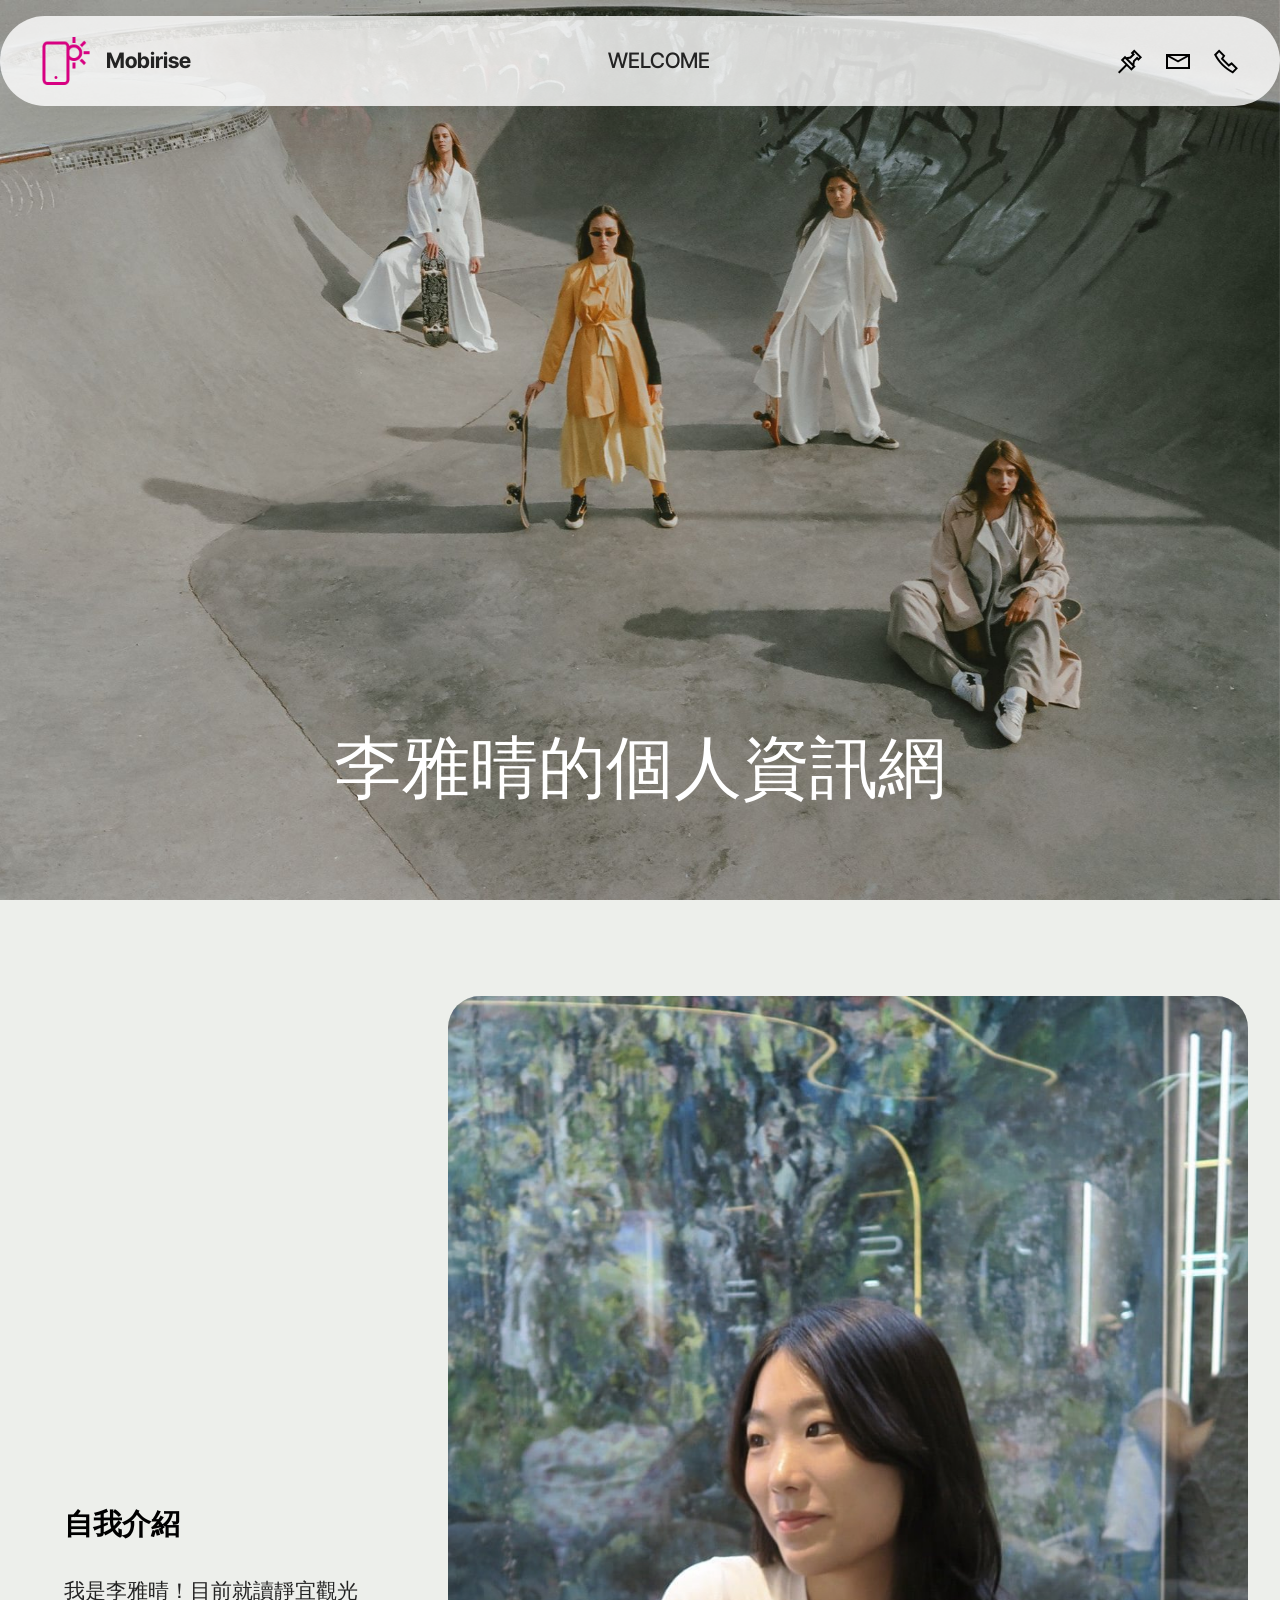
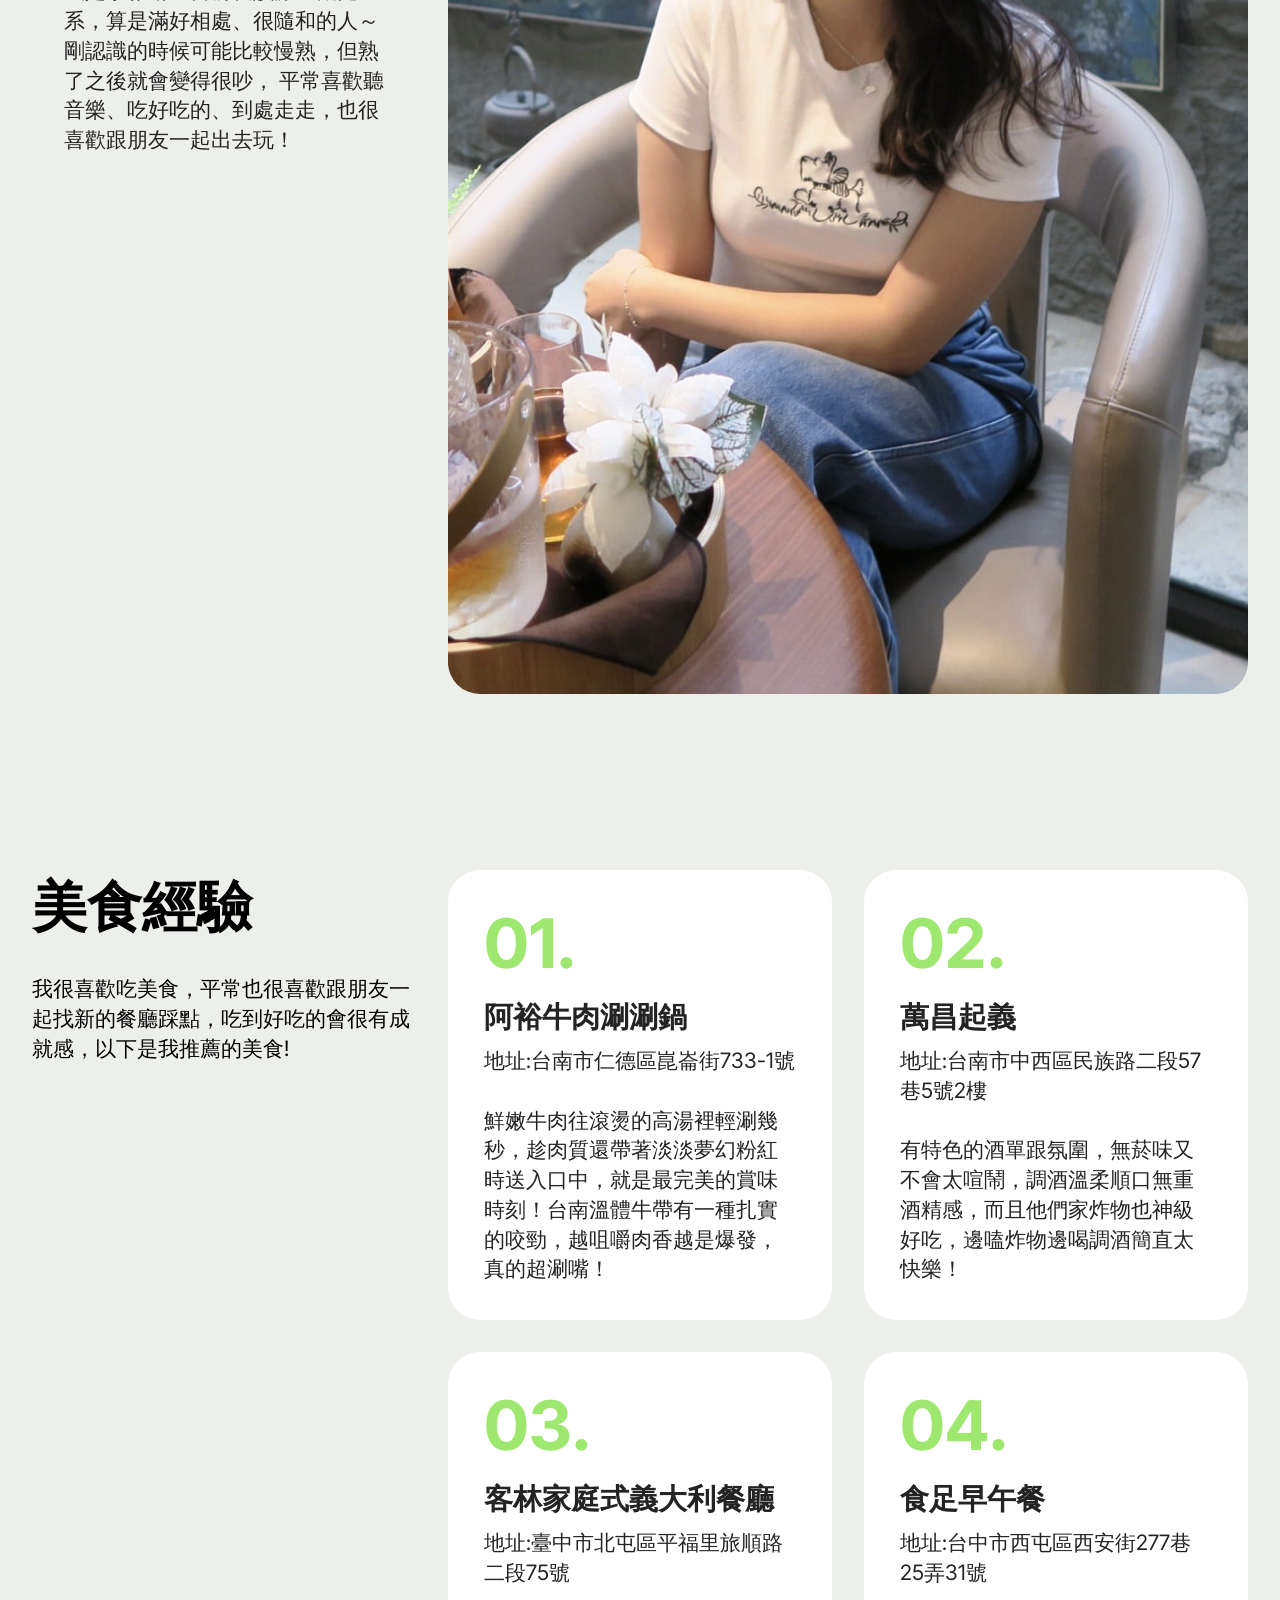
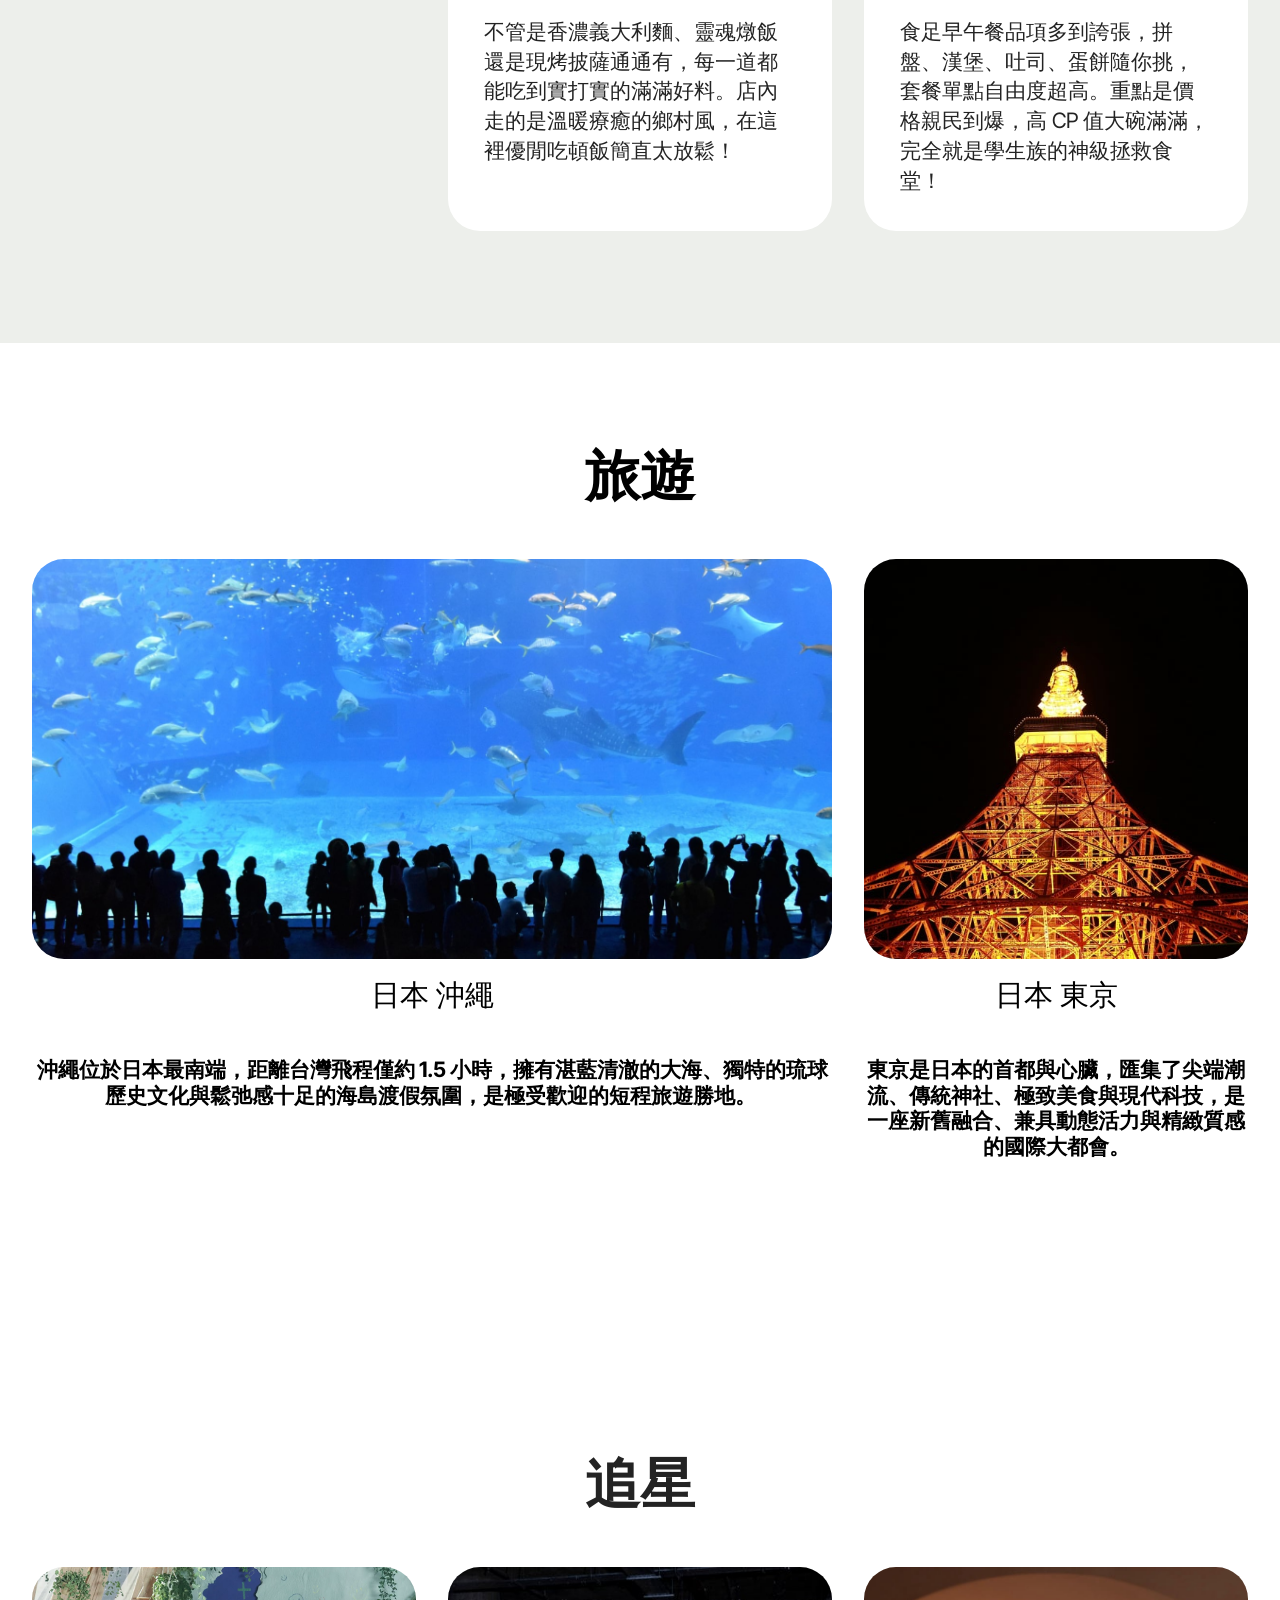
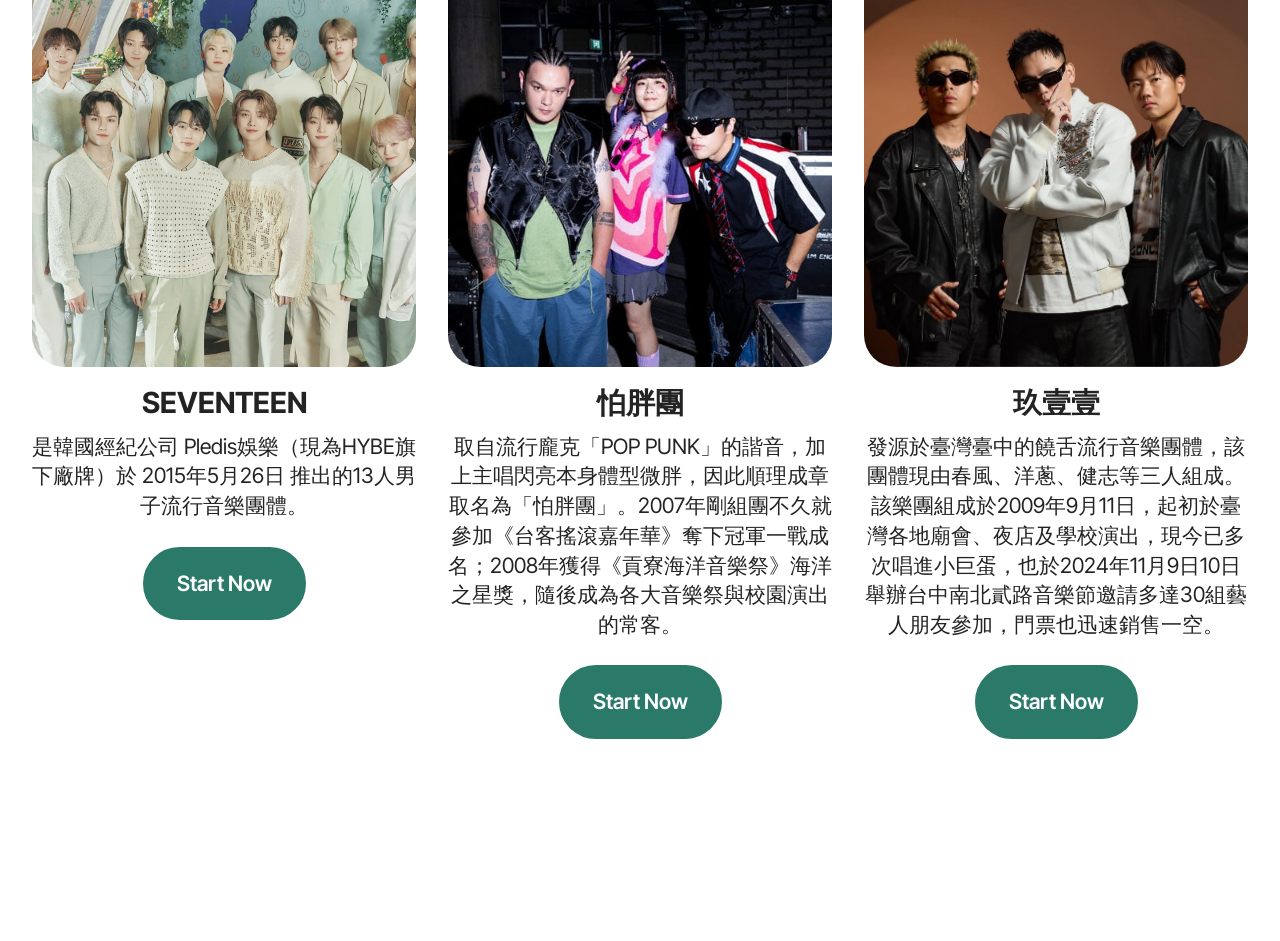
==== page2.html @ 17cf63ef "Add files via upload" ====
<!DOCTYPE html>
<html  >
<head>
  <!-- Site made with Mobirise Website Builder v6.1.12, https://mobirise.com -->
  <meta charset="UTF-8">
  <meta http-equiv="X-UA-Compatible" content="IE=edge">
  <meta name="generator" content="Mobirise v6.1.12, mobirise.com">
  <meta name="viewport" content="width=device-width, initial-scale=1, minimum-scale=1">
  <link rel="shortcut icon" href="assets/images/logo5.png" type="image/x-icon">
  <meta name="description" content="">
  
  
  <title>Page 2</title>
  <link rel="stylesheet" href="assets/web/assets/mobirise-icons2/mobirise2.css">
  <link rel="stylesheet" href="assets/bootstrap/css/bootstrap.min.css">
  <link rel="stylesheet" href="assets/parallax/jarallax.css">
  <link rel="stylesheet" href="assets/animatecss/animate.css">
  <link rel="stylesheet" href="assets/dropdown/css/style.css">
  <link rel="stylesheet" href="assets/theme/css/style.css">
  <link rel="preload" href="https://fonts.googleapis.com/css?family=Inter+Tight:100,200,300,400,500,600,700,800,900,100i,200i,300i,400i,500i,600i,700i,800i,900i&display=swap" as="style" onload="this.onload=null;this.rel='stylesheet'">
  <noscript><link rel="stylesheet" href="https://fonts.googleapis.com/css?family=Inter+Tight:100,200,300,400,500,600,700,800,900,100i,200i,300i,400i,500i,600i,700i,800i,900i&display=swap"></noscript>
  <link rel="preload" as="style" href="assets/mobirise/css/mbr-additional.css?v=PCNeyu"><link rel="stylesheet" href="assets/mobirise/css/mbr-additional.css?v=PCNeyu" type="text/css">

  
  
  
</head>
<body>
  
  <section data-bs-version="5.1" class="menu menu2 cid-vxEEsf06MF" once="menu" id="menu02-1r">
	

	<nav class="navbar navbar-dropdown navbar-fixed-top navbar-expand-lg">
		<div class="container">
			<div class="navbar-brand">
				<span class="navbar-logo">
					<a href="https://mobiri.se">
						<img src="assets/images/logo.png" alt="Mobirise Website Builder" style="height: 3rem;">
					</a>
				</span>
				<span class="navbar-caption-wrap"><a class="navbar-caption text-black display-4" href="https://mobiri.se">Mobirise</a></span>
			</div>
			<button class="navbar-toggler" type="button" data-toggle="collapse" data-bs-toggle="collapse" data-target="#navbarSupportedContent" data-bs-target="#navbarSupportedContent" aria-controls="navbarNavAltMarkup" aria-expanded="false" aria-label="Toggle navigation">
				<div class="hamburger">
					<span></span>
					<span></span>
					<span></span>
					<span></span>
				</div>
			</button>
			<div class="collapse navbar-collapse" id="navbarSupportedContent">
				<ul class="navbar-nav nav-dropdown nav-right" data-app-modern-menu="true"><li class="nav-item">
						<a class="nav-link link text-black display-4" href="https://mobiri.se">WELCOME</a>
					</li></ul>
				<div class="icons-menu">
					<a class="iconfont-wrapper" href="https://www.pu.edu.tw/">
						<span class="p-2 mbr-iconfont mobi-mbri-pin mobi-mbri"></span>
					</a>
					<a class="iconfont-wrapper" href="mailto:tina1000217@gmail.com">
						<span class="p-2 mbr-iconfont mobi-mbri-letter mobi-mbri"></span>
					</a>
					<a class="iconfont-wrapper" href="tel:04-26328001">
						<span class="p-2 mbr-iconfont mobi-mbri-phone mobi-mbri"></span>
					</a>
					
				</div>
				
			</div>
		</div>
	</nav>
</section>

<section data-bs-version="5.1" class="header16 cid-vxEOTzuCHW mbr-fullscreen mbr-parallax-background" id="header17-1w">
  
  
  <div class="container-fluid">
    <div class="row">
      <div class="content-wrap col-12 col-md-12">
        <h1 class="mbr-section-title mbr-fonts-style mbr-white mb-4 display-1">李雅晴的個人資訊網</h1>
        
        <p class="mbr-fonts-style mbr-text mbr-white mb-4 display-7"></p>
        
      </div>
    </div>
  </div>
</section>

<section data-bs-version="5.1" class="header1 cid-vxEErw41oR" id="header01-1q">
	

	
	

	<div class="container-fluid">
		<div class="row justify-content-center">
			<div class="col-12 col-md-12 col-lg-8 image-wrapper">
				<img class="w-100" src="assets/images/089c5edd-559b-4d8e-b505-e5037f0b0779-891x1446.jpg" alt="Mobirise Website Builder">
			</div>
			<div class="col-12 col-lg col-md-12">
				<div class="text-wrapper align-left">
					<h1 class="mbr-section-title mbr-fonts-style mb-4 display-5"><strong>自我介紹</strong></h1>
					<p class="mbr-text mbr-fonts-style mb-4 display-7">
						我是李雅晴！目前就讀靜宜觀光系，算是滿好相處、很隨和的人～剛認識的時候可能比較慢熟，但熟了之後就會變得很吵， 平常喜歡聽音樂、吃好吃的、到處走走，也很喜歡跟朋友一起出去玩！
					</p>
					
				</div>
			</div>
		</div>
	</div>
</section>

<section data-bs-version="5.1" class="features037 cid-vxEGb1urdp" id="features037-1s">
	
	
	
	<div class="container">
		<div class="row justify-content-center">
			<div class="col-lg-4">
				<div class="col-12 col-md-12">
					<h5 class="mbr-section-title mbr-fonts-style mt-0 mb-4 display-2">
						<strong>美食經驗</strong>
					</h5>
					<h6 class="mbr-section-subtitle mbr-fonts-style mt-0 mb-4 display-7">
						我很喜歡吃美食，平常也很喜歡跟朋友一起找新的餐廳踩點，吃到好吃的會很有成就感，以下是我推薦的美食!
<div><br></div></h6>
					
				</div>
			</div>

			<div class="col-lg-8 side-features">
				<div class="item features-without-image col-12 col-md-12 col-lg-6 item-mb active">
					<div class="item-wrapper">
						<div class="item-content align-left">
							<h5 class="mbr-card-title mbr-fonts-style mt-0 mb-3 mbr-number display-1">
								<strong>01.</strong>
							</h5>
							<h5 class="card-title mbr-fonts-style display-5">
								<strong>阿裕牛肉涮涮鍋</strong>
							</h5>
							<p class="card-text mbr-fonts-style display-7">地址:台南市仁德區崑崙街733-1號
<br>
<br>鮮嫩牛肉往滾燙的高湯裡輕涮幾秒，趁肉質還帶著淡淡夢幻粉紅時送入口中，就是最完美的賞味時刻！台南溫體牛帶有一種扎實的咬勁，越咀嚼肉香越是爆發，真的超涮嘴！&nbsp;</p>
							
						</div>

					</div>
				</div>
				<div class="item features-without-image col-12 col-md-12 col-lg-6 item-mb">
					<div class="item-wrapper">
						<div class="item-content align-left">
							<h5 class="mbr-card-title mbr-fonts-style mt-0 mb-3 mbr-number display-1">
								<strong>02.</strong>
							</h5>
							<h5 class="card-title mbr-fonts-style display-5">
								<strong>萬昌起義</strong>
							</h5>
							<p class="card-text mbr-fonts-style display-7">地址:台南市中西區民族路二段57巷5號2樓
<br>
<br>有特色的酒單跟氛圍，無菸味又不會太喧鬧，調酒溫柔順口無重酒精感，而且他們家炸物也神級好吃，邊嗑炸物邊喝調酒簡直太快樂！</p>
							
						</div>

					</div>
				</div>
				<div class="item features-without-image col-12 col-md-12 col-lg-6 item-mb">
					<div class="item-wrapper">
						<div class="item-content align-left">
							<h5 class="mbr-card-title mbr-fonts-style mt-0 mb-3 mbr-number display-1">
								<strong>03.</strong>
							</h5>
							<h5 class="card-title mbr-fonts-style display-5">
								<strong>客林家庭式義大利餐廳</strong>
							</h5>
							<p class="card-text mbr-fonts-style display-7">地址:臺中市北屯區平福里旅順路二段75號<br><br>不管是香濃義大利麵、靈魂燉飯還是現烤披薩通通有，每一道都能吃到實打實的滿滿好料。店內走的是溫暖療癒的鄉村風，在這裡優閒吃頓飯簡直太放鬆！&nbsp;</p>

							
						</div>

					</div>
				</div>
				<div class="item features-without-image col-12 col-md-12 col-lg-6 item-mb">
					<div class="item-wrapper">
						<div class="item-content align-left">
							<h5 class="mbr-card-title mbr-fonts-style mt-0 mb-3 mbr-number display-1">
								<strong>04.</strong>
							</h5>
							<h5 class="card-title mbr-fonts-style display-5">
								<strong>食足早午餐</strong>
							</h5>
							<p class="card-text mbr-fonts-style display-7">地址:台中市西屯區西安街277巷25弄31號
<br>
<br>食足早午餐品項多到誇張，拼盤、漢堡、吐司、蛋餅隨你挑，套餐單點自由度超高。重點是價格親民到爆，高 CP 值大碗滿滿，完全就是學生族的神級拯救食堂！</p>

							
						</div>

					</div>
				</div>

			</div>
		</div>
	</div>
</section>

<section data-bs-version="5.1" class="features12 cid-vxEHI63giW" id="features012-1t">
	
	
	<div class="container">
		<div class="row justify-content-center">
			<div class="col-12 content-head">
				<div class="mbr-section-head mb-5">
					<h4 class="mbr-section-title mbr-fonts-style align-center mb-0 display-2"><strong>旅遊</strong></h4>
					
				</div>
			</div>
		</div>
		<div class="row mb-4">
			<div class="item features-image col-12 col-md-6 col-lg-8">
				<div class="item-wrapper">
					<div class="item-img mb-3 img-big">
						<img src="assets/images/mbr-1695x1130.jpg" alt="Mobirise Website Builder" title="">
					</div>
					<div class="item-content align-center">
						<h5 class="item-title mbr-fonts-style mb-3 display-5">日本 沖繩</h5>
						<h6 class="item-subtitle mbr-fonts-style mb-0 display-7"><br><div><strong>沖繩位於日本最南端，距離台灣飛程僅約 1.5 小時，擁有湛藍清澈的大海、獨特的琉球歷史文化與鬆弛感十足的海島渡假氛圍，是極受歡迎的短程旅遊勝地。&nbsp;</strong></div></h6>
						<p class="mbr-text mbr-fonts-style mb-3 mt-3 display-7"></p>
						
					</div>
				</div>
			</div>
			<div class="item features-image col-12 col-md-6 col-lg-4">
				<div class="item-wrapper">
					<div class="item-img mb-3">
						<img src="assets/images/mbr-815x543.jpg" alt="Mobirise Website Builder" title="">
					</div>
					<div class="item-content align-center">
						<h5 class="item-title mbr-fonts-style mb-3 display-5">日本 東京</h5>
						<h6 class="item-subtitle mbr-fonts-style mb-0 display-7"><br><div><strong>東京是日本的首都與心臟，匯集了尖端潮流、傳統神社、極致美食與現代科技，是一座新舊融合、兼具動態活力與精緻質感的國際大都會。</strong></div></h6>
						<p class="mbr-text mbr-fonts-style mb-3 mt-3 display-7"></p>
						
					</div>
				</div>
			</div>
		</div>
	</div>
</section>

<section data-bs-version="5.1" class="features03 cid-vxEEkHHiLw" id="features03-1o">
	
	
	<div class="container">
		<div class="row justify-content-center mb-5">
			<div class="col-12 content-head">
				<div class="mbr-section-head">
					<h4 class="mbr-section-title mbr-fonts-style align-center mb-0 display-2">
						<strong>追星</strong></h4>
					
				</div>
			</div>
		</div>
		<div class="row">
			<div class="item features-image col-12 col-md-6 col-lg-4 active">
				<div class="item-wrapper">
					<div class="item-img mb-3">
						<a href="https://www.rollingstone.com/wp-content/uploads/2022/04/seventeen-SVT_Darl-ing_Exclusive_ALL.jpg" target="_blank"><img src="assets/images/seventeen-svt-darl-ing-exclusive-all.webp" alt="Mobirise Website Builder" title=""></a>
					</div>
					<div class="item-content align-left">
						<h5 class="item-title mbr-fonts-style mt-0 mb-2 display-5">
							<strong>SEVENTEEN</strong></h5>
						<p class="mbr-text mbr-fonts-style mb-3 display-7">
						    是韓國經紀公司 Pledis娛樂（現為HYBE旗下廠牌）於 2015年5月26日 推出的13人男子流行音樂團體。
						</p>
						<div class="mbr-section-btn item-footer"><a href="https://www.facebook.com/seventeennews/?locale=zh_TW" class="btn item-btn btn-primary display-7" target="_blank">Start Now</a></div>
					</div>
				</div>
			</div>
			<div class="item features-image col-12 col-md-6 col-lg-4">
				<div class="item-wrapper">
					<div class="item-img mb-3">
						<a href="https://encrypted-tbn0.gstatic.com/images?q=tbn:ANd9GcSnoh3FXsGB89FPnSaun-mkD3mi2rr9eaKsvNqU-j8AahgURdaLdEdEQ7hDAfiELaTjVPggO-olnxmc9OhII7vRPR4sZgMfx8_vU5vlFhr3Gw&s=10"><img src="assets/images/500x500-500x500.jpg" alt="Mobirise Website Builder" title="" data-slide-to="1" data-bs-slide-to="1"></a>
					</div>
					<div class="item-content align-left">
						<h5 class="item-title mbr-fonts-style mb-2 mt-0 display-5">
							<strong>怕胖團</strong></h5>
						<p class="mbr-text mbr-fonts-style mb-3 display-7">
						取自流行龐克「POP PUNK」的諧音，加上主唱閃亮本身體型微胖，因此順理成章取名為「怕胖團」。2007年剛組團不久就參加《台客搖滾嘉年華》奪下冠軍一戰成名；2008年獲得《貢寮海洋音樂祭》海洋之星獎，隨後成為各大音樂祭與校園演出的常客。<br>
						</p>
						<div class="mbr-section-btn item-footer"><a href="https://www.facebook.com/papunband/?locale=zh_TW" class="btn item-btn btn-primary display-7" target="_blank">Start Now</a></div>
					</div>
				</div>
			</div>
			<div class="item features-image col-12 col-md-6 col-lg-4">
				<div class="item-wrapper">
					<div class="item-img mb-3">
						<img src="assets/images/543572131-1344360060381810-5848186374207109338-n-815x815.jpg" alt="Mobirise Website Builder" title="" data-slide-to="2" data-bs-slide-to="2">
					</div>
					<div class="item-content align-left">
						<h5 class="item-title mbr-fonts-style mb-2 mt-0 display-5">
						    <strong>玖壹壹</strong>
						</h5>
						<p class="mbr-text mbr-fonts-style mb-3 display-7">發源於臺灣臺中的饒舌流行音樂團體，該團體現由春風、洋蔥、健志等三人組成。 該樂團組成於2009年9月11日，起初於臺灣各地廟會、夜店及學校演出，現今已多次唱進小巨蛋，也於2024年11月9日10日舉辦台中南北貳路音樂節邀請多達30組藝人朋友參加，門票也迅速銷售一空。<br>
						</p>
						<div class="mbr-section-btn item-footer"><a href="https://www.facebook.com/JiuYiYi/" class="btn item-btn btn-primary display-7" target="_blank">Start Now</a></div>
					</div>
				</div>
			</div>
		</div>
	</div>
</section><section class="display-7" style="padding: 0;align-items: center;justify-content: center;flex-wrap: wrap;    align-content: center;display: flex;position: relative;height: 4rem;"><a href="https://mobiri.se/" style="flex: 1 1;height: 4rem;position: absolute;width: 100%;z-index: 1;"><img alt="" style="height: 4rem;" src="[data-uri]"></a><p style="margin: 0;text-align: center;" class="display-7">&#8204;</p><a style="z-index:1" href="https://mobirise.com/builder/ai-website-builder.html">AI Website Builder</a></section><script src="assets/bootstrap/js/bootstrap.bundle.min.js"></script>  <script src="assets/parallax/jarallax.js"></script>  <script src="assets/smoothscroll/smooth-scroll.js"></script>  <script src="assets/ytplayer/index.js"></script>  <script src="assets/dropdown/js/navbar-dropdown.js"></script>  <script src="assets/theme/js/script.js"></script>  
  
  
  <input name="animation" type="hidden">
  </body>
</html>
---- assets/web/assets/mobirise-icons2/mobirise2.css ----
@font-face {
  font-family: 'Moririse2';
  font-display: swap;
  src:  url('mobirise2.eot?f2bix4');
  src:  url('mobirise2.eot?f2bix4#iefix') format('embedded-opentype'),
    url('mobirise2.woff2?f2bix4') format('woff2'),
    url('mobirise2.woff?f2bix4') format('woff'),
    url('mobirise2.ttf?f2bix4') format('truetype'),
    url('mobirise2.svg?f2bix4#mobirise2') format('svg');
  font-weight: normal;
  font-style: normal;
}

[class^="mobi-"], [class*=" mobi-"] {
  /* use !important to prevent issues with browser extensions that change fonts */
  font-family: 'Moririse2' !important;
  speak: none;
  font-style: normal;
  font-weight: normal;
  font-variant: normal;
  text-transform: none;
  line-height: 1;

  /* Better Font Rendering =========== */
  -webkit-font-smoothing: antialiased;
  -moz-osx-font-smoothing: grayscale;
}

.mobi-mbri-add-submenu:before {
  content: "\e900";
}
.mobi-mbri-alert:before {
  content: "\e901";
}
.mobi-mbri-align-center:before {
  content: "\e902";
}
.mobi-mbri-align-justify:before {
  content: "\e903";
}
.mobi-mbri-align-left:before {
  content: "\e904";
}
.mobi-mbri-align-right:before {
  content: "\e905";
}
.mobi-mbri-android:before {
  content: "\e906";
}
.mobi-mbri-apple:before {
  content: "\e907";
}
.mobi-mbri-arrow-down:before {
  content: "\e908";
}
.mobi-mbri-arrow-next:before {
  content: "\e909";
}
.mobi-mbri-arrow-prev:before {
  content: "\e90a";
}
.mobi-mbri-arrow-up:before {
  content: "\e90b";
}
.mobi-mbri-bold:before {
  content: "\e90c";
}
.mobi-mbri-bookmark:before {
  content: "\e90d";
}
.mobi-mbri-bootstrap:before {
  content: "\e90e";
}
.mobi-mbri-briefcase:before {
  content: "\e90f";
}
.mobi-mbri-browse:before {
  content: "\e910";
}
.mobi-mbri-bulleted-list:before {
  content: "\e911";
}
.mobi-mbri-calendar:before {
  content: "\e912";
}
.mobi-mbri-camera:before {
  content: "\e913";
}
.mobi-mbri-cart-add:before {
  content: "\e914";
}
.mobi-mbri-cart-full:before {
  content: "\e915";
}
.mobi-mbri-cash:before {
  content: "\e916";
}
.mobi-mbri-change-style:before {
  content: "\e917";
}
.mobi-mbri-chat:before {
  content: "\e918";
}
.mobi-mbri-clock:before {
  content: "\e919";
}
.mobi-mbri-close:before {
  content: "\e91a";
}
.mobi-mbri-cloud:before {
  content: "\e91b";
}
.mobi-mbri-code:before {
  content: "\e91c";
}
.mobi-mbri-contact-form:before {
  content: "\e91d";
}
.mobi-mbri-credit-card:before {
  content: "\e91e";
}
.mobi-mbri-cursor-click:before {
  content: "\e91f";
}
.mobi-mbri-cust-feedback:before {
  content: "\e920";
}
.mobi-mbri-database:before {
  content: "\e921";
}
.mobi-mbri-delivery:before {
  content: "\e922";
}
.mobi-mbri-desktop:before {
  content: "\e923";
}
.mobi-mbri-devices:before {
  content: "\e924";
}
.mobi-mbri-down:before {
  content: "\e925";
}
.mobi-mbri-download-2:before {
  content: "\e926";
}
.mobi-mbri-download:before {
  content: "\e927";
}
.mobi-mbri-drag-n-drop-2:before {
  content: "\e928";
}
.mobi-mbri-drag-n-drop:before {
  content: "\e929";
}
.mobi-mbri-edit-2:before {
  content: "\e92a";
}
.mobi-mbri-edit:before {
  content: "\e92b";
}
.mobi-mbri-error:before {
  content: "\e92c";
}
.mobi-mbri-extension:before {
  content: "\e92d";
}
.mobi-mbri-features:before {
  content: "\e92e";
}
.mobi-mbri-file:before {
  content: "\e92f";
}
.mobi-mbri-flag:before {
  content: "\e930";
}
.mobi-mbri-folder:before {
  content: "\e931";
}
.mobi-mbri-gift:before {
  content: "\e932";
}
.mobi-mbri-github:before {
  content: "\e933";
}
.mobi-mbri-globe-2:before {
  content: "\e934";
}
.mobi-mbri-globe:before {
  content: "\e935";
}
.mobi-mbri-growing-chart:before {
  content: "\e936";
}
.mobi-mbri-hearth:before {
  content: "\e937";
}
.mobi-mbri-help:before {
  content: "\e938";
}
.mobi-mbri-home:before {
  content: "\e939";
}
.mobi-mbri-hot-cup:before {
  content: "\e93a";
}
.mobi-mbri-idea:before {
  content: "\e93b";
}
.mobi-mbri-image-gallery:before {
  content: "\e93c";
}
.mobi-mbri-image-slider:before {
  content: "\e93d";
}
.mobi-mbri-info:before {
  content: "\e93e";
}
.mobi-mbri-italic:before {
  content: "\e93f";
}
.mobi-mbri-key:before {
  content: "\e940";
}
.mobi-mbri-laptop:before {
  content: "\e941";
}
.mobi-mbri-layers:before {
  content: "\e942";
}
.mobi-mbri-left-right:before {
  content: "\e943";
}
.mobi-mbri-left:before {
  content: "\e944";
}
.mobi-mbri-letter:before {
  content: "\e945";
}
.mobi-mbri-like:before {
  content: "\e946";
}
.mobi-mbri-link:before {
  content: "\e947";
}
.mobi-mbri-lock:before {
  content: "\e948";
}
.mobi-mbri-login:before {
  content: "\e949";
}
.mobi-mbri-logout:before {
  content: "\e94a";
}
.mobi-mbri-magic-stick:before {
  content: "\e94b";
}
.mobi-mbri-map-pin:before {
  content: "\e94c";
}
.mobi-mbri-menu:before {
  content: "\e94d";
}
.mobi-mbri-mobile-2:before {
  content: "\e94e";
}
.mobi-mbri-mobile-horizontal:before {
  content: "\e94f";
}
.mobi-mbri-mobile:before {
  content: "\e950";
}
.mobi-mbri-mobirise:before {
  content: "\e951";
}
.mobi-mbri-more-horizontal:before {
  content: "\e952";
}
.mobi-mbri-more-vertical:before {
  content: "\e953";
}
.mobi-mbri-music:before {
  content: "\e954";
}
.mobi-mbri-new-file:before {
  content: "\e955";
}
.mobi-mbri-numbered-list:before {
  content: "\e956";
}
.mobi-mbri-opened-folder:before {
  content: "\e957";
}
.mobi-mbri-pages:before {
  content: "\e958";
}
.mobi-mbri-paper-plane:before {
  content: "\e959";
}
.mobi-mbri-paperclip:before {
  content: "\e95a";
}
.mobi-mbri-phone:before {
  content: "\e95b";
}
.mobi-mbri-photo:before {
  content: "\e95c";
}
.mobi-mbri-photos:before {
  content: "\e95d";
}
.mobi-mbri-pin:before {
  content: "\e95e";
}
.mobi-mbri-play:before {
  content: "\e95f";
}
.mobi-mbri-plus:before {
  content: "\e960";
}
.mobi-mbri-preview:before {
  content: "\e961";
}
.mobi-mbri-print:before {
  content: "\e962";
}
.mobi-mbri-protect:before {
  content: "\e963";
}
.mobi-mbri-question:before {
  content: "\e964";
}
.mobi-mbri-quote-left:before {
  content: "\e965";
}
.mobi-mbri-quote-right:before {
  content: "\e966";
}
.mobi-mbri-redo:before {
  content: "\e967";
}
.mobi-mbri-refresh:before {
  content: "\e968";
}
.mobi-mbri-responsive-2:before {
  content: "\e969";
}
.mobi-mbri-responsive:before {
  content: "\e96a";
}
.mobi-mbri-right:before {
  content: "\e96b";
}
.mobi-mbri-rocket:before {
  content: "\e96c";
}
.mobi-mbri-sad-face:before {
  content: "\e96d";
}
.mobi-mbri-sale:before {
  content: "\e96e";
}
.mobi-mbri-save:before {
  content: "\e96f";
}
.mobi-mbri-search:before {
  content: "\e970";
}
.mobi-mbri-setting-2:before {
  content: "\e971";
}
.mobi-mbri-setting-3:before {
  content: "\e972";
}
.mobi-mbri-setting:before {
  content: "\e973";
}
.mobi-mbri-share:before {
  content: "\e974";
}
.mobi-mbri-shopping-bag:before {
  content: "\e975";
}
.mobi-mbri-shopping-basket:before {
  content: "\e976";
}
.mobi-mbri-shopping-cart:before {
  content: "\e977";
}
.mobi-mbri-sites:before {
  content: "\e978";
}
.mobi-mbri-smile-face:before {
  content: "\e979";
}
.mobi-mbri-speed:before {
  content: "\e97a";
}
.mobi-mbri-star:before {
  content: "\e97b";
}
.mobi-mbri-success:before {
  content: "\e97c";
}
.mobi-mbri-sun:before {
  content: "\e97d";
}
.mobi-mbri-sun2:before {
  content: "\e97e";
}
.mobi-mbri-tablet-vertical:before {
  content: "\e97f";
}
.mobi-mbri-tablet:before {
  content: "\e980";
}
.mobi-mbri-target:before {
  content: "\e981";
}
.mobi-mbri-timer:before {
  content: "\e982";
}
.mobi-mbri-to-ftp:before {
  content: "\e983";
}
.mobi-mbri-to-local-drive:before {
  content: "\e984";
}
.mobi-mbri-touch-swipe:before {
  content: "\e985";
}
.mobi-mbri-touch:before {
  content: "\e986";
}
.mobi-mbri-trash:before {
  content: "\e987";
}
.mobi-mbri-underline:before {
  content: "\e988";
}
.mobi-mbri-undo:before {
  content: "\e989";
}
.mobi-mbri-unlink:before {
  content: "\e98a";
}
.mobi-mbri-unlock:before {
  content: "\e98b";
}
.mobi-mbri-up-down:before {
  content: "\e98c";
}
.mobi-mbri-up:before {
  content: "\e98d";
}
.mobi-mbri-update:before {
  content: "\e98e";
}
.mobi-mbri-upload-2:before {
  content: "\e98f";
}
.mobi-mbri-upload:before {
  content: "\e990";
}
.mobi-mbri-user-2:before {
  content: "\e991";
}
.mobi-mbri-user:before {
  content: "\e992";
}
.mobi-mbri-users:before {
  content: "\e993";
}
.mobi-mbri-video-play:before {
  content: "\e994";
}
.mobi-mbri-video:before {
  content: "\e995";
}
.mobi-mbri-watch:before {
  content: "\e996";
}
.mobi-mbri-website-theme-2:before {
  content: "\e997";
}
.mobi-mbri-website-theme:before {
  content: "\e998";
}
.mobi-mbri-wifi:before {
  content: "\e999";
}
.mobi-mbri-windows:before {
  content: "\e99a";
}
.mobi-mbri-zoom-in:before {
  content: "\e99b";
}
.mobi-mbri-zoom-out:before {
  content: "\e99c";
}
---- assets/parallax/jarallax.css ----
.jarallax {
    position: relative;
    z-index: 0;
}
.jarallax > .jarallax-img {
    position: absolute;
    object-fit: cover;
    /* support for plugin https://github.com/bfred-it/object-fit-images */
    font-family: 'object-fit: cover;';
    top: 0;
    left: 0;
    width: 100%;
    height: 100%;
    z-index: -1;
}
---- assets/dropdown/css/style.css ----
.navbar-dropdown {
  left: 0;
  padding: 0;
  position: absolute;
  right: 0;
  top: 0;
  transition: all 0.45s ease;
  z-index: 1030;
  background: #282828; }
  .navbar-dropdown .navbar-logo {
    margin-right: 0.8rem;
    transition: margin 0.3s ease-in-out;
    vertical-align: middle; }
    .navbar-dropdown .navbar-logo img {
      height: 3.125rem;
      transition: all 0.3s ease-in-out; }
    .navbar-dropdown .navbar-logo.mbr-iconfont {
      font-size: 3.125rem;
      line-height: 3.125rem; }
  .navbar-dropdown .navbar-caption {
    font-weight: 700;
    white-space: normal;
    vertical-align: -4px;
    line-height: 3.125rem !important; }
    .navbar-dropdown .navbar-caption, .navbar-dropdown .navbar-caption:hover {
      color: inherit;
      text-decoration: none; }
  .navbar-dropdown .mbr-iconfont + .navbar-caption {
    vertical-align: -1px; }
  .navbar-dropdown.navbar-fixed-top {
    position: fixed; }
  .navbar-dropdown .navbar-brand span {
    vertical-align: -4px; }
  .navbar-dropdown.bg-color.transparent {
    background: none; }
  .navbar-dropdown.navbar-short .navbar-brand {
    padding: 0.625rem 0; }
    .navbar-dropdown.navbar-short .navbar-brand span {
      vertical-align: -1px; }
  .navbar-dropdown.navbar-short .navbar-caption {
    line-height: 2.375rem !important;
    vertical-align: -2px; }
  .navbar-dropdown.navbar-short .navbar-logo {
    margin-right: 0.5rem; }
    .navbar-dropdown.navbar-short .navbar-logo img {
      height: 2.375rem; }
    .navbar-dropdown.navbar-short .navbar-logo.mbr-iconfont {
      font-size: 2.375rem;
      line-height: 2.375rem; }
  .navbar-dropdown.navbar-short .mbr-table-cell {
    height: 3.625rem; }
  .navbar-dropdown .navbar-close {
    left: 0.6875rem;
    position: fixed;
    top: 0.75rem;
    z-index: 1000; }
  .navbar-dropdown .hamburger-icon {
    content: "";
    display: inline-block;
    vertical-align: middle;
    width: 16px;
    -webkit-box-shadow: 0 -6px 0 1px #282828,0 0 0 1px #282828,0 6px 0 1px #282828;
    -moz-box-shadow: 0 -6px 0 1px #282828,0 0 0 1px #282828,0 6px 0 1px #282828;
    box-shadow: 0 -6px 0 1px #282828,0 0 0 1px #282828,0 6px 0 1px #282828; }

.dropdown-menu .dropdown-toggle[data-toggle="dropdown-submenu"]::after {
  border-bottom: 0.35em solid transparent;
  border-left: 0.35em solid;
  border-right: 0;
  border-top: 0.35em solid transparent;
  margin-left: 0.3rem; }

.dropdown-menu .dropdown-item:focus {
  outline: 0; }

.nav-dropdown {
  font-size: 0.75rem;
  font-weight: 500;
  height: auto !important; }
  .nav-dropdown .nav-btn {
    padding-left: 1rem; }
  .nav-dropdown .link {
    margin: .667em 1.667em;
    font-weight: 500;
    padding: 0;
    transition: color .2s ease-in-out; }
    .nav-dropdown .link.dropdown-toggle {
      margin-right: 2.583em; }
      .nav-dropdown .link.dropdown-toggle::after {
        margin-left: .25rem;
        border-top: 0.35em solid;
        border-right: 0.35em solid transparent;
        border-left: 0.35em solid transparent;
        border-bottom: 0; }
      .nav-dropdown .link.dropdown-toggle[aria-expanded="true"] {
        margin: 0;
        padding: 0.667em 3.263em  0.667em 1.667em; }
  .nav-dropdown .link::after,
  .nav-dropdown .dropdown-item::after {
    color: inherit; }
  .nav-dropdown .btn {
    font-size: 0.75rem;
    font-weight: 700;
    letter-spacing: 0;
    margin-bottom: 0;
    padding-left: 1.25rem;
    padding-right: 1.25rem; }
  .nav-dropdown .dropdown-menu {
    border-radius: 0;
    border: 0;
    left: 0;
    margin: 0;
    padding-bottom: 1.25rem;
    padding-top: 1.25rem;
    position: relative; }
  .nav-dropdown .dropdown-submenu {
    margin-left: 0.125rem;
    top: 0; }
  .nav-dropdown .dropdown-item {
    font-weight: 500;
    line-height: 2;
    padding: 0.3846em 4.615em 0.3846em 1.5385em;
    position: relative;
    transition: color .2s ease-in-out, background-color .2s ease-in-out; }
    .nav-dropdown .dropdown-item::after {
      margin-top: -0.3077em;
      position: absolute;
      right: 1.1538em;
      top: 50%; }
    .nav-dropdown .dropdown-item:focus, .nav-dropdown .dropdown-item:hover {
      background: none; }

@media (max-width: 767px) {
  .nav-dropdown.navbar-toggleable-sm {
    bottom: 0;
    display: none;
    left: 0;
    overflow-x: hidden;
    position: fixed;
    top: 0;
    transform: translateX(-100%);
    -ms-transform: translateX(-100%);
    -webkit-transform: translateX(-100%);
    width: 18.75rem;
    z-index: 999; } }
.nav-dropdown.navbar-toggleable-xl {
  bottom: 0;
  display: none;
  left: 0;
  overflow-x: hidden;
  position: fixed;
  top: 0;
  transform: translateX(-100%);
  -ms-transform: translateX(-100%);
  -webkit-transform: translateX(-100%);
  width: 18.75rem;
  z-index: 999; }

.nav-dropdown-sm {
  display: block !important;
  overflow-x: hidden;
  overflow: auto;
  padding-top: 3.875rem; }
  .nav-dropdown-sm::after {
    content: "";
    display: block;
    height: 3rem;
    width: 100%; }
  .nav-dropdown-sm.collapse.in ~ .navbar-close {
    display: block !important; }
  .nav-dropdown-sm.collapsing, .nav-dropdown-sm.collapse.in {
    transform: translateX(0);
    -ms-transform: translateX(0);
    -webkit-transform: translateX(0);
    transition: all 0.25s ease-out;
    -webkit-transition: all 0.25s ease-out;
    background: #282828; }
  .nav-dropdown-sm.collapsing[aria-expanded="false"] {
    transform: translateX(-100%);
    -ms-transform: translateX(-100%);
    -webkit-transform: translateX(-100%); }
  .nav-dropdown-sm .nav-item {
    display: block;
    margin-left: 0 !important;
    padding-left: 0; }
  .nav-dropdown-sm .link,
  .nav-dropdown-sm .dropdown-item {
    border-top: 1px dotted rgba(255, 255, 255, 0.1);
    font-size: 0.8125rem;
    line-height: 1.6;
    margin: 0 !important;
    padding: 0.875rem 2.4rem 0.875rem 1.5625rem !important;
    position: relative;
    white-space: normal; }
    .nav-dropdown-sm .link:focus, .nav-dropdown-sm .link:hover,
    .nav-dropdown-sm .dropdown-item:focus,
    .nav-dropdown-sm .dropdown-item:hover {
      background: rgba(0, 0, 0, 0.2) !important;
      color: #c0a375; }
  .nav-dropdown-sm .nav-btn {
    position: relative;
    padding: 1.5625rem 1.5625rem 0 1.5625rem; }
    .nav-dropdown-sm .nav-btn::before {
      border-top: 1px dotted rgba(255, 255, 255, 0.1);
      content: "";
      left: 0;
      position: absolute;
      top: 0;
      width: 100%; }
    .nav-dropdown-sm .nav-btn + .nav-btn {
      padding-top: 0.625rem; }
      .nav-dropdown-sm .nav-btn + .nav-btn::before {
        display: none; }
  .nav-dropdown-sm .btn {
    padding: 0.625rem 0; }
  .nav-dropdown-sm .dropdown-toggle[data-toggle="dropdown-submenu"]::after {
    margin-left: .25rem;
    border-top: 0.35em solid;
    border-right: 0.35em solid transparent;
    border-left: 0.35em solid transparent;
    border-bottom: 0; }
  .nav-dropdown-sm .dropdown-toggle[data-toggle="dropdown-submenu"][aria-expanded="true"]::after {
    border-top: 0;
    border-right: 0.35em solid transparent;
    border-left: 0.35em solid transparent;
    border-bottom: 0.35em solid; }
  .nav-dropdown-sm .dropdown-menu {
    margin: 0;
    padding: 0;
    position: relative;
    top: 0;
    left: 0;
    width: 100%;
    border: 0;
    float: none;
    border-radius: 0;
    background: none; }
  .nav-dropdown-sm .dropdown-submenu {
    left: 100%;
    margin-left: 0.125rem;
    margin-top: -1.25rem;
    top: 0; }

.navbar-toggleable-sm .nav-dropdown .dropdown-menu {
  position: absolute; }

.navbar-toggleable-sm .nav-dropdown .dropdown-submenu {
  left: 100%;
  margin-left: 0.125rem;
  margin-top: -1.25rem;
  top: 0; }

.navbar-toggleable-sm.opened .nav-dropdown .dropdown-menu {
  position: relative; }

.navbar-toggleable-sm.opened .nav-dropdown .dropdown-submenu {
  left: 0;
  margin-left: 00rem;
  margin-top: 0rem;
  top: 0; }

.is-builder .nav-dropdown.collapsing {
  transition: none !important; }
---- assets/theme/css/style.css ----
@charset "UTF-8";
section {
  background-color: #ffffff;
}

body {
  font-style: normal;
  line-height: 1.5;
  font-weight: 400;
  color: #232323;
  position: relative;
}

button {
  background-color: transparent;
  border-color: transparent;
}

.embla__button,
.carousel-control {
  background-color: #edefea !important;
  opacity: 0.8 !important;
  color: #464845 !important;
  border-color: #edefea !important;
}

.carousel .close,
.modalWindow .close {
  background-color: #edefea !important;
  color: #464845 !important;
  border-color: #edefea !important;
  opacity: 0.8 !important;
}

.carousel .close:hover,
.modalWindow .close:hover {
  opacity: 1 !important;
}

.carousel-indicators li {
  background-color: #edefea !important;
  border: 2px solid #464845 !important;
}

.carousel-indicators li:hover,
.carousel-indicators li:active {
  opacity: 0.8 !important;
}

.embla__button:hover,
.carousel-control:hover {
  background-color: #edefea !important;
  opacity: 1 !important;
}

.modalWindow-video-container {
  height: 80%;
}

section,
.container,
.container-fluid {
  position: relative;
  word-wrap: break-word;
}

a.mbr-iconfont:hover {
  text-decoration: none;
}

.article .lead p,
.article .lead ul,
.article .lead ol,
.article .lead pre,
.article .lead blockquote {
  margin-bottom: 0;
}

a {
  font-style: normal;
  font-weight: 400;
  cursor: pointer;
}
a, a:hover {
  text-decoration: none;
}

.mbr-section-title {
  font-style: normal;
  line-height: 1.3;
}

.mbr-section-subtitle {
  line-height: 1.3;
}

.mbr-text {
  font-style: normal;
  line-height: 1.7;
}

h1,
h2,
h3,
h4,
h5,
h6,
.display-1,
.display-2,
.display-4,
.display-5,
.display-7,
span,
p,
a {
  line-height: 1;
  word-break: break-word;
  word-wrap: break-word;
  font-weight: 400;
}

b,
strong {
  font-weight: bold;
}

input:-webkit-autofill, input:-webkit-autofill:hover, input:-webkit-autofill:focus, input:-webkit-autofill:active {
  transition-delay: 9999s;
  -webkit-transition-property: background-color, color;
  transition-property: background-color, color;
}

textarea[type=hidden] {
  display: none;
}

section {
  background-position: 50% 50%;
  background-repeat: no-repeat;
  background-size: cover;
}
section .mbr-background-video,
section .mbr-background-video-preview {
  position: absolute;
  bottom: 0;
  left: 0;
  right: 0;
  top: 0;
}

.hidden {
  visibility: hidden;
}

.mbr-z-index20 {
  z-index: 20;
}

/*! Base colors */
.mbr-white {
  color: #ffffff;
}

.mbr-black {
  color: #111111;
}

.mbr-bg-white {
  background-color: #ffffff;
}

.mbr-bg-black {
  background-color: #000000;
}

/*! Text-aligns */
.align-left {
  text-align: left;
}

.align-center {
  text-align: center;
}

.align-right {
  text-align: right;
}

/*! Font-weight  */
.mbr-light {
  font-weight: 300;
}

.mbr-regular {
  font-weight: 400;
}

.mbr-semibold {
  font-weight: 500;
}

.mbr-bold {
  font-weight: 700;
}

/*! Media  */
.media-content {
  flex-basis: 100%;
}

.media-container-row {
  display: flex;
  flex-direction: row;
  flex-wrap: wrap;
  justify-content: center;
  align-content: center;
  align-items: start;
}
.media-container-row .media-size-item {
  width: 400px;
}

.media-container-column {
  display: flex;
  flex-direction: column;
  flex-wrap: wrap;
  justify-content: center;
  align-content: center;
  align-items: stretch;
}
.media-container-column > * {
  width: 100%;
}

@media (min-width: 992px) {
  .media-container-row {
    flex-wrap: nowrap;
  }
}
figure {
  margin-bottom: 0;
  overflow: hidden;
}

figure[mbr-media-size] {
  transition: width 0.1s;
}

img,
iframe {
  display: block;
  width: 100%;
}

.card {
  background-color: transparent;
  border: none;
}

.card-box {
  width: 100%;
}

.card-img {
  text-align: center;
  flex-shrink: 0;
  -webkit-flex-shrink: 0;
}

.media {
  max-width: 100%;
  margin: 0 auto;
}

.mbr-figure {
  align-self: center;
}

.media-container > div {
  max-width: 100%;
}

.mbr-figure img,
.card-img img {
  width: 100%;
}

@media (max-width: 991px) {
  .media-size-item {
    width: auto !important;
  }
  .media {
    width: auto;
  }
  .mbr-figure {
    width: 100% !important;
  }
}
/*! Buttons */
.mbr-section-btn {
  margin-left: -0.6rem;
  margin-right: -0.6rem;
  font-size: 0;
}

.btn {
  font-weight: 600;
  border-width: 1px;
  font-style: normal;
  margin: 0.6rem 0.6rem;
  white-space: normal;
  transition: all 0.2s ease-in-out;
  display: inline-flex;
  align-items: center;
  justify-content: center;
  word-break: break-word;
}

.btn-sm {
  font-weight: 600;
  letter-spacing: 0px;
  transition: all 0.3s ease-in-out;
}

.btn-md {
  font-weight: 600;
  letter-spacing: 0px;
  transition: all 0.3s ease-in-out;
}

.btn-lg {
  font-weight: 600;
  letter-spacing: 0px;
  transition: all 0.3s ease-in-out;
}

.btn-form {
  margin: 0;
}
.btn-form:hover {
  cursor: pointer;
}

nav .mbr-section-btn {
  margin-left: 0rem;
  margin-right: 0rem;
}

/*! Btn icon margin */
.btn .mbr-iconfont,
.btn.btn-sm .mbr-iconfont {
  order: 1;
  cursor: pointer;
  margin-left: 0.5rem;
  vertical-align: sub;
}

.btn.btn-md .mbr-iconfont,
.btn.btn-md .mbr-iconfont {
  margin-left: 0.8rem;
}

.mbr-regular {
  font-weight: 400;
}

.mbr-semibold {
  font-weight: 500;
}

.mbr-bold {
  font-weight: 700;
}

[type=submit] {
  -webkit-appearance: none;
}

/*! Full-screen */
.mbr-fullscreen .mbr-overlay {
  min-height: 100vh;
}

.mbr-fullscreen {
  display: flex;
  display: -moz-flex;
  display: -ms-flex;
  display: -o-flex;
  align-items: center;
  min-height: 100vh;
  padding-top: 3rem;
  padding-bottom: 3rem;
}

/*! Map */
.map {
  height: 25rem;
  position: relative;
}
.map iframe {
  width: 100%;
  height: 100%;
}

/*! Scroll to top arrow */
.mbr-arrow-up {
  bottom: 25px;
  right: 90px;
  position: fixed;
  text-align: right;
  z-index: 5000;
  color: #ffffff;
  font-size: 22px;
}

.mbr-arrow-up a {
  background: rgba(0, 0, 0, 0.2);
  border-radius: 50%;
  color: #fff;
  display: inline-block;
  height: 60px;
  width: 60px;
  border: 2px solid #fff;
  outline-style: none !important;
  position: relative;
  text-decoration: none;
  transition: all 0.3s ease-in-out;
  cursor: pointer;
  text-align: center;
}
.mbr-arrow-up a:hover {
  background-color: rgba(0, 0, 0, 0.4);
}
.mbr-arrow-up a i {
  line-height: 60px;
}

.mbr-arrow-up-icon {
  display: block;
  color: #fff;
}

.mbr-arrow-up-icon::before {
  content: "›";
  display: inline-block;
  font-family: serif;
  font-size: 22px;
  line-height: 1;
  font-style: normal;
  position: relative;
  top: 6px;
  left: -4px;
  transform: rotate(-90deg);
}

/*! Arrow Down */
.mbr-arrow {
  position: absolute;
  bottom: 45px;
  left: 50%;
  width: 60px;
  height: 60px;
  cursor: pointer;
  background-color: rgba(80, 80, 80, 0.5);
  border-radius: 50%;
  transform: translateX(-50%);
}
@media (max-width: 767px) {
  .mbr-arrow {
    display: none;
  }
}
.mbr-arrow > a {
  display: inline-block;
  text-decoration: none;
  outline-style: none;
  animation: arrowdown 1.7s ease-in-out infinite;
  color: #ffffff;
}
.mbr-arrow > a > i {
  position: absolute;
  top: -2px;
  left: 15px;
  font-size: 2rem;
}

#scrollToTop a i::before {
  content: "";
  position: absolute;
  display: block;
  border-bottom: 2.5px solid #fff;
  border-left: 2.5px solid #fff;
  width: 27.8%;
  height: 27.8%;
  left: 50%;
  top: 51%;
  transform: translateY(-30%) translateX(-50%) rotate(135deg);
}

@keyframes arrowdown {
  0% {
    transform: translateY(0px);
  }
  50% {
    transform: translateY(-5px);
  }
  100% {
    transform: translateY(0px);
  }
}
@media (max-width: 500px) {
  .mbr-arrow-up {
    left: 0;
    right: 0;
    text-align: center;
  }
}
/*Gradients animation*/
@keyframes gradient-animation {
  from {
    background-position: 0% 100%;
    animation-timing-function: ease-in-out;
  }
  to {
    background-position: 100% 0%;
    animation-timing-function: ease-in-out;
  }
}
.bg-gradient {
  background-size: 200% 200%;
  animation: gradient-animation 5s infinite alternate;
  -webkit-animation: gradient-animation 5s infinite alternate;
}

.menu .navbar-brand {
  display: -webkit-flex;
}
.menu .navbar-brand span {
  display: flex;
  display: -webkit-flex;
}
.menu .navbar-brand .navbar-caption-wrap {
  display: -webkit-flex;
}
.menu .navbar-brand .navbar-logo img {
  display: -webkit-flex;
  width: auto;
}
@media (min-width: 768px) and (max-width: 991px) {
  .menu .navbar-toggleable-sm .navbar-nav {
    display: -ms-flexbox;
  }
}
@media (max-width: 991px) {
  .menu .navbar-collapse {
    max-height: 93.5vh;
  }
  .menu .navbar-collapse.show {
    overflow: auto;
  }
}
@media (min-width: 992px) {
  .menu .navbar-nav.nav-dropdown {
    display: -webkit-flex;
  }
  .menu .navbar-toggleable-sm .navbar-collapse {
    display: -webkit-flex !important;
  }
  .menu .collapsed .navbar-collapse {
    max-height: 93.5vh;
  }
  .menu .collapsed .navbar-collapse.show {
    overflow: auto;
  }
}
@media (max-width: 767px) {
  .menu .navbar-collapse {
    max-height: 80vh;
  }
}

.nav-link .mbr-iconfont {
  margin-right: 0.5rem;
}

.navbar {
  display: -webkit-flex;
  -webkit-flex-wrap: wrap;
  -webkit-align-items: center;
  -webkit-justify-content: space-between;
}

.navbar-collapse {
  -webkit-flex-basis: 100%;
  -webkit-flex-grow: 1;
  -webkit-align-items: center;
}

.nav-dropdown .link {
  padding: 0.667em 1.667em !important;
  margin: 0 !important;
}

.nav {
  display: -webkit-flex;
  -webkit-flex-wrap: wrap;
}

.row {
  display: -webkit-flex;
  -webkit-flex-wrap: wrap;
}

.justify-content-center {
  -webkit-justify-content: center;
}

.form-inline {
  display: -webkit-flex;
}

.card-wrapper {
  -webkit-flex: 1;
}

.carousel-control {
  z-index: 10;
  display: -webkit-flex;
}

.carousel-controls {
  display: -webkit-flex;
}

.media {
  display: -webkit-flex;
}

.form-group:focus {
  outline: none;
}

.jq-selectbox__select {
  padding: 7px 0;
  position: relative;
}

.jq-selectbox__dropdown {
  overflow: hidden;
  border-radius: 10px;
  position: absolute;
  top: 100%;
  left: 0 !important;
  width: 100% !important;
}

.jq-selectbox__trigger-arrow {
  right: 0;
  transform: translateY(-50%);
}

.jq-selectbox li {
  padding: 1.07em 0.5em;
}

input[type=range] {
  padding-left: 0 !important;
  padding-right: 0 !important;
}

.modal-dialog,
.modal-content {
  height: 100%;
}

.modal-dialog .carousel-inner {
  height: calc(100vh - 1.75rem);
}
@media (max-width: 575px) {
  .modal-dialog .carousel-inner {
    height: calc(100vh - 1rem);
  }
}

.carousel-item {
  text-align: center;
}

.carousel-item img {
  margin: auto;
}

.navbar-toggler {
  align-self: flex-start;
  padding: 0.25rem 0.75rem;
  font-size: 1.25rem;
  line-height: 1;
  background: transparent;
  border: 1px solid transparent;
  border-radius: 0.25rem;
}

.navbar-toggler:focus,
.navbar-toggler:hover {
  text-decoration: none;
  box-shadow: none;
}

.navbar-toggler-icon {
  display: inline-block;
  width: 1.5em;
  height: 1.5em;
  vertical-align: middle;
  content: "";
  background: no-repeat center center;
  background-size: 100% 100%;
}

.navbar-toggler-left {
  position: absolute;
  left: 1rem;
}

.navbar-toggler-right {
  position: absolute;
  right: 1rem;
}

.card-img {
  width: auto;
}

.menu .navbar.collapsed:not(.beta-menu) {
  flex-direction: column;
}

.carousel-item.active,
.carousel-item-next,
.carousel-item-prev {
  display: flex;
}

.note-air-layout .dropup .dropdown-menu,
.note-air-layout .navbar-fixed-bottom .dropdown .dropdown-menu {
  bottom: initial !important;
}

html,
body {
  height: auto;
  min-height: 100vh;
}

.dropup .dropdown-toggle::after {
  display: none;
}

.form-asterisk {
  font-family: initial;
  position: absolute;
  top: -2px;
  font-weight: normal;
}

.form-control-label {
  position: relative;
  cursor: pointer;
  margin-bottom: 0.357em;
  padding: 0;
}

.alert {
  color: #ffffff;
  border-radius: 0;
  border: 0;
  font-size: 1.1rem;
  line-height: 1.5;
  margin-bottom: 1.875rem;
  padding: 1.25rem;
  position: relative;
  text-align: center;
}
.alert.alert-form::after {
  background-color: inherit;
  bottom: -7px;
  content: "";
  display: block;
  height: 14px;
  left: 50%;
  margin-left: -7px;
  position: absolute;
  transform: rotate(45deg);
  width: 14px;
}

.form-control {
  background-color: #ffffff;
  background-clip: border-box;
  color: #232323;
  line-height: 1rem !important;
  height: auto;
  padding: 1.2rem 2rem;
  transition: border-color 0.25s ease 0s;
  border: 1px solid transparent !important;
  border-radius: 4px;
  box-shadow: rgba(0, 0, 0, 0.07) 0px 1px 1px 0px, rgba(0, 0, 0, 0.07) 0px 1px 3px 0px, rgba(0, 0, 0, 0.03) 0px 0px 0px 1px;
}
.form-active .form-control:invalid {
  border-color: red;
}

.row > * {
  padding-right: 1rem;
  padding-left: 1rem;
}

form .row {
  margin-left: -0.6rem;
  margin-right: -0.6rem;
}
form .row [class*=col] {
  padding-left: 0.6rem;
  padding-right: 0.6rem;
}

form .mbr-section-btn {
  padding-left: 0.6rem;
  padding-right: 0.6rem;
}

form .form-check-input {
  margin-top: 0.5;
}

textarea.form-control {
  line-height: 1.5rem !important;
}

.form-group {
  margin-bottom: 1.2rem;
}

.form-control,
form .btn {
  min-height: 48px;
}

.gdpr-block label span.textGDPR input[name=gdpr] {
  top: 7px;
}

.form-control:focus {
  box-shadow: none;
}

:focus {
  outline: none;
}

.mbr-overlay {
  background-color: #000;
  bottom: 0;
  left: 0;
  opacity: 0.5;
  position: absolute;
  right: 0;
  top: 0;
  z-index: 0;
  pointer-events: none;
}

blockquote {
  font-style: italic;
  padding: 3rem;
  font-size: 1.09rem;
  position: relative;
  border-left: 3px solid;
}

ul,
ol,
pre,
blockquote {
  margin-bottom: 2.3125rem;
}

.mt-4 {
  margin-top: 2rem !important;
}

.mb-4 {
  margin-bottom: 2rem !important;
}

.container,
.container-fluid {
  padding-left: 16px;
  padding-right: 16px;
}

.row {
  margin-left: -16px;
  margin-right: -16px;
}
.row > [class*=col] {
  padding-left: 16px;
  padding-right: 16px;
}

@media (min-width: 992px) {
  .container-fluid {
    padding-left: 32px;
    padding-right: 32px;
  }
}
@media (max-width: 991px) {
  .mbr-container {
    padding-left: 16px;
    padding-right: 16px;
  }
}
.app-video-wrapper > img {
  opacity: 1;
}

.app-video-wrapper {
  background: transparent;
}

.item {
  position: relative;
}

.dropdown-menu .dropdown-menu {
  left: 100%;
}

.dropdown-item + .dropdown-menu {
  display: none;
}

.dropdown-item:hover + .dropdown-menu,
.dropdown-menu:hover {
  display: block;
}

@media (min-aspect-ratio: 16/9) {
  .mbr-video-foreground {
    height: 300% !important;
    top: -100% !important;
  }
}
@media (max-aspect-ratio: 16/9) {
  .mbr-video-foreground {
    width: 300% !important;
    left: -100% !important;
  }
}.engine {
	position: absolute;
	text-indent: -2400px;
	text-align: center;
	padding: 0;
	top: 0;
	left: -2400px;
}
---- assets/mobirise/css/mbr-additional.css ----
.btn {
  border-width: 2px;
}
img,
.card-wrap,
.card-wrapper,
.video-wrapper,
.mbr-figure iframe,
.google-map iframe,
.slide-content,
.plan,
.card,
.item-wrapper,
.item-wrapper .mbr-overlay {
  border-radius: 2rem !important;
}
.video-wrapper {
  overflow: hidden;
}
body {
  font-family: Inter Tight;
}
.display-1 {
  font-family: 'Inter Tight', sans-serif;
  font-size: 5rem;
  line-height: 1;
}
.display-1 > .mbr-iconfont {
  font-size: 6.25rem;
}
.display-2 {
  font-family: 'Inter Tight', sans-serif;
  font-size: 4rem;
  line-height: 1;
}
.display-2 > .mbr-iconfont {
  font-size: 5rem;
}
.display-4 {
  font-family: 'Inter Tight', sans-serif;
  font-size: 1.4rem;
  line-height: 1.5;
}
.display-4 > .mbr-iconfont {
  font-size: 1.75rem;
}
.display-5 {
  font-family: 'Inter Tight', sans-serif;
  font-size: 2rem;
  line-height: 1.5;
}
.display-5 > .mbr-iconfont {
  font-size: 2.5rem;
}
.display-7 {
  font-family: 'Inter Tight', sans-serif;
  font-size: 1.4rem;
  line-height: 1.3;
}
.display-7 > .mbr-iconfont {
  font-size: 1.75rem;
}
/* ---- Fluid typography for mobile devices ---- */
/* 1.4 - font scale ratio ( bootstrap == 1.42857 ) */
/* 100vw - current viewport width */
/* (48 - 20)  48 == 48rem == 768px, 20 == 20rem == 320px(minimal supported viewport) */
/* 0.65 - min scale variable, may vary */
@media (max-width: 992px) {
  .display-1 {
    font-size: 4rem;
  }
}
@media (max-width: 768px) {
  .display-1 {
    font-size: 3.5rem;
    font-size: calc( 2.4rem + (5 - 2.4) * ((100vw - 20rem) / (48 - 20)));
    line-height: calc( 1.1 * (2.4rem + (5 - 2.4) * ((100vw - 20rem) / (48 - 20))));
  }
  .display-2 {
    font-size: 3.2rem;
    font-size: calc( 2.05rem + (4 - 2.05) * ((100vw - 20rem) / (48 - 20)));
    line-height: calc( 1.3 * (2.05rem + (4 - 2.05) * ((100vw - 20rem) / (48 - 20))));
  }
  .display-4 {
    font-size: 1.12rem;
    font-size: calc( 1.14rem + (1.4 - 1.14) * ((100vw - 20rem) / (48 - 20)));
    line-height: calc( 1.4 * (1.14rem + (1.4 - 1.14) * ((100vw - 20rem) / (48 - 20))));
  }
  .display-5 {
    font-size: 1.6rem;
    font-size: calc( 1.35rem + (2 - 1.35) * ((100vw - 20rem) / (48 - 20)));
    line-height: calc( 1.4 * (1.35rem + (2 - 1.35) * ((100vw - 20rem) / (48 - 20))));
  }
  .display-7 {
    font-size: 1.12rem;
    font-size: calc( 1.14rem + (1.4 - 1.14) * ((100vw - 20rem) / (48 - 20)));
    line-height: calc( 1.4 * (1.14rem + (1.4 - 1.14) * ((100vw - 20rem) / (48 - 20))));
  }
}
@media (min-width: 992px) and (max-width: 1400px) {
  .display-1 {
    font-size: 3.5rem;
    font-size: calc( 2.4rem + (5 - 2.4) * ((100vw - 62rem) / (87 - 62)));
    line-height: calc( 1.1 * (2.4rem + (5 - 2.4) * ((100vw - 62rem) / (87 - 62))));
  }
  .display-2 {
    font-size: 3.2rem;
    font-size: calc( 2.05rem + (4 - 2.05) * ((100vw - 62rem) / (87 - 62)));
    line-height: calc( 1.3 * (2.05rem + (4 - 2.05) * ((100vw - 62rem) / (87 - 62))));
  }
  .display-4 {
    font-size: 1.12rem;
    font-size: calc( 1.14rem + (1.4 - 1.14) * ((100vw - 62rem) / (87 - 62)));
    line-height: calc( 1.4 * (1.14rem + (1.4 - 1.14) * ((100vw - 62rem) / (87 - 62))));
  }
  .display-5 {
    font-size: 1.6rem;
    font-size: calc( 1.35rem + (2 - 1.35) * ((100vw - 62rem) / (87 - 62)));
    line-height: calc( 1.4 * (1.35rem + (2 - 1.35) * ((100vw - 62rem) / (87 - 62))));
  }
  .display-7 {
    font-size: 1.12rem;
    font-size: calc( 1.14rem + (1.4 - 1.14) * ((100vw - 62rem) / (87 - 62)));
    line-height: calc( 1.4 * (1.14rem + (1.4 - 1.14) * ((100vw - 62rem) / (87 - 62))));
  }
}
/* Buttons */
.btn {
  padding: 1.25rem 2rem;
  border-radius: 4px;
}
@media (max-width: 767px) {
  .btn {
    padding: 0.75rem 1.5rem;
  }
}
.btn-sm {
  padding: 0.6rem 1.2rem;
  border-radius: 4px;
}
.btn-md {
  padding: 0.6rem 1.2rem;
  border-radius: 4px;
}
.btn-lg {
  padding: 1.25rem 2rem;
  border-radius: 4px;
}
.bg-primary {
  background-color: #2b7a69 !important;
}
.bg-success {
  background-color: #3a341c !important;
}
.bg-info {
  background-color: #320707 !important;
}
.bg-warning {
  background-color: #a0e2e1 !important;
}
.bg-danger {
  background-color: #ffffff !important;
}
.btn-primary,
.btn-primary:active {
  background-color: #2b7a69 !important;
  border-color: #2b7a69 !important;
  color: #ffffff !important;
  box-shadow: none;
}
.btn-primary:hover,
.btn-primary:focus,
.btn-primary.focus,
.btn-primary.active {
  color: inherit;
  background-color: #38a089 !important;
  border-color: #38a089 !important;
  box-shadow: none;
}
.btn-primary.disabled,
.btn-primary:disabled {
  color: #ffffff !important;
  background-color: #38a089 !important;
  border-color: #38a089 !important;
}
.btn-secondary,
.btn-secondary:active {
  background-color: #ffd7ef !important;
  border-color: #ffd7ef !important;
  color: #d70081 !important;
  box-shadow: none;
}
.btn-secondary:hover,
.btn-secondary:focus,
.btn-secondary.focus,
.btn-secondary.active {
  color: inherit;
  background-color: #ffffff !important;
  border-color: #ffffff !important;
  box-shadow: none;
}
.btn-secondary.disabled,
.btn-secondary:disabled {
  color: #d70081 !important;
  background-color: #ffffff !important;
  border-color: #ffffff !important;
}
.btn-info,
.btn-info:active {
  background-color: #320707 !important;
  border-color: #320707 !important;
  color: #ffffff !important;
  box-shadow: none;
}
.btn-info:hover,
.btn-info:focus,
.btn-info.focus,
.btn-info.active {
  color: inherit;
  background-color: #5f0d0d !important;
  border-color: #5f0d0d !important;
  box-shadow: none;
}
.btn-info.disabled,
.btn-info:disabled {
  color: #ffffff !important;
  background-color: #5f0d0d !important;
  border-color: #5f0d0d !important;
}
.btn-success,
.btn-success:active {
  background-color: #3a341c !important;
  border-color: #3a341c !important;
  color: #ffffff !important;
  box-shadow: none;
}
.btn-success:hover,
.btn-success:focus,
.btn-success.focus,
.btn-success.active {
  color: inherit;
  background-color: #5c532d !important;
  border-color: #5c532d !important;
  box-shadow: none;
}
.btn-success.disabled,
.btn-success:disabled {
  color: #ffffff !important;
  background-color: #5c532d !important;
  border-color: #5c532d !important;
}
.btn-warning,
.btn-warning:active {
  background-color: #a0e2e1 !important;
  border-color: #a0e2e1 !important;
  color: #1f6463 !important;
  box-shadow: none;
}
.btn-warning:hover,
.btn-warning:focus,
.btn-warning.focus,
.btn-warning.active {
  color: inherit;
  background-color: #c7eeed !important;
  border-color: #c7eeed !important;
  box-shadow: none;
}
.btn-warning.disabled,
.btn-warning:disabled {
  color: #1f6463 !important;
  background-color: #c7eeed !important;
  border-color: #c7eeed !important;
}
.btn-danger,
.btn-danger:active {
  background-color: #ffffff !important;
  border-color: #ffffff !important;
  color: #808080 !important;
  box-shadow: none;
}
.btn-danger:hover,
.btn-danger:focus,
.btn-danger.focus,
.btn-danger.active {
  color: inherit;
  background-color: #ffffff !important;
  border-color: #ffffff !important;
  box-shadow: none;
}
.btn-danger.disabled,
.btn-danger:disabled {
  color: #808080 !important;
  background-color: #ffffff !important;
  border-color: #ffffff !important;
}
.btn-white,
.btn-white:active {
  background-color: #eff0ec !important;
  border-color: #eff0ec !important;
  color: #757b62 !important;
  box-shadow: none;
}
.btn-white:hover,
.btn-white:focus,
.btn-white.focus,
.btn-white.active {
  color: inherit;
  background-color: #ffffff !important;
  border-color: #ffffff !important;
  box-shadow: none;
}
.btn-white.disabled,
.btn-white:disabled {
  color: #757b62 !important;
  background-color: #ffffff !important;
  border-color: #ffffff !important;
}
.btn-black,
.btn-black:active {
  background-color: #232323 !important;
  border-color: #232323 !important;
  color: #ffffff !important;
  box-shadow: none;
}
.btn-black:hover,
.btn-black:focus,
.btn-black.focus,
.btn-black.active {
  color: inherit;
  background-color: #3d3d3d !important;
  border-color: #3d3d3d !important;
  box-shadow: none;
}
.btn-black.disabled,
.btn-black:disabled {
  color: #ffffff !important;
  background-color: #3d3d3d !important;
  border-color: #3d3d3d !important;
}
.btn-primary-outline,
.btn-primary-outline:active {
  background-color: transparent !important;
  border-color: #2b7a69;
  color: #2b7a69;
}
.btn-primary-outline:hover,
.btn-primary-outline:focus,
.btn-primary-outline.focus,
.btn-primary-outline.active {
  color: #143a32 !important;
  background-color: transparent !important;
  border-color: #143a32 !important;
  box-shadow: none !important;
}
.btn-primary-outline.disabled,
.btn-primary-outline:disabled {
  color: #ffffff !important;
  background-color: #2b7a69 !important;
  border-color: #2b7a69 !important;
}
.btn-secondary-outline,
.btn-secondary-outline:active {
  background-color: transparent !important;
  border-color: #ffd7ef;
  color: #ffd7ef;
}
.btn-secondary-outline:hover,
.btn-secondary-outline:focus,
.btn-secondary-outline.focus,
.btn-secondary-outline.active {
  color: #ff80cc !important;
  background-color: transparent !important;
  border-color: #ff80cc !important;
  box-shadow: none !important;
}
.btn-secondary-outline.disabled,
.btn-secondary-outline:disabled {
  color: #d70081 !important;
  background-color: #ffd7ef !important;
  border-color: #ffd7ef !important;
}
.btn-info-outline,
.btn-info-outline:active {
  background-color: transparent !important;
  border-color: #320707;
  color: #320707;
}
.btn-info-outline:hover,
.btn-info-outline:focus,
.btn-info-outline.focus,
.btn-info-outline.active {
  color: #000000 !important;
  background-color: transparent !important;
  border-color: #000000 !important;
  box-shadow: none !important;
}
.btn-info-outline.disabled,
.btn-info-outline:disabled {
  color: #ffffff !important;
  background-color: #320707 !important;
  border-color: #320707 !important;
}
.btn-success-outline,
.btn-success-outline:active {
  background-color: transparent !important;
  border-color: #3a341c;
  color: #3a341c;
}
.btn-success-outline:hover,
.btn-success-outline:focus,
.btn-success-outline.focus,
.btn-success-outline.active {
  color: #000000 !important;
  background-color: transparent !important;
  border-color: #000000 !important;
  box-shadow: none !important;
}
.btn-success-outline.disabled,
.btn-success-outline:disabled {
  color: #ffffff !important;
  background-color: #3a341c !important;
  border-color: #3a341c !important;
}
.btn-warning-outline,
.btn-warning-outline:active {
  background-color: transparent !important;
  border-color: #a0e2e1;
  color: #a0e2e1;
}
.btn-warning-outline:hover,
.btn-warning-outline:focus,
.btn-warning-outline.focus,
.btn-warning-outline.active {
  color: #5ececc !important;
  background-color: transparent !important;
  border-color: #5ececc !important;
  box-shadow: none !important;
}
.btn-warning-outline.disabled,
.btn-warning-outline:disabled {
  color: #1f6463 !important;
  background-color: #a0e2e1 !important;
  border-color: #a0e2e1 !important;
}
.btn-danger-outline,
.btn-danger-outline:active {
  background-color: transparent !important;
  border-color: #ffffff;
  color: #ffffff;
}
.btn-danger-outline:hover,
.btn-danger-outline:focus,
.btn-danger-outline.focus,
.btn-danger-outline.active {
  color: #d4d4d4 !important;
  background-color: transparent !important;
  border-color: #d4d4d4 !important;
  box-shadow: none !important;
}
.btn-danger-outline.disabled,
.btn-danger-outline:disabled {
  color: #808080 !important;
  background-color: #ffffff !important;
  border-color: #ffffff !important;
}
.btn-black-outline,
.btn-black-outline:active {
  background-color: transparent !important;
  border-color: #232323;
  color: #232323;
}
.btn-black-outline:hover,
.btn-black-outline:focus,
.btn-black-outline.focus,
.btn-black-outline.active {
  color: #000000 !important;
  background-color: transparent !important;
  border-color: #000000 !important;
  box-shadow: none !important;
}
.btn-black-outline.disabled,
.btn-black-outline:disabled {
  color: #ffffff !important;
  background-color: #232323 !important;
  border-color: #232323 !important;
}
.btn-white-outline,
.btn-white-outline:active {
  background-color: transparent !important;
  border-color: #fafafa;
  color: #fafafa;
}
.btn-white-outline:hover,
.btn-white-outline:focus,
.btn-white-outline.focus,
.btn-white-outline.active {
  color: #cfcfcf !important;
  background-color: transparent !important;
  border-color: #cfcfcf !important;
  box-shadow: none !important;
}
.btn-white-outline.disabled,
.btn-white-outline:disabled {
  color: #7a7a7a !important;
  background-color: #fafafa !important;
  border-color: #fafafa !important;
}
.text-primary {
  color: #2b7a69 !important;
}
.text-secondary {
  color: #ffd7ef !important;
}
.text-success {
  color: #3a341c !important;
}
.text-info {
  color: #320707 !important;
}
.text-warning {
  color: #a0e2e1 !important;
}
.text-danger {
  color: #ffffff !important;
}
.text-white {
  color: #fafafa !important;
}
.text-black {
  color: #232323 !important;
}
a.text-primary:hover,
a.text-primary:focus,
a.text-primary.active {
  color: #102f28 !important;
}
a.text-secondary:hover,
a.text-secondary:focus,
a.text-secondary.active {
  color: #ff71c6 !important;
}
a.text-success:hover,
a.text-success:focus,
a.text-success.active {
  color: #000000 !important;
}
a.text-info:hover,
a.text-info:focus,
a.text-info.active {
  color: #000000 !important;
}
a.text-warning:hover,
a.text-warning:focus,
a.text-warning.active {
  color: #52cac8 !important;
}
a.text-danger:hover,
a.text-danger:focus,
a.text-danger.active {
  color: #cccccc !important;
}
a.text-white:hover,
a.text-white:focus,
a.text-white.active {
  color: #c7c7c7 !important;
}
a.text-black:hover,
a.text-black:focus,
a.text-black.active {
  color: #000000 !important;
}
a[class*="text-"]:not(.nav-link):not(.dropdown-item):not([role]):not(.navbar-caption) {
  transition: 0.2s;
  position: relative;
  background-image: linear-gradient(currentColor 50%, currentColor 50%);
  background-size: 10000px 2px;
  background-repeat: no-repeat;
  background-position: 0 1.2em;
}
.nav-tabs .nav-link.active {
  color: #2b7a69;
}
.nav-tabs .nav-link:not(.active) {
  color: #232323;
}
.alert-success {
  background-color: #70c770;
}
.alert-info {
  background-color: #320707;
}
.alert-warning {
  background-color: #a0e2e1;
}
.alert-danger {
  background-color: #ffffff;
}
.mbr-section-btn .btn:not(.btn-form) {
  border-radius: 100px;
}
.mbr-gallery-filter li a {
  border-radius: 100px !important;
}
.mbr-gallery-filter li.active .btn {
  background-color: #2b7a69;
  border-color: #2b7a69;
  color: #ffffff;
}
.mbr-gallery-filter li.active .btn:focus {
  box-shadow: none;
}
.nav-tabs .nav-link {
  border-radius: 100px !important;
}
a,
a:hover {
  color: #2b7a69;
}
.mbr-plan-header.bg-primary .mbr-plan-subtitle,
.mbr-plan-header.bg-primary .mbr-plan-price-desc {
  color: #5ec6b0;
}
.mbr-plan-header.bg-success .mbr-plan-subtitle,
.mbr-plan-header.bg-success .mbr-plan-price-desc {
  color: #c0b27c;
}
.mbr-plan-header.bg-info .mbr-plan-subtitle,
.mbr-plan-header.bg-info .mbr-plan-price-desc {
  color: #f3abab;
}
.mbr-plan-header.bg-warning .mbr-plan-subtitle,
.mbr-plan-header.bg-warning .mbr-plan-price-desc {
  color: #ffffff;
}
.mbr-plan-header.bg-danger .mbr-plan-subtitle,
.mbr-plan-header.bg-danger .mbr-plan-price-desc {
  color: #ffffff;
}
/* Scroll to top button*/
.scrollToTop_wraper {
  display: none;
}
.form-control {
  font-family: 'Inter Tight', sans-serif;
  font-size: 1.4rem;
  line-height: 1.3;
  font-weight: 400;
  border-radius: 40px !important;
}
.form-control > .mbr-iconfont {
  font-size: 1.75rem;
}
.form-control:hover,
.form-control:focus {
  box-shadow: rgba(0, 0, 0, 0.07) 0px 1px 1px 0px, rgba(0, 0, 0, 0.07) 0px 1px 3px 0px, rgba(0, 0, 0, 0.03) 0px 0px 0px 1px;
  border-color: #2b7a69 !important;
}
.form-control:-webkit-input-placeholder {
  font-family: 'Inter Tight', sans-serif;
  font-size: 1.4rem;
  line-height: 1.3;
  font-weight: 400;
}
.form-control:-webkit-input-placeholder > .mbr-iconfont {
  font-size: 1.75rem;
}
blockquote {
  border-color: #2b7a69;
}
/* Forms */
.mbr-form .input-group-btn .btn {
  border-radius: 100px !important;
}
.mbr-form .input-group-btn .btn:hover {
  box-shadow: 0 10px 40px 0 rgba(0, 0, 0, 0.2);
}
.mbr-form .input-group-btn button[type="submit"] {
  border-radius: 100px !important;
  padding: 1rem 3rem;
}
.mbr-form .input-group-btn button[type="submit"]:hover {
  box-shadow: 0 10px 40px 0 rgba(0, 0, 0, 0.2);
}
.jq-selectbox li:hover,
.jq-selectbox li.selected {
  background-color: #2b7a69;
  color: #ffffff;
}
.jq-number__spin {
  transition: 0.25s ease;
}
.jq-number__spin:hover {
  border-color: #2b7a69;
}
.jq-selectbox .jq-selectbox__trigger-arrow,
.jq-number__spin.minus:after,
.jq-number__spin.plus:after {
  transition: 0.4s;
  border-top-color: #232323;
  border-bottom-color: #232323;
}
.jq-selectbox:hover .jq-selectbox__trigger-arrow,
.jq-number__spin.minus:hover:after,
.jq-number__spin.plus:hover:after {
  border-top-color: #2b7a69;
  border-bottom-color: #2b7a69;
}
.xdsoft_datetimepicker .xdsoft_calendar td.xdsoft_default,
.xdsoft_datetimepicker .xdsoft_calendar td.xdsoft_current,
.xdsoft_datetimepicker .xdsoft_timepicker .xdsoft_time_box > div > div.xdsoft_current {
  color: #ffffff !important;
  background-color: #2b7a69 !important;
  box-shadow: none !important;
}
.xdsoft_datetimepicker .xdsoft_calendar td:hover,
.xdsoft_datetimepicker .xdsoft_timepicker .xdsoft_time_box > div > div:hover {
  color: #000000 !important;
  background: #ffd7ef !important;
  box-shadow: none !important;
}
.lazy-bg {
  background-image: none !important;
}
.lazy-placeholder:not(section),
.lazy-none {
  display: block;
  position: relative;
  padding-bottom: 56.25%;
  width: 100%;
  height: auto;
}
iframe.lazy-placeholder,
.lazy-placeholder:after {
  content: '';
  position: absolute;
  width: 200px;
  height: 200px;
  background: transparent no-repeat center;
  background-size: contain;
  top: 50%;
  left: 50%;
  transform: translateX(-50%) translateY(-50%);
  background-image: url("data:image/svg+xml;charset=UTF-8,%3csvg width='32' height='32' viewBox='0 0 64 64' xmlns='http://www.w3.org/2000/svg' stroke='%232b7a69' %3e%3cg fill='none' fill-rule='evenodd'%3e%3cg transform='translate(16 16)' stroke-width='2'%3e%3ccircle stroke-opacity='.5' cx='16' cy='16' r='16'/%3e%3cpath d='M32 16c0-9.94-8.06-16-16-16'%3e%3canimateTransform attributeName='transform' type='rotate' from='0 16 16' to='360 16 16' dur='1s' repeatCount='indefinite'/%3e%3c/path%3e%3c/g%3e%3c/g%3e%3c/svg%3e");
}
section.lazy-placeholder:after {
  opacity: 0.5;
}
body {
  overflow-x: hidden;
}
a {
  transition: color 0.6s;
}
@media (max-width: 1400px) {
  .container {
    max-width: 100%;
  }
}
@media (max-width: 1400px) and (min-width: 768px) {
  .container {
    padding-left: 32px;
    padding-right: 32px;
  }
}
@media (max-width: 1400px) and (min-width: 768px) {
  .container-fluid {
    padding-left: 32px;
    padding-right: 32px;
  }
}
@media (max-width: 767px) {
  .container-fluid {
    padding-left: 16px;
    padding-right: 16px;
  }
}
*:focus-visible {
  outline: red solid 2px !important;
  outline-offset: 2px !important;
  transition: outline 0.2s ease-in-out;
}
.cid-tJS6uM4N87 {
  padding-top: 12rem;
  padding-bottom: 2rem;
  background-color: #edefeb;
}
.cid-tJS6uM4N87 .mbr-fallback-image.disabled {
  display: none;
}
.cid-tJS6uM4N87 .mbr-fallback-image {
  display: block;
  background-size: cover;
  background-position: center center;
  width: 100%;
  height: 100%;
  position: absolute;
  bottom: 0;
}
.cid-tJS6uM4N87 .topbg {
  position: absolute;
  bottom: 0;
  left: 0;
  width: 100%;
  height: 30%;
  background: #2b7a69;
}
.cid-tJS6uM4N87 .mbr-section-title {
  color: #000000;
}
.cid-tJS6uM4N87 .mbr-text,
.cid-tJS6uM4N87 .mbr-section-btn {
  color: #000000;
}
.cid-tMlEXTHLbS {
  padding-top: 4rem;
  padding-bottom: 6rem;
  background-color: #2b7a69;
}
.cid-tMlEXTHLbS img,
.cid-tMlEXTHLbS .item-img {
  width: 100%;
  height: 100%;
  height: 300px;
  object-fit: cover;
}
.cid-tMlEXTHLbS .item:focus,
.cid-tMlEXTHLbS span:focus {
  outline: none;
}
.cid-tMlEXTHLbS .item {
  margin-bottom: 2rem;
}
@media (max-width: 767px) {
  .cid-tMlEXTHLbS .item {
    margin-bottom: 1rem;
  }
}
.cid-tMlEXTHLbS .item-content {
  margin-top: 2rem;
  padding: 0 2.25rem 2.25rem;
  display: flex;
  flex-direction: column;
  height: 100%;
}
@media (max-width: 767px) {
  .cid-tMlEXTHLbS .item-content {
    padding: 0 2rem 1.5rem;
    margin-top: 1rem;
  }
}
.cid-tMlEXTHLbS .item-wrapper {
  position: relative;
  background: #ffffff;
  height: 100%;
  display: flex;
  flex-flow: column nowrap;
}
.cid-tMlEXTHLbS .item-wrapper .item-footer {
  margin-top: auto;
}
.cid-tMlEXTHLbS .mbr-section-title {
  color: #ffffff;
  text-align: center;
}
.cid-tMlEXTHLbS .item-title {
  text-align: left;
}
.cid-tMlEXTHLbS .item-subtitle {
  text-align: left;
}
.cid-tMlEXTHLbS .mbr-text,
.cid-tMlEXTHLbS .item .mbr-section-btn {
  text-align: left;
}
.cid-tMlEXTHLbS .content-head {
  max-width: 800px;
}
.cid-tMlEXTHLbS .mbr-section-subtitle,
.cid-tMlEXTHLbS .mbr-section-head .mbr-section-btn {
  color: #ffffff;
  text-align: center;
}
.cid-tMlDYtQ5fF {
  padding-top: 6rem;
  padding-bottom: 6rem;
  background-color: #edefeb;
}
.cid-tMlDYtQ5fF .mbr-fallback-image.disabled {
  display: none;
}
.cid-tMlDYtQ5fF .mbr-fallback-image {
  display: block;
  background-size: cover;
  background-position: center center;
  width: 100%;
  height: 100%;
  position: absolute;
  top: 0;
}
.cid-tMlDYtQ5fF .item {
  margin-bottom: 2rem;
}
@media (max-width: 767px) {
  .cid-tMlDYtQ5fF .item {
    margin-bottom: 1rem;
  }
}
.cid-tMlDYtQ5fF .item-wrapper {
  position: relative;
}
.cid-tMlDYtQ5fF .item-wrapper .icon-wrapper {
  pointer-events: none;
  position: absolute;
  width: 60px;
  height: 60px;
  font-size: 22px;
  left: 50%;
  top: 50%;
  display: flex;
  align-items: center;
  justify-content: center;
  border: 2px solid transparent;
  border-radius: 50%;
  opacity: 0;
  color: #464845 !important;
  transform: translateX(-50%) translateY(-50%);
  background-color: #edefea !important;
  transition: 0.2s;
}
.cid-tMlDYtQ5fF .item-wrapper:hover .icon-wrapper {
  opacity: 1;
}
.cid-tMlDYtQ5fF .carousel-control,
.cid-tMlDYtQ5fF .close {
  background: #1b1b1b;
}
.cid-tMlDYtQ5fF .carousel-control-prev {
  margin-left: 2.5rem;
}
.cid-tMlDYtQ5fF .carousel-control-prev span {
  margin-right: 5px;
}
.cid-tMlDYtQ5fF .carousel-control-next {
  margin-right: 2.5rem;
}
.cid-tMlDYtQ5fF .carousel-control-next span {
  margin-left: 5px;
}
.cid-tMlDYtQ5fF .close {
  position: fixed;
  opacity: 0.5;
  font-size: 22px;
  font-weight: 300;
  width: 60px;
  height: 60px;
  border-radius: 50%;
  color: #fff;
  top: 2.5rem;
  right: 2.5rem;
  border: 2px solid #fff;
  text-shadow: none;
  z-index: 5;
  transition: opacity 0.3s ease;
  font-family: 'Moririse2';
  align-items: center;
  justify-content: center;
  display: flex;
}
.cid-tMlDYtQ5fF .close::before {
  content: '\e91a';
}
.cid-tMlDYtQ5fF .close:hover {
  opacity: 1;
  background: #000;
  color: #fff;
}
.cid-tMlDYtQ5fF .carousel-control {
  display: flex;
  top: 50%;
  width: 60px;
  height: 60px;
  margin-top: -1.5rem;
  font-size: 22px;
  background-color: rgba(0, 0, 0, 0.5);
  border: 2px solid #fff;
  border-radius: 50%;
  transition: all 0.3s;
}
.cid-tMlDYtQ5fF .carousel-control.carousel-control-prev {
  left: 0;
  margin-left: 2.5rem;
}
.cid-tMlDYtQ5fF .carousel-control.carousel-control-next {
  right: 0;
  margin-right: 2.5rem;
}
@media (max-width: 767px) {
  .cid-tMlDYtQ5fF .carousel-control {
    top: auto;
    bottom: 1rem;
  }
}
.cid-tMlDYtQ5fF .carousel-indicators {
  position: absolute;
  bottom: 0;
  margin-bottom: 3px;
}
.cid-tMlDYtQ5fF .carousel-indicators li {
  max-width: 15px;
  height: 15px;
  width: 15px;
  max-height: 15px;
  margin: 3px;
  background-color: rgba(0, 0, 0, 0.5);
  border: 2px solid #fff;
  border-radius: 50%;
  opacity: 0.5;
  transition: all 0.3s;
}
.cid-tMlDYtQ5fF .carousel-indicators li.active,
.cid-tMlDYtQ5fF .carousel-indicators li:hover {
  opacity: 0.9;
}
.cid-tMlDYtQ5fF .carousel-indicators li::after,
.cid-tMlDYtQ5fF .carousel-indicators li::before {
  content: none;
}
.cid-tMlDYtQ5fF .carousel-indicators.ie-fix {
  left: 50%;
  display: block;
  width: 60%;
  margin-left: -30%;
  text-align: center;
}
@media (max-width: 768px) {
  .cid-tMlDYtQ5fF .carousel-indicators {
    display: none !important;
  }
}
@media (max-width: 991px) {
  .cid-tMlDYtQ5fF .carousel-indicators {
    margin-bottom: 3.625rem !important;
    padding-left: 2.5rem;
    padding-right: 2.5rem;
  }
}
@media (max-width: 767px) {
  .cid-tMlDYtQ5fF .carousel-indicators {
    display: none;
  }
}
.cid-tMlDYtQ5fF .carousel-inner {
  display: flex;
  align-items: center;
}
.cid-tMlDYtQ5fF .carousel-inner > .active {
  display: block;
}
.cid-tMlDYtQ5fF .carousel-control.left {
  left: 0;
  margin-left: 2.5rem;
}
.cid-tMlDYtQ5fF .carousel-control.right {
  right: 0;
  margin-right: 2.5rem;
}
.cid-tMlDYtQ5fF .carousel-control:hover {
  background: #1b1b1b;
  color: #fff;
  opacity: 1;
}
@media (max-width: 768px) {
  .cid-tMlDYtQ5fF .carousel-control,
  .cid-tMlDYtQ5fF .carousel-indicators,
  .cid-tMlDYtQ5fF .modal .close {
    position: fixed;
  }
}
@media (max-width: 767px) {
  .cid-tMlDYtQ5fF .mbr-slider .carousel-control {
    top: auto;
    bottom: 20px;
  }
  .cid-tMlDYtQ5fF .mbr-slider > .container .carousel-control {
    margin-bottom: 0;
  }
}
.cid-tMlDYtQ5fF .carousel-indicators .active,
.cid-tMlDYtQ5fF .carousel-indicators li {
  width: 7px;
  height: 7px;
  margin: 3px;
  background: #000000;
  opacity: 0.5;
  border: 4px solid #000000;
}
.cid-tMlDYtQ5fF .carousel-indicators .active {
  background: #fff;
}
.cid-tMlDYtQ5fF .carousel-indicators li {
  max-width: 15px;
  max-height: 15px;
  border-radius: 50%;
}
.cid-tMlDYtQ5fF .modal {
  padding-left: 0 !important;
  position: fixed;
  overflow: hidden;
  padding-right: 0 !important;
}
.cid-tMlDYtQ5fF .modal-dialog {
  margin: 0 auto;
  max-width: 100%;
  padding-left: 1rem;
  padding-right: 1rem;
}
.cid-tMlDYtQ5fF .modal-content {
  border-radius: 0;
  border: none;
  background: transparent;
}
.cid-tMlDYtQ5fF .modal-body {
  padding: 0;
  display: flex;
  align-items: center;
}
.cid-tMlDYtQ5fF .modal-body img {
  width: 100%;
  object-fit: contain;
  max-height: calc(100vh - 1.75rem);
}
.cid-tMlDYtQ5fF .carousel {
  width: 100%;
}
.cid-tMlDYtQ5fF .modal-backdrop.in {
  opacity: 0.8;
}
.cid-tMlDYtQ5fF .modal.fade .modal-dialog {
  transition: margin-top 0.3s ease-out;
}
.cid-tMlDYtQ5fF .modal.fade .modal-dialog,
.cid-tMlDYtQ5fF .modal.in .modal-dialog {
  transform: none;
}
.cid-tMlDYtQ5fF .mbr-gallery .item-wrapper {
  cursor: pointer;
}
.cid-tMlDYtQ5fF .content-head {
  max-width: 800px;
}
.cid-tMlDYtQ5fF H3 {
  text-align: center;
}
.cid-tMlDYtQ5fF H4 {
  text-align: center;
}
.cid-tLAX5BnXkJ {
  display: flex;
  padding-top: 90px;
  padding-bottom: 90px;
  background-color: #086784;
}
@media (min-width: 768px) {
  .cid-tLAX5BnXkJ {
    align-items: center;
  }
  .cid-tLAX5BnXkJ .row {
    justify-content: center;
  }
}
@media (max-width: 991px) and (min-width: 768px) {
  .cid-tLAX5BnXkJ .content-wrap {
    min-width: 50%;
  }
}
@media (max-width: 767px) {
  .cid-tLAX5BnXkJ {
    -webkit-align-items: center;
    align-items: center;
  }
  .cid-tLAX5BnXkJ .mbr-row {
    -webkit-justify-content: center;
    justify-content: center;
  }
  .cid-tLAX5BnXkJ .content-wrap {
    width: 100%;
  }
}
.cid-tLAX5BnXkJ .mbr-section-title {
  text-align: center;
}
.cid-tLAX5BnXkJ .mbr-text,
.cid-tLAX5BnXkJ .mbr-section-btn {
  text-align: center;
}
.cid-tLeaLmEeFr {
  padding-top: 6rem;
  padding-bottom: 6rem;
  background-color: #edefeb;
}
.cid-tLeaLmEeFr .mbr-fallback-image.disabled {
  display: none;
}
.cid-tLeaLmEeFr .mbr-fallback-image {
  display: block;
  background-size: cover;
  background-position: center center;
  width: 100%;
  height: 100%;
  position: absolute;
  bottom: 0;
}
.cid-tLeaLmEeFr .topbg {
  position: absolute;
  bottom: 0;
  left: 0;
  width: 100%;
  height: 30%;
  background: #edefeb;
}
.cid-tLeaLmEeFr .mbr-section-title {
  color: #000000;
  text-align: center;
}
.cid-tLeaLmEeFr .mbr-text,
.cid-tLeaLmEeFr .mbr-section-btn {
  color: #000000;
}
.cid-tLeaLmEeFr .media-content,
.cid-tLeaLmEeFr .mbr-figure {
  align-self: center;
}
.cid-tLeaLmEeFr .mbr-figure iframe {
  width: 100%;
  overflow: hidden;
}
.cid-tLeaLmEeFr .app-video-wrapper {
  background: transparent;
}
.cid-tJS9vXDdRK {
  padding-top: 6rem;
  padding-bottom: 6rem;
  background-color: #ffffff;
}
.cid-tJS9vXDdRK .mbr-fallback-image.disabled {
  display: none;
}
.cid-tJS9vXDdRK .mbr-fallback-image {
  display: block;
  background-size: cover;
  background-position: center center;
  width: 100%;
  height: 100%;
  position: absolute;
  top: 0;
}
@media (max-width: 991px) {
  .cid-tJS9vXDdRK .image-wrapper {
    margin-bottom: 1rem;
  }
}
.cid-tJS9vXDdRK .row {
  flex-direction: row-reverse;
}
.cid-tJS9vXDdRK .row {
  align-items: center;
}
@media (max-width: 991px) {
  .cid-tJS9vXDdRK .image-wrapper {
    padding: 1rem;
  }
}
@media (min-width: 992px) {
  .cid-tJS9vXDdRK .text-wrapper {
    padding: 0 2rem;
  }
}
.cid-tJS9vXDdRK .mbr-section-title {
  color: #000000;
}
.cid-tJS9vXDdRK .mbr-text,
.cid-tJS9vXDdRK .mbr-section-btn {
  color: #232323;
}
.cid-tLek7gQhG7 {
  padding-top: 6rem;
  padding-bottom: 6rem;
  background-color: #f7f7f7;
}
.cid-tLek7gQhG7 .mbr-fallback-image.disabled {
  display: none;
}
.cid-tLek7gQhG7 .mbr-fallback-image {
  display: block;
  background-size: cover;
  background-position: center center;
  width: 100%;
  height: 100%;
  position: absolute;
  top: 0;
}
.cid-tLek7gQhG7 .item-wrapper {
  display: flex;
  margin-bottom: 2rem;
}
@media (max-width: 767px) {
  .cid-tLek7gQhG7 .item-wrapper {
    margin-bottom: 1rem;
  }
}
.cid-tLek7gQhG7 .img-wrapper {
  width: 10rem;
  padding-right: 2rem;
}
.cid-tLek7gQhG7 .card-text {
  color: #232323;
}
.cid-tJS9pBcTSa {
  padding-top: 6rem;
  padding-bottom: 6rem;
  background-color: #ffffff;
}
.cid-tJS9pBcTSa .mbr-overlay {
  background-color: #ffffff;
  opacity: 0.4;
}
.cid-tJS9pBcTSa form .mbr-section-btn {
  text-align: center;
  width: 100%;
}
.cid-tJS9pBcTSa form .mbr-section-btn .btn {
  display: inline-flex;
}
@media (max-width: 991px) {
  .cid-tJS9pBcTSa form .mbr-section-btn .btn {
    width: 100%;
  }
}
.cid-tLdYHD757A {
  padding-top: 6rem;
  padding-bottom: 6rem;
  background: #f7f7f7;
}
.cid-tLdYHD757A .mbr-fallback-image.disabled {
  display: none;
}
.cid-tLdYHD757A .mbr-fallback-image {
  display: block;
  background-size: cover;
  background-position: center center;
  width: 100%;
  height: 100%;
  position: absolute;
  top: 0;
}
@media (max-width: 767px) {
  .cid-tLdYHD757A .row {
    text-align: center;
  }
  .cid-tLdYHD757A .row .map-wrapper {
    margin-top: 1rem;
  }
}
.cid-tLdYHD757A .google-map {
  height: 100%;
  position: relative;
}
.cid-tLdYHD757A .google-map iframe {
  height: 100%;
  width: 100%;
}
@media (max-width: 767px) {
  .cid-tLdYHD757A .google-map iframe {
    min-height: 350px;
  }
}
.cid-tLdYHD757A .google-map [data-state-details] {
  color: #6b6763;
  height: 1.5em;
  margin-top: -0.75em;
  padding-left: 1.25rem;
  padding-right: 1.25rem;
  position: absolute;
  text-align: center;
  top: 50%;
  width: 100%;
}
.cid-tLdYHD757A .google-map[data-state] {
  background: #e9e5dc;
}
.cid-tLdYHD757A .google-map[data-state="loading"] [data-state-details] {
  display: none;
}
.cid-tLdYHD757A .card-wrapper {
  background: #ffffff;
}
@media (max-width: 767px) {
  .cid-tLdYHD757A .card-wrapper {
    padding: 2rem 1.5rem;
  }
}
@media (min-width: 768px) {
  .cid-tLdYHD757A .card-wrapper {
    padding: 2.25rem;
  }
}
.cid-tLdYHD757A .text-wrapper {
  padding: 0 1rem;
}
@media (max-width: 767px) {
  .cid-tLdYHD757A .cardTitle,
  .cid-tLdYHD757A .item-wrap {
    text-align: center;
  }
}
.cid-tLdYHD757A ul {
  list-style-type: none;
  padding: 0;
  margin: 0;
}
.cid-vxEDvVW7jb {
  padding-top: 6rem;
  padding-bottom: 6rem;
  background-color: #edefeb;
}
.cid-vxEDvVW7jb .mbr-fallback-image.disabled {
  display: none;
}
.cid-vxEDvVW7jb .mbr-fallback-image {
  display: block;
  background-size: cover;
  background-position: center center;
  width: 100%;
  height: 100%;
  position: absolute;
  top: 0;
}
@media (max-width: 991px) {
  .cid-vxEDvVW7jb .image-wrapper {
    margin-bottom: 1rem;
  }
}
.cid-vxEDvVW7jb .row {
  flex-direction: row-reverse;
}
.cid-vxEDvVW7jb .row {
  align-items: center;
}
@media (max-width: 991px) {
  .cid-vxEDvVW7jb .image-wrapper {
    padding: 1rem;
  }
}
@media (min-width: 992px) {
  .cid-vxEDvVW7jb .text-wrapper {
    padding: 0 2rem;
  }
}
.cid-vxEDvVW7jb .mbr-section-title {
  color: #000000;
}
.cid-vxEDvVW7jb .mbr-text,
.cid-vxEDvVW7jb .mbr-section-btn {
  color: #232323;
}
.cid-vxEDC0QKB7 {
  padding-top: 6rem;
  padding-bottom: 6rem;
  background-color: #edefeb;
}
.cid-vxEDC0QKB7 .mbr-fallback-image.disabled {
  display: none;
}
.cid-vxEDC0QKB7 .mbr-fallback-image {
  display: block;
  background-size: cover;
  background-position: center center;
  width: 100%;
  height: 100%;
  position: absolute;
  top: 0;
}
@media (max-width: 991px) {
  .cid-vxEDC0QKB7 .image-wrapper {
    margin-bottom: 1rem;
  }
}
.cid-vxEDC0QKB7 .row {
  flex-direction: row-reverse;
}
.cid-vxEDC0QKB7 .row {
  align-items: center;
}
@media (max-width: 991px) {
  .cid-vxEDC0QKB7 .image-wrapper {
    padding: 1rem;
  }
}
@media (min-width: 992px) {
  .cid-vxEDC0QKB7 .text-wrapper {
    padding: 0 2rem;
  }
}
.cid-vxEDC0QKB7 .mbr-section-title {
  color: #000000;
}
.cid-vxEDC0QKB7 .mbr-text,
.cid-vxEDC0QKB7 .mbr-section-btn {
  color: #232323;
}
.cid-vxEEsf06MF {
  z-index: 1000;
  width: 100%;
  position: relative;
}
.cid-vxEEsf06MF .dropdown-item:before {
  font-family: Moririse2 !important;
  content: "\e966";
  display: inline-block;
  width: 0;
  position: absolute;
  left: 1rem;
  top: 0.5rem;
  margin-right: 0.5rem;
  line-height: 1;
  font-size: inherit;
  vertical-align: middle;
  text-align: center;
  overflow: hidden;
  transform: scale(0, 1);
  transition: all 0.25s ease-in-out;
}
@media (max-width: 767px) {
  .cid-vxEEsf06MF .navbar-toggler {
    transform: scale(0.8);
  }
}
.cid-vxEEsf06MF .navbar-brand {
  flex-shrink: 0;
  align-items: center;
  margin-right: 0;
  padding: 10px 0;
  transition: all 0.3s;
  word-break: break-word;
  z-index: 1;
}
.cid-vxEEsf06MF .navbar-brand img {
  max-width: 100%;
  max-height: 100%;
  border-radius: 0px !important;
}
.cid-vxEEsf06MF .navbar-brand .navbar-caption {
  line-height: inherit !important;
}
.cid-vxEEsf06MF .navbar-brand .navbar-logo a {
  outline: none;
}
.cid-vxEEsf06MF .navbar-nav {
  margin: auto;
  margin-left: 0;
  margin-left: auto;
}
.cid-vxEEsf06MF .navbar-nav .nav-item {
  padding: 0 !important;
  transition: .3s all !important;
}
.cid-vxEEsf06MF .navbar-nav .nav-item .nav-link {
  padding: 16px !important;
  margin: 0 !important;
  border-radius: 1rem !important;
  transition: .3s all !important;
}
.cid-vxEEsf06MF .navbar-nav .nav-item .nav-link:hover {
  background-color: rgba(27, 31, 10, 0.06);
}
.cid-vxEEsf06MF .navbar-nav .open .nav-link::after {
  transform: rotate(180deg);
}
@media (min-width: 992px) {
  .cid-vxEEsf06MF .navbar-nav .open .nav-link::before {
    content: "";
    width: 100%;
    height: 20px;
    top: 100%;
    background: transparent;
    position: absolute;
  }
}
.cid-vxEEsf06MF .navbar-nav .dropdown-item {
  padding: 12px !important;
  border-radius: 0.5rem !important;
  margin: 0 8px !important;
  transition: .3s all !important;
}
.cid-vxEEsf06MF .navbar-nav .dropdown-item:hover {
  background-color: rgba(27, 31, 10, 0.06);
}
@media (min-width: 992px) {
  .cid-vxEEsf06MF .navbar-nav {
    padding-left: 1.5rem;
  }
}
.cid-vxEEsf06MF .nav-link {
  width: fit-content;
  position: relative;
}
.cid-vxEEsf06MF .navbar-logo {
  padding-left: 2rem;
  margin: 0 !important;
}
@media (max-width: 767px) {
  .cid-vxEEsf06MF .navbar-logo {
    padding-left: 1rem;
  }
}
.cid-vxEEsf06MF .navbar-caption {
  padding-left: 1rem;
  padding-right: .5rem;
}
@media (max-width: 767px) {
  .cid-vxEEsf06MF .nav-dropdown {
    padding-bottom: 0.5rem;
  }
}
.cid-vxEEsf06MF .nav-dropdown .link.dropdown-toggle::after {
  margin-left: 0.5rem;
  margin-top: 0.2rem;
  transition: .3s all;
}
.cid-vxEEsf06MF .container {
  display: flex;
  height: 90px;
  padding: 0.5rem 0.6rem;
  flex-wrap: nowrap;
  background: rgba(255, 255, 255, 0.8) !important;
  left: 0;
  right: 0;
  -webkit-box-pack: justify;
  -ms-flex-pack: justify;
  justify-content: flex-end;
  -webkit-box-align: center;
  -webkit-align-items: center;
  -ms-flex-align: center;
  align-items: center;
  border-radius: 100vw;
  margin-top: 1rem;
  background-color: #ffffff;
  box-shadow: 0 30px 60px 0 rgba(27, 31, 10, 0.08);
}
@media (max-width: 992px) {
  .cid-vxEEsf06MF .container {
    padding-right: 2rem;
  }
}
@media (max-width: 767px) {
  .cid-vxEEsf06MF .container {
    width: 95%;
    height: 56px !important;
    padding-right: 1rem;
    margin-top: 0rem;
  }
}
.cid-vxEEsf06MF .iconfont-wrapper {
  color: #000000 !important;
  font-size: 1.5rem;
  padding-right: 0.5rem;
}
.cid-vxEEsf06MF .dropdown-menu {
  flex-wrap: wrap;
  flex-direction: column;
  max-width: 100%;
  padding: 12px 4px !important;
  border-radius: 1.5rem;
  transition: .3s all !important;
  min-width: auto;
  background: #ffffff;
  background: rgba(255, 255, 255, 0.8) !important;
}
.cid-vxEEsf06MF .nav-item:focus,
.cid-vxEEsf06MF .nav-link:focus {
  outline: none;
}
.cid-vxEEsf06MF .dropdown .dropdown-menu .dropdown-item {
  width: auto;
  transition: all 0.25s ease-in-out;
}
.cid-vxEEsf06MF .dropdown .dropdown-menu .dropdown-item::after {
  right: 0.5rem;
}
.cid-vxEEsf06MF .dropdown .dropdown-menu .dropdown-item .mbr-iconfont {
  margin-right: 0.5rem;
  vertical-align: sub;
}
.cid-vxEEsf06MF .dropdown .dropdown-menu .dropdown-item .mbr-iconfont:before {
  display: inline-block;
  transform: scale(1, 1);
  transition: all 0.25s ease-in-out;
}
.cid-vxEEsf06MF .collapsed .dropdown-menu .dropdown-item:before {
  display: none;
}
.cid-vxEEsf06MF .collapsed .dropdown .dropdown-menu .dropdown-item {
  padding: 0.235em 1.5em 0.235em 1.5em !important;
  transition: none;
  margin: 0 !important;
}
.cid-vxEEsf06MF .navbar {
  min-height: 90px;
  transition: all 0.3s;
  border-bottom: 1px solid transparent;
  background: transparent !important;
  padding: 0 !important;
  border: none !important;
  box-shadow: none !important;
  border-radius: 0 !important;
}
.cid-vxEEsf06MF .navbar.opened {
  transition: all 0.3s;
}
.cid-vxEEsf06MF .navbar .dropdown-item {
  padding: 0.5rem 1.8rem;
}
.cid-vxEEsf06MF .navbar .navbar-logo img {
  width: auto;
}
.cid-vxEEsf06MF .navbar .navbar-collapse {
  z-index: 1;
  justify-content: flex-end;
}
.cid-vxEEsf06MF .navbar.collapsed {
  justify-content: center;
}
.cid-vxEEsf06MF .navbar.collapsed .nav-item .nav-link::before {
  display: none;
}
.cid-vxEEsf06MF .navbar.collapsed.opened .dropdown-menu {
  top: 0;
}
@media (min-width: 992px) {
  .cid-vxEEsf06MF .navbar.collapsed.opened:not(.navbar-short) .navbar-collapse {
    max-height: calc(98.5vh - 3rem);
  }
}
.cid-vxEEsf06MF .navbar.collapsed .dropdown-menu .dropdown-submenu {
  left: 0 !important;
}
.cid-vxEEsf06MF .navbar.collapsed .dropdown-menu .dropdown-item:after {
  right: auto;
}
.cid-vxEEsf06MF .navbar.collapsed .dropdown-menu .dropdown-toggle[data-toggle="dropdown-submenu"]:after {
  margin-left: 0.5rem;
  margin-top: 0.2rem;
  border-top: 0.35em solid;
  border-right: 0.35em solid transparent;
  border-left: 0.35em solid transparent;
  border-bottom: 0;
  top: 41%;
}
.cid-vxEEsf06MF .navbar.collapsed ul.navbar-nav li {
  margin: auto;
}
.cid-vxEEsf06MF .navbar.collapsed .dropdown-menu .dropdown-item {
  padding: 0.25rem 1.5rem;
  text-align: center;
}
.cid-vxEEsf06MF .navbar.collapsed .icons-menu {
  padding-left: 0;
  padding-right: 0;
  padding-top: 0.5rem;
  padding-bottom: 0.5rem;
}
@media (max-width: 767px) {
  .cid-vxEEsf06MF .navbar {
    min-height: 72px;
  }
  .cid-vxEEsf06MF .navbar .navbar-logo img {
    height: 2rem !important;
  }
}
@media (max-width: 991px) {
  .cid-vxEEsf06MF .navbar .nav-item .nav-link::before {
    display: none;
  }
  .cid-vxEEsf06MF .navbar.opened .dropdown-menu {
    top: 0;
  }
  .cid-vxEEsf06MF .navbar .dropdown-menu .dropdown-submenu {
    left: 0 !important;
  }
  .cid-vxEEsf06MF .navbar .dropdown-menu .dropdown-item:after {
    right: auto;
  }
  .cid-vxEEsf06MF .navbar .dropdown-menu .dropdown-toggle[data-toggle="dropdown-submenu"]:after {
    margin-left: 0.5rem;
    margin-top: 0.2rem;
    border-top: 0.35em solid;
    border-right: 0.35em solid transparent;
    border-left: 0.35em solid transparent;
    border-bottom: 0;
    top: 40%;
  }
  .cid-vxEEsf06MF .navbar .dropdown-menu .dropdown-item {
    padding: 0.25rem 1.5rem !important;
    text-align: center;
  }
  .cid-vxEEsf06MF .navbar .navbar-brand {
    flex-shrink: initial;
    flex-basis: auto;
    word-break: break-word;
    padding-right: 10px;
  }
  .cid-vxEEsf06MF .navbar .navbar-toggler {
    flex-basis: auto;
  }
  .cid-vxEEsf06MF .navbar .icons-menu {
    padding-left: 0;
    padding-top: 0.5rem;
    padding-bottom: 0.5rem;
  }
}
.cid-vxEEsf06MF .navbar.navbar-short .navbar-logo img {
  height: 2rem;
}
.cid-vxEEsf06MF .dropdown-item.active,
.cid-vxEEsf06MF .dropdown-item:active {
  background-color: transparent;
}
.cid-vxEEsf06MF .navbar-expand-lg .navbar-nav .nav-link {
  padding: 0;
}
.cid-vxEEsf06MF .nav-dropdown .link.dropdown-toggle {
  margin-right: 1.667em;
}
.cid-vxEEsf06MF .nav-dropdown .link.dropdown-toggle[aria-expanded="true"] {
  margin-right: 0;
  padding: 0.667em 1.667em;
}
.cid-vxEEsf06MF .navbar.navbar-expand-lg .dropdown .dropdown-menu {
  background: #ffffff;
}
.cid-vxEEsf06MF .navbar.navbar-expand-lg .dropdown .dropdown-menu .dropdown-submenu {
  margin: 0;
  left: 105%;
  transform: none;
  top: -12px;
}
.cid-vxEEsf06MF .navbar .dropdown.open > .dropdown-menu {
  display: flex;
}
.cid-vxEEsf06MF ul.navbar-nav {
  flex-wrap: wrap;
}
.cid-vxEEsf06MF .navbar-buttons {
  text-align: center;
  min-width: 140px;
}
@media (max-width: 992px) {
  .cid-vxEEsf06MF .navbar-buttons {
    text-align: left;
  }
}
.cid-vxEEsf06MF button.navbar-toggler {
  outline: none;
  width: 31px;
  height: 20px;
  cursor: pointer;
  transition: all 0.2s;
  position: relative;
  align-self: center;
}
.cid-vxEEsf06MF button.navbar-toggler .hamburger span {
  position: absolute;
  right: 0;
  width: 30px;
  height: 2px;
  border-right: 5px;
  background-color: #000000;
}
.cid-vxEEsf06MF button.navbar-toggler .hamburger span:nth-child(1) {
  top: 0;
  transition: all 0.2s;
}
.cid-vxEEsf06MF button.navbar-toggler .hamburger span:nth-child(2) {
  top: 8px;
  transition: all 0.15s;
}
.cid-vxEEsf06MF button.navbar-toggler .hamburger span:nth-child(3) {
  top: 8px;
  transition: all 0.15s;
}
.cid-vxEEsf06MF button.navbar-toggler .hamburger span:nth-child(4) {
  top: 16px;
  transition: all 0.2s;
}
.cid-vxEEsf06MF nav.opened .hamburger span:nth-child(1) {
  top: 8px;
  width: 0;
  opacity: 0;
  right: 50%;
  transition: all 0.2s;
}
.cid-vxEEsf06MF nav.opened .hamburger span:nth-child(2) {
  transform: rotate(45deg);
  transition: all 0.25s;
}
.cid-vxEEsf06MF nav.opened .hamburger span:nth-child(3) {
  transform: rotate(-45deg);
  transition: all 0.25s;
}
.cid-vxEEsf06MF nav.opened .hamburger span:nth-child(4) {
  top: 8px;
  width: 0;
  opacity: 0;
  right: 50%;
  transition: all 0.2s;
}
.cid-vxEEsf06MF .navbar-dropdown {
  padding: 0 1rem;
}
.cid-vxEEsf06MF a.nav-link {
  display: flex;
  align-items: center;
  justify-content: center;
}
.cid-vxEEsf06MF .icons-menu {
  flex-wrap: nowrap;
  display: flex;
  justify-content: center;
  padding-left: 1rem;
  padding-right: 1rem;
  padding-top: 0.3rem;
  text-align: center;
}
@media (max-width: 992px) {
  .cid-vxEEsf06MF .icons-menu {
    justify-content: flex-start;
    margin-bottom: .5rem;
  }
}
@media screen and (-ms-high-contrast: active), (-ms-high-contrast: none) {
  .cid-vxEEsf06MF .navbar {
    height: 70px;
  }
  .cid-vxEEsf06MF .navbar.opened {
    height: auto;
  }
  .cid-vxEEsf06MF .nav-item .nav-link:hover::before {
    width: 175%;
    max-width: calc(100% + 2rem);
    left: -1rem;
  }
}
.cid-vxEEsf06MF .navbar .dropdown > .dropdown-menu {
  display: none;
  width: max-content;
  max-width: 500px !important;
  transform: translateX(-50%);
  top: calc(100% + 20px);
  left: 50%;
}
.cid-vxEEsf06MF .navbar .dropdown > .dropdown-menu .dropdown-item {
  line-height: 1 !important;
}
.cid-vxEEsf06MF .navbar .dropdown > .dropdown-menu .dropdown .dropdown-item {
  align-items: center;
  display: flex;
  height: max-content !important;
  min-height: max-content !important;
}
.cid-vxEEsf06MF .navbar .dropdown > .dropdown-menu .dropdown .dropdown-item::after {
  display: inline-block;
  position: static;
  margin-left: 0.5rem;
  margin-top: 0;
  margin-right: 0;
  margin-bottom: 0;
  transition: .3s all;
  transform: rotate(-90deg);
}
.cid-vxEEsf06MF .navbar .dropdown > .dropdown-menu .dropdown.open .dropdown-item::after {
  transform: rotate(0deg);
}
.cid-vxEEsf06MF .mbr-section-btn {
  margin: -0.6rem -0.6rem;
}
.cid-vxEEsf06MF .navbar-toggler {
  margin-left: 12px;
  margin-right: 8px;
  order: 1000;
}
@media (max-width: 991px) {
  .cid-vxEEsf06MF .navbar-brand {
    margin-right: auto;
  }
  .cid-vxEEsf06MF .navbar-collapse {
    z-index: -1 !important;
    position: absolute;
    top: 110%;
    left: 0;
    width: 100%;
    padding: 1rem;
    border-radius: 1.5rem;
    background: #ffffff;
    opacity: 1;
    border-color: rgba(255, 255, 255, 0.8) !important;
    background: rgba(255, 255, 255, 0.8) !important;
    backdrop-filter: blur(8px);
  }
  .cid-vxEEsf06MF .navbar-nav .nav-item .nav-link::after {
    margin-left: 10px;
  }
  .cid-vxEEsf06MF .navbar-nav .dropdown-item:hover {
    background-color: rgba(27, 31, 10, 0.06);
  }
  .cid-vxEEsf06MF .navbar .dropdown > .dropdown-menu {
    max-width: 100% !important;
    transform: translateX(0);
    top: 10px;
    left: 0;
    padding: 8px !important;
    border-radius: 1rem;
    background-color: rgba(27, 31, 10, 0.04) !important;
  }
  .cid-vxEEsf06MF .navbar .dropdown > .dropdown-menu .dropdown-item {
    padding: 8px !important;
    line-height: 1 !important;
    margin-bottom: 4px !important;
  }
  .cid-vxEEsf06MF .navbar .dropdown > .dropdown-menu .dropdown .dropdown-item {
    align-items: center;
    display: flex;
    height: max-content !important;
    min-height: max-content !important;
  }
  .cid-vxEEsf06MF .navbar .dropdown > .dropdown-menu .dropdown .dropdown-item::after {
    display: inline-block;
    position: static;
    margin-left: 0.5rem;
    margin-top: 0;
    margin-right: 0;
    margin-bottom: 0;
    transition: .3s all;
    transform: rotate(0deg);
  }
  .cid-vxEEsf06MF .navbar .dropdown > .dropdown-menu .dropdown.open .dropdown-item::after {
    transform: rotate(180deg);
  }
  .cid-vxEEsf06MF .navbar .dropdown > .dropdown-menu .dropdown-submenu {
    position: static;
    width: 100%;
    max-width: 100% !important;
    transform: translateX(0) !important;
    top: 0;
    left: 0;
    padding: 8px !important;
    border-radius: 1rem;
    background-color: rgba(27, 31, 10, 0.04) !important;
  }
  .cid-vxEEsf06MF .navbar .dropdown.open > .dropdown-menu {
    display: flex !important;
    flex-direction: column;
    align-items: flex-start;
  }
}
@media (max-width: 575px) {
  .cid-vxEEsf06MF .navbar-collapse {
    padding: 1rem;
  }
}
.cid-vxEOTzuCHW {
  display: flex;
  background-image: url("../../../assets/images/background17.jpg");
}
.cid-vxEOTzuCHW .mbr-overlay {
  background-color: #000000;
  opacity: 0.5;
}
@media (min-width: 768px) {
  .cid-vxEOTzuCHW {
    align-items: flex-end;
  }
  .cid-vxEOTzuCHW .row {
    justify-content: center;
  }
  .cid-vxEOTzuCHW .content-wrap {
    padding: 1rem 3rem;
  }
}
@media (max-width: 991px) and (min-width: 768px) {
  .cid-vxEOTzuCHW .content-wrap {
    min-width: 50%;
  }
}
@media (max-width: 767px) {
  .cid-vxEOTzuCHW {
    -webkit-align-items: center;
    align-items: flex-end;
  }
  .cid-vxEOTzuCHW .mbr-row {
    -webkit-justify-content: center;
    justify-content: center;
  }
  .cid-vxEOTzuCHW .content-wrap {
    width: 100%;
  }
}
.cid-vxEOTzuCHW .mbr-section-title,
.cid-vxEOTzuCHW .mbr-section-subtitle {
  text-align: center;
}
.cid-vxEOTzuCHW .mbr-text,
.cid-vxEOTzuCHW .mbr-section-btn {
  text-align: center;
}
.cid-vxEErw41oR {
  padding-top: 6rem;
  padding-bottom: 6rem;
  background-color: #edefeb;
}
.cid-vxEErw41oR .mbr-fallback-image.disabled {
  display: none;
}
.cid-vxEErw41oR .mbr-fallback-image {
  display: block;
  background-size: cover;
  background-position: center center;
  width: 100%;
  height: 100%;
  position: absolute;
  top: 0;
}
@media (max-width: 991px) {
  .cid-vxEErw41oR .image-wrapper {
    margin-bottom: 1rem;
  }
}
.cid-vxEErw41oR .row {
  flex-direction: row-reverse;
}
.cid-vxEErw41oR .row {
  align-items: center;
}
@media (max-width: 991px) {
  .cid-vxEErw41oR .image-wrapper {
    padding: 1rem;
  }
}
@media (min-width: 992px) {
  .cid-vxEErw41oR .text-wrapper {
    padding: 0 2rem;
  }
}
.cid-vxEErw41oR .mbr-section-title {
  color: #000000;
}
.cid-vxEErw41oR .mbr-text,
.cid-vxEErw41oR .mbr-section-btn {
  color: #232323;
}
.cid-vxEGb1urdp {
  padding-top: 5rem;
  padding-bottom: 5rem;
  background-color: #edefeb;
}
.cid-vxEGb1urdp .mbr-fallback-image.disabled {
  display: none;
}
.cid-vxEGb1urdp .mbr-fallback-image {
  display: block;
  background-size: cover;
  background-position: center center;
  width: 100%;
  height: 100%;
  position: absolute;
  top: 0;
}
.cid-vxEGb1urdp .mbr-text {
  color: #000000;
}
.cid-vxEGb1urdp .mbr-section-subtitle {
  color: #ffffff;
  text-align: left;
}
.cid-vxEGb1urdp .item-wrapper {
  background: #ffffff;
  margin-bottom: 0rem;
  padding: 2.25rem;
  height: 100%;
  display: flex;
  flex-direction: column;
}
@media (max-width: 767px) {
  .cid-vxEGb1urdp .item-wrapper {
    padding: 2rem 1.5rem;
    margin-bottom: 0rem;
  }
}
@media (min-width: 992px) and (max-width: 1200px) {
  .cid-vxEGb1urdp .item-wrapper {
    padding: 2rem 1.5rem;
    margin-bottom: 0rem;
  }
}
.cid-vxEGb1urdp .item-mb {
  margin-bottom: 2rem;
}
@media (max-width: 767px) {
  .cid-vxEGb1urdp .item-mb {
    margin-bottom: 1rem;
  }
}
.cid-vxEGb1urdp .mbr-number {
  color: #9fe870;
  text-align: left;
}
.cid-vxEGb1urdp .mbr-section-title {
  color: #000000;
}
.cid-vxEGb1urdp .card-text,
.cid-vxEGb1urdp .item .mbr-section-btn {
  text-align: left;
}
.cid-vxEGb1urdp .card-title,
.cid-vxEGb1urdp .iconfont-wrapper {
  text-align: left;
}
.cid-vxEGb1urdp .mbr-section-subtitle,
.cid-vxEGb1urdp .main-button {
  text-align: left;
  color: #000000;
}
.cid-vxEGb1urdp .item-content {
  display: flex;
  flex-direction: column;
  height: 100%;
}
.cid-vxEGb1urdp .item-content .item-footer {
  margin-top: auto;
}
.cid-vxEGb1urdp .main-button {
  margin-bottom: 2rem;
}
@media (max-width: 767px) {
  .cid-vxEGb1urdp .main-button {
    margin-bottom: 2rem;
  }
}
.cid-vxEGb1urdp .side-features {
  display: -webkit-flex;
  -webkit-flex-wrap: wrap;
  padding-left: 0px;
  padding-right: 0px;
}
.cid-vxEGb1urdp .side-features .item {
  padding-left: 16px;
  padding-right: 16px;
}
.cid-vxEHI63giW {
  padding-top: 6rem;
  padding-bottom: 6rem;
  background-color: #ffffff;
}
.cid-vxEHI63giW .item-subtitle {
  line-height: 1.2;
  color: #000000;
}
.cid-vxEHI63giW img,
.cid-vxEHI63giW .item-img {
  width: 100%;
  height: 100%;
  height: 400px;
  object-fit: cover;
}
.cid-vxEHI63giW .item:focus,
.cid-vxEHI63giW span:focus {
  outline: none;
}
.cid-vxEHI63giW .item {
  margin-bottom: 2rem;
}
@media (max-width: 767px) {
  .cid-vxEHI63giW .item {
    margin-bottom: 1rem;
  }
}
.cid-vxEHI63giW .item-wrapper {
  position: relative;
  border-radius: 4px;
  height: 100%;
  display: flex;
  flex-flow: column nowrap;
}
.cid-vxEHI63giW .item-content {
  display: flex;
  flex-direction: column;
  height: 100%;
}
.cid-vxEHI63giW .item-content .item-footer {
  margin-top: auto;
}
.cid-vxEHI63giW .mbr-section-title {
  color: #000000;
}
.cid-vxEHI63giW .mbr-text,
.cid-vxEHI63giW .mbr-section-btn {
  color: #000000;
}
.cid-vxEHI63giW .item-title {
  color: #000000;
}
.cid-vxEHI63giW .content-head {
  max-width: 800px;
}
.cid-vxEEkHHiLw {
  padding-top: 6rem;
  padding-bottom: 6rem;
  background-color: #ffffff;
}
.cid-vxEEkHHiLw .item-subtitle {
  line-height: 1.2;
  color: #232323;
  text-align: center;
}
.cid-vxEEkHHiLw img,
.cid-vxEEkHHiLw .item-img {
  width: 100%;
  height: 100%;
  height: 400px;
  object-fit: cover;
}
.cid-vxEEkHHiLw .item:focus,
.cid-vxEEkHHiLw span:focus {
  outline: none;
}
.cid-vxEEkHHiLw .item {
  margin-bottom: 2rem;
}
@media (max-width: 767px) {
  .cid-vxEEkHHiLw .item {
    margin-bottom: 1rem;
  }
}
.cid-vxEEkHHiLw .item-wrapper {
  position: relative;
  border-radius: 4px;
  height: 100%;
  display: flex;
  flex-flow: column nowrap;
}
.cid-vxEEkHHiLw .mbr-section-title {
  color: #232323;
}
.cid-vxEEkHHiLw .mbr-text,
.cid-vxEEkHHiLw .mbr-section-btn {
  color: #232323;
  text-align: center;
}
.cid-vxEEkHHiLw .item-title {
  color: #232323;
  text-align: center;
}
.cid-vxEEkHHiLw .content-head {
  max-width: 800px;
}
---- assets/mobirise/css/mbr-additional.css ----
.btn {
  border-width: 2px;
}
img,
.card-wrap,
.card-wrapper,
.video-wrapper,
.mbr-figure iframe,
.google-map iframe,
.slide-content,
.plan,
.card,
.item-wrapper,
.item-wrapper .mbr-overlay {
  border-radius: 2rem !important;
}
.video-wrapper {
  overflow: hidden;
}
body {
  font-family: Inter Tight;
}
.display-1 {
  font-family: 'Inter Tight', sans-serif;
  font-size: 5rem;
  line-height: 1;
}
.display-1 > .mbr-iconfont {
  font-size: 6.25rem;
}
.display-2 {
  font-family: 'Inter Tight', sans-serif;
  font-size: 4rem;
  line-height: 1;
}
.display-2 > .mbr-iconfont {
  font-size: 5rem;
}
.display-4 {
  font-family: 'Inter Tight', sans-serif;
  font-size: 1.4rem;
  line-height: 1.5;
}
.display-4 > .mbr-iconfont {
  font-size: 1.75rem;
}
.display-5 {
  font-family: 'Inter Tight', sans-serif;
  font-size: 2rem;
  line-height: 1.5;
}
.display-5 > .mbr-iconfont {
  font-size: 2.5rem;
}
.display-7 {
  font-family: 'Inter Tight', sans-serif;
  font-size: 1.4rem;
  line-height: 1.3;
}
.display-7 > .mbr-iconfont {
  font-size: 1.75rem;
}
/* ---- Fluid typography for mobile devices ---- */
/* 1.4 - font scale ratio ( bootstrap == 1.42857 ) */
/* 100vw - current viewport width */
/* (48 - 20)  48 == 48rem == 768px, 20 == 20rem == 320px(minimal supported viewport) */
/* 0.65 - min scale variable, may vary */
@media (max-width: 992px) {
  .display-1 {
    font-size: 4rem;
  }
}
@media (max-width: 768px) {
  .display-1 {
    font-size: 3.5rem;
    font-size: calc( 2.4rem + (5 - 2.4) * ((100vw - 20rem) / (48 - 20)));
    line-height: calc( 1.1 * (2.4rem + (5 - 2.4) * ((100vw - 20rem) / (48 - 20))));
  }
  .display-2 {
    font-size: 3.2rem;
    font-size: calc( 2.05rem + (4 - 2.05) * ((100vw - 20rem) / (48 - 20)));
    line-height: calc( 1.3 * (2.05rem + (4 - 2.05) * ((100vw - 20rem) / (48 - 20))));
  }
  .display-4 {
    font-size: 1.12rem;
    font-size: calc( 1.14rem + (1.4 - 1.14) * ((100vw - 20rem) / (48 - 20)));
    line-height: calc( 1.4 * (1.14rem + (1.4 - 1.14) * ((100vw - 20rem) / (48 - 20))));
  }
  .display-5 {
    font-size: 1.6rem;
    font-size: calc( 1.35rem + (2 - 1.35) * ((100vw - 20rem) / (48 - 20)));
    line-height: calc( 1.4 * (1.35rem + (2 - 1.35) * ((100vw - 20rem) / (48 - 20))));
  }
  .display-7 {
    font-size: 1.12rem;
    font-size: calc( 1.14rem + (1.4 - 1.14) * ((100vw - 20rem) / (48 - 20)));
    line-height: calc( 1.4 * (1.14rem + (1.4 - 1.14) * ((100vw - 20rem) / (48 - 20))));
  }
}
@media (min-width: 992px) and (max-width: 1400px) {
  .display-1 {
    font-size: 3.5rem;
    font-size: calc( 2.4rem + (5 - 2.4) * ((100vw - 62rem) / (87 - 62)));
    line-height: calc( 1.1 * (2.4rem + (5 - 2.4) * ((100vw - 62rem) / (87 - 62))));
  }
  .display-2 {
    font-size: 3.2rem;
    font-size: calc( 2.05rem + (4 - 2.05) * ((100vw - 62rem) / (87 - 62)));
    line-height: calc( 1.3 * (2.05rem + (4 - 2.05) * ((100vw - 62rem) / (87 - 62))));
  }
  .display-4 {
    font-size: 1.12rem;
    font-size: calc( 1.14rem + (1.4 - 1.14) * ((100vw - 62rem) / (87 - 62)));
    line-height: calc( 1.4 * (1.14rem + (1.4 - 1.14) * ((100vw - 62rem) / (87 - 62))));
  }
  .display-5 {
    font-size: 1.6rem;
    font-size: calc( 1.35rem + (2 - 1.35) * ((100vw - 62rem) / (87 - 62)));
    line-height: calc( 1.4 * (1.35rem + (2 - 1.35) * ((100vw - 62rem) / (87 - 62))));
  }
  .display-7 {
    font-size: 1.12rem;
    font-size: calc( 1.14rem + (1.4 - 1.14) * ((100vw - 62rem) / (87 - 62)));
    line-height: calc( 1.4 * (1.14rem + (1.4 - 1.14) * ((100vw - 62rem) / (87 - 62))));
  }
}
/* Buttons */
.btn {
  padding: 1.25rem 2rem;
  border-radius: 4px;
}
@media (max-width: 767px) {
  .btn {
    padding: 0.75rem 1.5rem;
  }
}
.btn-sm {
  padding: 0.6rem 1.2rem;
  border-radius: 4px;
}
.btn-md {
  padding: 0.6rem 1.2rem;
  border-radius: 4px;
}
.btn-lg {
  padding: 1.25rem 2rem;
  border-radius: 4px;
}
.bg-primary {
  background-color: #2b7a69 !important;
}
.bg-success {
  background-color: #3a341c !important;
}
.bg-info {
  background-color: #320707 !important;
}
.bg-warning {
  background-color: #a0e2e1 !important;
}
.bg-danger {
  background-color: #ffffff !important;
}
.btn-primary,
.btn-primary:active {
  background-color: #2b7a69 !important;
  border-color: #2b7a69 !important;
  color: #ffffff !important;
  box-shadow: none;
}
.btn-primary:hover,
.btn-primary:focus,
.btn-primary.focus,
.btn-primary.active {
  color: inherit;
  background-color: #38a089 !important;
  border-color: #38a089 !important;
  box-shadow: none;
}
.btn-primary.disabled,
.btn-primary:disabled {
  color: #ffffff !important;
  background-color: #38a089 !important;
  border-color: #38a089 !important;
}
.btn-secondary,
.btn-secondary:active {
  background-color: #ffd7ef !important;
  border-color: #ffd7ef !important;
  color: #d70081 !important;
  box-shadow: none;
}
.btn-secondary:hover,
.btn-secondary:focus,
.btn-secondary.focus,
.btn-secondary.active {
  color: inherit;
  background-color: #ffffff !important;
  border-color: #ffffff !important;
  box-shadow: none;
}
.btn-secondary.disabled,
.btn-secondary:disabled {
  color: #d70081 !important;
  background-color: #ffffff !important;
  border-color: #ffffff !important;
}
.btn-info,
.btn-info:active {
  background-color: #320707 !important;
  border-color: #320707 !important;
  color: #ffffff !important;
  box-shadow: none;
}
.btn-info:hover,
.btn-info:focus,
.btn-info.focus,
.btn-info.active {
  color: inherit;
  background-color: #5f0d0d !important;
  border-color: #5f0d0d !important;
  box-shadow: none;
}
.btn-info.disabled,
.btn-info:disabled {
  color: #ffffff !important;
  background-color: #5f0d0d !important;
  border-color: #5f0d0d !important;
}
.btn-success,
.btn-success:active {
  background-color: #3a341c !important;
  border-color: #3a341c !important;
  color: #ffffff !important;
  box-shadow: none;
}
.btn-success:hover,
.btn-success:focus,
.btn-success.focus,
.btn-success.active {
  color: inherit;
  background-color: #5c532d !important;
  border-color: #5c532d !important;
  box-shadow: none;
}
.btn-success.disabled,
.btn-success:disabled {
  color: #ffffff !important;
  background-color: #5c532d !important;
  border-color: #5c532d !important;
}
.btn-warning,
.btn-warning:active {
  background-color: #a0e2e1 !important;
  border-color: #a0e2e1 !important;
  color: #1f6463 !important;
  box-shadow: none;
}
.btn-warning:hover,
.btn-warning:focus,
.btn-warning.focus,
.btn-warning.active {
  color: inherit;
  background-color: #c7eeed !important;
  border-color: #c7eeed !important;
  box-shadow: none;
}
.btn-warning.disabled,
.btn-warning:disabled {
  color: #1f6463 !important;
  background-color: #c7eeed !important;
  border-color: #c7eeed !important;
}
.btn-danger,
.btn-danger:active {
  background-color: #ffffff !important;
  border-color: #ffffff !important;
  color: #808080 !important;
  box-shadow: none;
}
.btn-danger:hover,
.btn-danger:focus,
.btn-danger.focus,
.btn-danger.active {
  color: inherit;
  background-color: #ffffff !important;
  border-color: #ffffff !important;
  box-shadow: none;
}
.btn-danger.disabled,
.btn-danger:disabled {
  color: #808080 !important;
  background-color: #ffffff !important;
  border-color: #ffffff !important;
}
.btn-white,
.btn-white:active {
  background-color: #eff0ec !important;
  border-color: #eff0ec !important;
  color: #757b62 !important;
  box-shadow: none;
}
.btn-white:hover,
.btn-white:focus,
.btn-white.focus,
.btn-white.active {
  color: inherit;
  background-color: #ffffff !important;
  border-color: #ffffff !important;
  box-shadow: none;
}
.btn-white.disabled,
.btn-white:disabled {
  color: #757b62 !important;
  background-color: #ffffff !important;
  border-color: #ffffff !important;
}
.btn-black,
.btn-black:active {
  background-color: #232323 !important;
  border-color: #232323 !important;
  color: #ffffff !important;
  box-shadow: none;
}
.btn-black:hover,
.btn-black:focus,
.btn-black.focus,
.btn-black.active {
  color: inherit;
  background-color: #3d3d3d !important;
  border-color: #3d3d3d !important;
  box-shadow: none;
}
.btn-black.disabled,
.btn-black:disabled {
  color: #ffffff !important;
  background-color: #3d3d3d !important;
  border-color: #3d3d3d !important;
}
.btn-primary-outline,
.btn-primary-outline:active {
  background-color: transparent !important;
  border-color: #2b7a69;
  color: #2b7a69;
}
.btn-primary-outline:hover,
.btn-primary-outline:focus,
.btn-primary-outline.focus,
.btn-primary-outline.active {
  color: #143a32 !important;
  background-color: transparent !important;
  border-color: #143a32 !important;
  box-shadow: none !important;
}
.btn-primary-outline.disabled,
.btn-primary-outline:disabled {
  color: #ffffff !important;
  background-color: #2b7a69 !important;
  border-color: #2b7a69 !important;
}
.btn-secondary-outline,
.btn-secondary-outline:active {
  background-color: transparent !important;
  border-color: #ffd7ef;
  color: #ffd7ef;
}
.btn-secondary-outline:hover,
.btn-secondary-outline:focus,
.btn-secondary-outline.focus,
.btn-secondary-outline.active {
  color: #ff80cc !important;
  background-color: transparent !important;
  border-color: #ff80cc !important;
  box-shadow: none !important;
}
.btn-secondary-outline.disabled,
.btn-secondary-outline:disabled {
  color: #d70081 !important;
  background-color: #ffd7ef !important;
  border-color: #ffd7ef !important;
}
.btn-info-outline,
.btn-info-outline:active {
  background-color: transparent !important;
  border-color: #320707;
  color: #320707;
}
.btn-info-outline:hover,
.btn-info-outline:focus,
.btn-info-outline.focus,
.btn-info-outline.active {
  color: #000000 !important;
  background-color: transparent !important;
  border-color: #000000 !important;
  box-shadow: none !important;
}
.btn-info-outline.disabled,
.btn-info-outline:disabled {
  color: #ffffff !important;
  background-color: #320707 !important;
  border-color: #320707 !important;
}
.btn-success-outline,
.btn-success-outline:active {
  background-color: transparent !important;
  border-color: #3a341c;
  color: #3a341c;
}
.btn-success-outline:hover,
.btn-success-outline:focus,
.btn-success-outline.focus,
.btn-success-outline.active {
  color: #000000 !important;
  background-color: transparent !important;
  border-color: #000000 !important;
  box-shadow: none !important;
}
.btn-success-outline.disabled,
.btn-success-outline:disabled {
  color: #ffffff !important;
  background-color: #3a341c !important;
  border-color: #3a341c !important;
}
.btn-warning-outline,
.btn-warning-outline:active {
  background-color: transparent !important;
  border-color: #a0e2e1;
  color: #a0e2e1;
}
.btn-warning-outline:hover,
.btn-warning-outline:focus,
.btn-warning-outline.focus,
.btn-warning-outline.active {
  color: #5ececc !important;
  background-color: transparent !important;
  border-color: #5ececc !important;
  box-shadow: none !important;
}
.btn-warning-outline.disabled,
.btn-warning-outline:disabled {
  color: #1f6463 !important;
  background-color: #a0e2e1 !important;
  border-color: #a0e2e1 !important;
}
.btn-danger-outline,
.btn-danger-outline:active {
  background-color: transparent !important;
  border-color: #ffffff;
  color: #ffffff;
}
.btn-danger-outline:hover,
.btn-danger-outline:focus,
.btn-danger-outline.focus,
.btn-danger-outline.active {
  color: #d4d4d4 !important;
  background-color: transparent !important;
  border-color: #d4d4d4 !important;
  box-shadow: none !important;
}
.btn-danger-outline.disabled,
.btn-danger-outline:disabled {
  color: #808080 !important;
  background-color: #ffffff !important;
  border-color: #ffffff !important;
}
.btn-black-outline,
.btn-black-outline:active {
  background-color: transparent !important;
  border-color: #232323;
  color: #232323;
}
.btn-black-outline:hover,
.btn-black-outline:focus,
.btn-black-outline.focus,
.btn-black-outline.active {
  color: #000000 !important;
  background-color: transparent !important;
  border-color: #000000 !important;
  box-shadow: none !important;
}
.btn-black-outline.disabled,
.btn-black-outline:disabled {
  color: #ffffff !important;
  background-color: #232323 !important;
  border-color: #232323 !important;
}
.btn-white-outline,
.btn-white-outline:active {
  background-color: transparent !important;
  border-color: #fafafa;
  color: #fafafa;
}
.btn-white-outline:hover,
.btn-white-outline:focus,
.btn-white-outline.focus,
.btn-white-outline.active {
  color: #cfcfcf !important;
  background-color: transparent !important;
  border-color: #cfcfcf !important;
  box-shadow: none !important;
}
.btn-white-outline.disabled,
.btn-white-outline:disabled {
  color: #7a7a7a !important;
  background-color: #fafafa !important;
  border-color: #fafafa !important;
}
.text-primary {
  color: #2b7a69 !important;
}
.text-secondary {
  color: #ffd7ef !important;
}
.text-success {
  color: #3a341c !important;
}
.text-info {
  color: #320707 !important;
}
.text-warning {
  color: #a0e2e1 !important;
}
.text-danger {
  color: #ffffff !important;
}
.text-white {
  color: #fafafa !important;
}
.text-black {
  color: #232323 !important;
}
a.text-primary:hover,
a.text-primary:focus,
a.text-primary.active {
  color: #102f28 !important;
}
a.text-secondary:hover,
a.text-secondary:focus,
a.text-secondary.active {
  color: #ff71c6 !important;
}
a.text-success:hover,
a.text-success:focus,
a.text-success.active {
  color: #000000 !important;
}
a.text-info:hover,
a.text-info:focus,
a.text-info.active {
  color: #000000 !important;
}
a.text-warning:hover,
a.text-warning:focus,
a.text-warning.active {
  color: #52cac8 !important;
}
a.text-danger:hover,
a.text-danger:focus,
a.text-danger.active {
  color: #cccccc !important;
}
a.text-white:hover,
a.text-white:focus,
a.text-white.active {
  color: #c7c7c7 !important;
}
a.text-black:hover,
a.text-black:focus,
a.text-black.active {
  color: #000000 !important;
}
a[class*="text-"]:not(.nav-link):not(.dropdown-item):not([role]):not(.navbar-caption) {
  transition: 0.2s;
  position: relative;
  background-image: linear-gradient(currentColor 50%, currentColor 50%);
  background-size: 10000px 2px;
  background-repeat: no-repeat;
  background-position: 0 1.2em;
}
.nav-tabs .nav-link.active {
  color: #2b7a69;
}
.nav-tabs .nav-link:not(.active) {
  color: #232323;
}
.alert-success {
  background-color: #70c770;
}
.alert-info {
  background-color: #320707;
}
.alert-warning {
  background-color: #a0e2e1;
}
.alert-danger {
  background-color: #ffffff;
}
.mbr-section-btn .btn:not(.btn-form) {
  border-radius: 100px;
}
.mbr-gallery-filter li a {
  border-radius: 100px !important;
}
.mbr-gallery-filter li.active .btn {
  background-color: #2b7a69;
  border-color: #2b7a69;
  color: #ffffff;
}
.mbr-gallery-filter li.active .btn:focus {
  box-shadow: none;
}
.nav-tabs .nav-link {
  border-radius: 100px !important;
}
a,
a:hover {
  color: #2b7a69;
}
.mbr-plan-header.bg-primary .mbr-plan-subtitle,
.mbr-plan-header.bg-primary .mbr-plan-price-desc {
  color: #5ec6b0;
}
.mbr-plan-header.bg-success .mbr-plan-subtitle,
.mbr-plan-header.bg-success .mbr-plan-price-desc {
  color: #c0b27c;
}
.mbr-plan-header.bg-info .mbr-plan-subtitle,
.mbr-plan-header.bg-info .mbr-plan-price-desc {
  color: #f3abab;
}
.mbr-plan-header.bg-warning .mbr-plan-subtitle,
.mbr-plan-header.bg-warning .mbr-plan-price-desc {
  color: #ffffff;
}
.mbr-plan-header.bg-danger .mbr-plan-subtitle,
.mbr-plan-header.bg-danger .mbr-plan-price-desc {
  color: #ffffff;
}
/* Scroll to top button*/
.scrollToTop_wraper {
  display: none;
}
.form-control {
  font-family: 'Inter Tight', sans-serif;
  font-size: 1.4rem;
  line-height: 1.3;
  font-weight: 400;
  border-radius: 40px !important;
}
.form-control > .mbr-iconfont {
  font-size: 1.75rem;
}
.form-control:hover,
.form-control:focus {
  box-shadow: rgba(0, 0, 0, 0.07) 0px 1px 1px 0px, rgba(0, 0, 0, 0.07) 0px 1px 3px 0px, rgba(0, 0, 0, 0.03) 0px 0px 0px 1px;
  border-color: #2b7a69 !important;
}
.form-control:-webkit-input-placeholder {
  font-family: 'Inter Tight', sans-serif;
  font-size: 1.4rem;
  line-height: 1.3;
  font-weight: 400;
}
.form-control:-webkit-input-placeholder > .mbr-iconfont {
  font-size: 1.75rem;
}
blockquote {
  border-color: #2b7a69;
}
/* Forms */
.mbr-form .input-group-btn .btn {
  border-radius: 100px !important;
}
.mbr-form .input-group-btn .btn:hover {
  box-shadow: 0 10px 40px 0 rgba(0, 0, 0, 0.2);
}
.mbr-form .input-group-btn button[type="submit"] {
  border-radius: 100px !important;
  padding: 1rem 3rem;
}
.mbr-form .input-group-btn button[type="submit"]:hover {
  box-shadow: 0 10px 40px 0 rgba(0, 0, 0, 0.2);
}
.jq-selectbox li:hover,
.jq-selectbox li.selected {
  background-color: #2b7a69;
  color: #ffffff;
}
.jq-number__spin {
  transition: 0.25s ease;
}
.jq-number__spin:hover {
  border-color: #2b7a69;
}
.jq-selectbox .jq-selectbox__trigger-arrow,
.jq-number__spin.minus:after,
.jq-number__spin.plus:after {
  transition: 0.4s;
  border-top-color: #232323;
  border-bottom-color: #232323;
}
.jq-selectbox:hover .jq-selectbox__trigger-arrow,
.jq-number__spin.minus:hover:after,
.jq-number__spin.plus:hover:after {
  border-top-color: #2b7a69;
  border-bottom-color: #2b7a69;
}
.xdsoft_datetimepicker .xdsoft_calendar td.xdsoft_default,
.xdsoft_datetimepicker .xdsoft_calendar td.xdsoft_current,
.xdsoft_datetimepicker .xdsoft_timepicker .xdsoft_time_box > div > div.xdsoft_current {
  color: #ffffff !important;
  background-color: #2b7a69 !important;
  box-shadow: none !important;
}
.xdsoft_datetimepicker .xdsoft_calendar td:hover,
.xdsoft_datetimepicker .xdsoft_timepicker .xdsoft_time_box > div > div:hover {
  color: #000000 !important;
  background: #ffd7ef !important;
  box-shadow: none !important;
}
.lazy-bg {
  background-image: none !important;
}
.lazy-placeholder:not(section),
.lazy-none {
  display: block;
  position: relative;
  padding-bottom: 56.25%;
  width: 100%;
  height: auto;
}
iframe.lazy-placeholder,
.lazy-placeholder:after {
  content: '';
  position: absolute;
  width: 200px;
  height: 200px;
  background: transparent no-repeat center;
  background-size: contain;
  top: 50%;
  left: 50%;
  transform: translateX(-50%) translateY(-50%);
  background-image: url("data:image/svg+xml;charset=UTF-8,%3csvg width='32' height='32' viewBox='0 0 64 64' xmlns='http://www.w3.org/2000/svg' stroke='%232b7a69' %3e%3cg fill='none' fill-rule='evenodd'%3e%3cg transform='translate(16 16)' stroke-width='2'%3e%3ccircle stroke-opacity='.5' cx='16' cy='16' r='16'/%3e%3cpath d='M32 16c0-9.94-8.06-16-16-16'%3e%3canimateTransform attributeName='transform' type='rotate' from='0 16 16' to='360 16 16' dur='1s' repeatCount='indefinite'/%3e%3c/path%3e%3c/g%3e%3c/g%3e%3c/svg%3e");
}
section.lazy-placeholder:after {
  opacity: 0.5;
}
body {
  overflow-x: hidden;
}
a {
  transition: color 0.6s;
}
@media (max-width: 1400px) {
  .container {
    max-width: 100%;
  }
}
@media (max-width: 1400px) and (min-width: 768px) {
  .container {
    padding-left: 32px;
    padding-right: 32px;
  }
}
@media (max-width: 1400px) and (min-width: 768px) {
  .container-fluid {
    padding-left: 32px;
    padding-right: 32px;
  }
}
@media (max-width: 767px) {
  .container-fluid {
    padding-left: 16px;
    padding-right: 16px;
  }
}
*:focus-visible {
  outline: red solid 2px !important;
  outline-offset: 2px !important;
  transition: outline 0.2s ease-in-out;
}
.cid-tJS6uM4N87 {
  padding-top: 12rem;
  padding-bottom: 2rem;
  background-color: #edefeb;
}
.cid-tJS6uM4N87 .mbr-fallback-image.disabled {
  display: none;
}
.cid-tJS6uM4N87 .mbr-fallback-image {
  display: block;
  background-size: cover;
  background-position: center center;
  width: 100%;
  height: 100%;
  position: absolute;
  bottom: 0;
}
.cid-tJS6uM4N87 .topbg {
  position: absolute;
  bottom: 0;
  left: 0;
  width: 100%;
  height: 30%;
  background: #2b7a69;
}
.cid-tJS6uM4N87 .mbr-section-title {
  color: #000000;
}
.cid-tJS6uM4N87 .mbr-text,
.cid-tJS6uM4N87 .mbr-section-btn {
  color: #000000;
}
.cid-tMlEXTHLbS {
  padding-top: 4rem;
  padding-bottom: 6rem;
  background-color: #2b7a69;
}
.cid-tMlEXTHLbS img,
.cid-tMlEXTHLbS .item-img {
  width: 100%;
  height: 100%;
  height: 300px;
  object-fit: cover;
}
.cid-tMlEXTHLbS .item:focus,
.cid-tMlEXTHLbS span:focus {
  outline: none;
}
.cid-tMlEXTHLbS .item {
  margin-bottom: 2rem;
}
@media (max-width: 767px) {
  .cid-tMlEXTHLbS .item {
    margin-bottom: 1rem;
  }
}
.cid-tMlEXTHLbS .item-content {
  margin-top: 2rem;
  padding: 0 2.25rem 2.25rem;
  display: flex;
  flex-direction: column;
  height: 100%;
}
@media (max-width: 767px) {
  .cid-tMlEXTHLbS .item-content {
    padding: 0 2rem 1.5rem;
    margin-top: 1rem;
  }
}
.cid-tMlEXTHLbS .item-wrapper {
  position: relative;
  background: #ffffff;
  height: 100%;
  display: flex;
  flex-flow: column nowrap;
}
.cid-tMlEXTHLbS .item-wrapper .item-footer {
  margin-top: auto;
}
.cid-tMlEXTHLbS .mbr-section-title {
  color: #ffffff;
  text-align: center;
}
.cid-tMlEXTHLbS .item-title {
  text-align: left;
}
.cid-tMlEXTHLbS .item-subtitle {
  text-align: left;
}
.cid-tMlEXTHLbS .mbr-text,
.cid-tMlEXTHLbS .item .mbr-section-btn {
  text-align: left;
}
.cid-tMlEXTHLbS .content-head {
  max-width: 800px;
}
.cid-tMlEXTHLbS .mbr-section-subtitle,
.cid-tMlEXTHLbS .mbr-section-head .mbr-section-btn {
  color: #ffffff;
  text-align: center;
}
.cid-tMlDYtQ5fF {
  padding-top: 6rem;
  padding-bottom: 6rem;
  background-color: #edefeb;
}
.cid-tMlDYtQ5fF .mbr-fallback-image.disabled {
  display: none;
}
.cid-tMlDYtQ5fF .mbr-fallback-image {
  display: block;
  background-size: cover;
  background-position: center center;
  width: 100%;
  height: 100%;
  position: absolute;
  top: 0;
}
.cid-tMlDYtQ5fF .item {
  margin-bottom: 2rem;
}
@media (max-width: 767px) {
  .cid-tMlDYtQ5fF .item {
    margin-bottom: 1rem;
  }
}
.cid-tMlDYtQ5fF .item-wrapper {
  position: relative;
}
.cid-tMlDYtQ5fF .item-wrapper .icon-wrapper {
  pointer-events: none;
  position: absolute;
  width: 60px;
  height: 60px;
  font-size: 22px;
  left: 50%;
  top: 50%;
  display: flex;
  align-items: center;
  justify-content: center;
  border: 2px solid transparent;
  border-radius: 50%;
  opacity: 0;
  color: #464845 !important;
  transform: translateX(-50%) translateY(-50%);
  background-color: #edefea !important;
  transition: 0.2s;
}
.cid-tMlDYtQ5fF .item-wrapper:hover .icon-wrapper {
  opacity: 1;
}
.cid-tMlDYtQ5fF .carousel-control,
.cid-tMlDYtQ5fF .close {
  background: #1b1b1b;
}
.cid-tMlDYtQ5fF .carousel-control-prev {
  margin-left: 2.5rem;
}
.cid-tMlDYtQ5fF .carousel-control-prev span {
  margin-right: 5px;
}
.cid-tMlDYtQ5fF .carousel-control-next {
  margin-right: 2.5rem;
}
.cid-tMlDYtQ5fF .carousel-control-next span {
  margin-left: 5px;
}
.cid-tMlDYtQ5fF .close {
  position: fixed;
  opacity: 0.5;
  font-size: 22px;
  font-weight: 300;
  width: 60px;
  height: 60px;
  border-radius: 50%;
  color: #fff;
  top: 2.5rem;
  right: 2.5rem;
  border: 2px solid #fff;
  text-shadow: none;
  z-index: 5;
  transition: opacity 0.3s ease;
  font-family: 'Moririse2';
  align-items: center;
  justify-content: center;
  display: flex;
}
.cid-tMlDYtQ5fF .close::before {
  content: '\e91a';
}
.cid-tMlDYtQ5fF .close:hover {
  opacity: 1;
  background: #000;
  color: #fff;
}
.cid-tMlDYtQ5fF .carousel-control {
  display: flex;
  top: 50%;
  width: 60px;
  height: 60px;
  margin-top: -1.5rem;
  font-size: 22px;
  background-color: rgba(0, 0, 0, 0.5);
  border: 2px solid #fff;
  border-radius: 50%;
  transition: all 0.3s;
}
.cid-tMlDYtQ5fF .carousel-control.carousel-control-prev {
  left: 0;
  margin-left: 2.5rem;
}
.cid-tMlDYtQ5fF .carousel-control.carousel-control-next {
  right: 0;
  margin-right: 2.5rem;
}
@media (max-width: 767px) {
  .cid-tMlDYtQ5fF .carousel-control {
    top: auto;
    bottom: 1rem;
  }
}
.cid-tMlDYtQ5fF .carousel-indicators {
  position: absolute;
  bottom: 0;
  margin-bottom: 3px;
}
.cid-tMlDYtQ5fF .carousel-indicators li {
  max-width: 15px;
  height: 15px;
  width: 15px;
  max-height: 15px;
  margin: 3px;
  background-color: rgba(0, 0, 0, 0.5);
  border: 2px solid #fff;
  border-radius: 50%;
  opacity: 0.5;
  transition: all 0.3s;
}
.cid-tMlDYtQ5fF .carousel-indicators li.active,
.cid-tMlDYtQ5fF .carousel-indicators li:hover {
  opacity: 0.9;
}
.cid-tMlDYtQ5fF .carousel-indicators li::after,
.cid-tMlDYtQ5fF .carousel-indicators li::before {
  content: none;
}
.cid-tMlDYtQ5fF .carousel-indicators.ie-fix {
  left: 50%;
  display: block;
  width: 60%;
  margin-left: -30%;
  text-align: center;
}
@media (max-width: 768px) {
  .cid-tMlDYtQ5fF .carousel-indicators {
    display: none !important;
  }
}
@media (max-width: 991px) {
  .cid-tMlDYtQ5fF .carousel-indicators {
    margin-bottom: 3.625rem !important;
    padding-left: 2.5rem;
    padding-right: 2.5rem;
  }
}
@media (max-width: 767px) {
  .cid-tMlDYtQ5fF .carousel-indicators {
    display: none;
  }
}
.cid-tMlDYtQ5fF .carousel-inner {
  display: flex;
  align-items: center;
}
.cid-tMlDYtQ5fF .carousel-inner > .active {
  display: block;
}
.cid-tMlDYtQ5fF .carousel-control.left {
  left: 0;
  margin-left: 2.5rem;
}
.cid-tMlDYtQ5fF .carousel-control.right {
  right: 0;
  margin-right: 2.5rem;
}
.cid-tMlDYtQ5fF .carousel-control:hover {
  background: #1b1b1b;
  color: #fff;
  opacity: 1;
}
@media (max-width: 768px) {
  .cid-tMlDYtQ5fF .carousel-control,
  .cid-tMlDYtQ5fF .carousel-indicators,
  .cid-tMlDYtQ5fF .modal .close {
    position: fixed;
  }
}
@media (max-width: 767px) {
  .cid-tMlDYtQ5fF .mbr-slider .carousel-control {
    top: auto;
    bottom: 20px;
  }
  .cid-tMlDYtQ5fF .mbr-slider > .container .carousel-control {
    margin-bottom: 0;
  }
}
.cid-tMlDYtQ5fF .carousel-indicators .active,
.cid-tMlDYtQ5fF .carousel-indicators li {
  width: 7px;
  height: 7px;
  margin: 3px;
  background: #000000;
  opacity: 0.5;
  border: 4px solid #000000;
}
.cid-tMlDYtQ5fF .carousel-indicators .active {
  background: #fff;
}
.cid-tMlDYtQ5fF .carousel-indicators li {
  max-width: 15px;
  max-height: 15px;
  border-radius: 50%;
}
.cid-tMlDYtQ5fF .modal {
  padding-left: 0 !important;
  position: fixed;
  overflow: hidden;
  padding-right: 0 !important;
}
.cid-tMlDYtQ5fF .modal-dialog {
  margin: 0 auto;
  max-width: 100%;
  padding-left: 1rem;
  padding-right: 1rem;
}
.cid-tMlDYtQ5fF .modal-content {
  border-radius: 0;
  border: none;
  background: transparent;
}
.cid-tMlDYtQ5fF .modal-body {
  padding: 0;
  display: flex;
  align-items: center;
}
.cid-tMlDYtQ5fF .modal-body img {
  width: 100%;
  object-fit: contain;
  max-height: calc(100vh - 1.75rem);
}
.cid-tMlDYtQ5fF .carousel {
  width: 100%;
}
.cid-tMlDYtQ5fF .modal-backdrop.in {
  opacity: 0.8;
}
.cid-tMlDYtQ5fF .modal.fade .modal-dialog {
  transition: margin-top 0.3s ease-out;
}
.cid-tMlDYtQ5fF .modal.fade .modal-dialog,
.cid-tMlDYtQ5fF .modal.in .modal-dialog {
  transform: none;
}
.cid-tMlDYtQ5fF .mbr-gallery .item-wrapper {
  cursor: pointer;
}
.cid-tMlDYtQ5fF .content-head {
  max-width: 800px;
}
.cid-tMlDYtQ5fF H3 {
  text-align: center;
}
.cid-tMlDYtQ5fF H4 {
  text-align: center;
}
.cid-tLAX5BnXkJ {
  display: flex;
  padding-top: 90px;
  padding-bottom: 90px;
  background-color: #086784;
}
@media (min-width: 768px) {
  .cid-tLAX5BnXkJ {
    align-items: center;
  }
  .cid-tLAX5BnXkJ .row {
    justify-content: center;
  }
}
@media (max-width: 991px) and (min-width: 768px) {
  .cid-tLAX5BnXkJ .content-wrap {
    min-width: 50%;
  }
}
@media (max-width: 767px) {
  .cid-tLAX5BnXkJ {
    -webkit-align-items: center;
    align-items: center;
  }
  .cid-tLAX5BnXkJ .mbr-row {
    -webkit-justify-content: center;
    justify-content: center;
  }
  .cid-tLAX5BnXkJ .content-wrap {
    width: 100%;
  }
}
.cid-tLAX5BnXkJ .mbr-section-title {
  text-align: center;
}
.cid-tLAX5BnXkJ .mbr-text,
.cid-tLAX5BnXkJ .mbr-section-btn {
  text-align: center;
}
.cid-tLeaLmEeFr {
  padding-top: 6rem;
  padding-bottom: 6rem;
  background-color: #edefeb;
}
.cid-tLeaLmEeFr .mbr-fallback-image.disabled {
  display: none;
}
.cid-tLeaLmEeFr .mbr-fallback-image {
  display: block;
  background-size: cover;
  background-position: center center;
  width: 100%;
  height: 100%;
  position: absolute;
  bottom: 0;
}
.cid-tLeaLmEeFr .topbg {
  position: absolute;
  bottom: 0;
  left: 0;
  width: 100%;
  height: 30%;
  background: #edefeb;
}
.cid-tLeaLmEeFr .mbr-section-title {
  color: #000000;
  text-align: center;
}
.cid-tLeaLmEeFr .mbr-text,
.cid-tLeaLmEeFr .mbr-section-btn {
  color: #000000;
}
.cid-tLeaLmEeFr .media-content,
.cid-tLeaLmEeFr .mbr-figure {
  align-self: center;
}
.cid-tLeaLmEeFr .mbr-figure iframe {
  width: 100%;
  overflow: hidden;
}
.cid-tLeaLmEeFr .app-video-wrapper {
  background: transparent;
}
.cid-tJS9vXDdRK {
  padding-top: 6rem;
  padding-bottom: 6rem;
  background-color: #ffffff;
}
.cid-tJS9vXDdRK .mbr-fallback-image.disabled {
  display: none;
}
.cid-tJS9vXDdRK .mbr-fallback-image {
  display: block;
  background-size: cover;
  background-position: center center;
  width: 100%;
  height: 100%;
  position: absolute;
  top: 0;
}
@media (max-width: 991px) {
  .cid-tJS9vXDdRK .image-wrapper {
    margin-bottom: 1rem;
  }
}
.cid-tJS9vXDdRK .row {
  flex-direction: row-reverse;
}
.cid-tJS9vXDdRK .row {
  align-items: center;
}
@media (max-width: 991px) {
  .cid-tJS9vXDdRK .image-wrapper {
    padding: 1rem;
  }
}
@media (min-width: 992px) {
  .cid-tJS9vXDdRK .text-wrapper {
    padding: 0 2rem;
  }
}
.cid-tJS9vXDdRK .mbr-section-title {
  color: #000000;
}
.cid-tJS9vXDdRK .mbr-text,
.cid-tJS9vXDdRK .mbr-section-btn {
  color: #232323;
}
.cid-tLek7gQhG7 {
  padding-top: 6rem;
  padding-bottom: 6rem;
  background-color: #f7f7f7;
}
.cid-tLek7gQhG7 .mbr-fallback-image.disabled {
  display: none;
}
.cid-tLek7gQhG7 .mbr-fallback-image {
  display: block;
  background-size: cover;
  background-position: center center;
  width: 100%;
  height: 100%;
  position: absolute;
  top: 0;
}
.cid-tLek7gQhG7 .item-wrapper {
  display: flex;
  margin-bottom: 2rem;
}
@media (max-width: 767px) {
  .cid-tLek7gQhG7 .item-wrapper {
    margin-bottom: 1rem;
  }
}
.cid-tLek7gQhG7 .img-wrapper {
  width: 10rem;
  padding-right: 2rem;
}
.cid-tLek7gQhG7 .card-text {
  color: #232323;
}
.cid-tJS9pBcTSa {
  padding-top: 6rem;
  padding-bottom: 6rem;
  background-color: #ffffff;
}
.cid-tJS9pBcTSa .mbr-overlay {
  background-color: #ffffff;
  opacity: 0.4;
}
.cid-tJS9pBcTSa form .mbr-section-btn {
  text-align: center;
  width: 100%;
}
.cid-tJS9pBcTSa form .mbr-section-btn .btn {
  display: inline-flex;
}
@media (max-width: 991px) {
  .cid-tJS9pBcTSa form .mbr-section-btn .btn {
    width: 100%;
  }
}
.cid-tLdYHD757A {
  padding-top: 6rem;
  padding-bottom: 6rem;
  background: #f7f7f7;
}
.cid-tLdYHD757A .mbr-fallback-image.disabled {
  display: none;
}
.cid-tLdYHD757A .mbr-fallback-image {
  display: block;
  background-size: cover;
  background-position: center center;
  width: 100%;
  height: 100%;
  position: absolute;
  top: 0;
}
@media (max-width: 767px) {
  .cid-tLdYHD757A .row {
    text-align: center;
  }
  .cid-tLdYHD757A .row .map-wrapper {
    margin-top: 1rem;
  }
}
.cid-tLdYHD757A .google-map {
  height: 100%;
  position: relative;
}
.cid-tLdYHD757A .google-map iframe {
  height: 100%;
  width: 100%;
}
@media (max-width: 767px) {
  .cid-tLdYHD757A .google-map iframe {
    min-height: 350px;
  }
}
.cid-tLdYHD757A .google-map [data-state-details] {
  color: #6b6763;
  height: 1.5em;
  margin-top: -0.75em;
  padding-left: 1.25rem;
  padding-right: 1.25rem;
  position: absolute;
  text-align: center;
  top: 50%;
  width: 100%;
}
.cid-tLdYHD757A .google-map[data-state] {
  background: #e9e5dc;
}
.cid-tLdYHD757A .google-map[data-state="loading"] [data-state-details] {
  display: none;
}
.cid-tLdYHD757A .card-wrapper {
  background: #ffffff;
}
@media (max-width: 767px) {
  .cid-tLdYHD757A .card-wrapper {
    padding: 2rem 1.5rem;
  }
}
@media (min-width: 768px) {
  .cid-tLdYHD757A .card-wrapper {
    padding: 2.25rem;
  }
}
.cid-tLdYHD757A .text-wrapper {
  padding: 0 1rem;
}
@media (max-width: 767px) {
  .cid-tLdYHD757A .cardTitle,
  .cid-tLdYHD757A .item-wrap {
    text-align: center;
  }
}
.cid-tLdYHD757A ul {
  list-style-type: none;
  padding: 0;
  margin: 0;
}
.cid-vxEDvVW7jb {
  padding-top: 6rem;
  padding-bottom: 6rem;
  background-color: #edefeb;
}
.cid-vxEDvVW7jb .mbr-fallback-image.disabled {
  display: none;
}
.cid-vxEDvVW7jb .mbr-fallback-image {
  display: block;
  background-size: cover;
  background-position: center center;
  width: 100%;
  height: 100%;
  position: absolute;
  top: 0;
}
@media (max-width: 991px) {
  .cid-vxEDvVW7jb .image-wrapper {
    margin-bottom: 1rem;
  }
}
.cid-vxEDvVW7jb .row {
  flex-direction: row-reverse;
}
.cid-vxEDvVW7jb .row {
  align-items: center;
}
@media (max-width: 991px) {
  .cid-vxEDvVW7jb .image-wrapper {
    padding: 1rem;
  }
}
@media (min-width: 992px) {
  .cid-vxEDvVW7jb .text-wrapper {
    padding: 0 2rem;
  }
}
.cid-vxEDvVW7jb .mbr-section-title {
  color: #000000;
}
.cid-vxEDvVW7jb .mbr-text,
.cid-vxEDvVW7jb .mbr-section-btn {
  color: #232323;
}
.cid-vxEDC0QKB7 {
  padding-top: 6rem;
  padding-bottom: 6rem;
  background-color: #edefeb;
}
.cid-vxEDC0QKB7 .mbr-fallback-image.disabled {
  display: none;
}
.cid-vxEDC0QKB7 .mbr-fallback-image {
  display: block;
  background-size: cover;
  background-position: center center;
  width: 100%;
  height: 100%;
  position: absolute;
  top: 0;
}
@media (max-width: 991px) {
  .cid-vxEDC0QKB7 .image-wrapper {
    margin-bottom: 1rem;
  }
}
.cid-vxEDC0QKB7 .row {
  flex-direction: row-reverse;
}
.cid-vxEDC0QKB7 .row {
  align-items: center;
}
@media (max-width: 991px) {
  .cid-vxEDC0QKB7 .image-wrapper {
    padding: 1rem;
  }
}
@media (min-width: 992px) {
  .cid-vxEDC0QKB7 .text-wrapper {
    padding: 0 2rem;
  }
}
.cid-vxEDC0QKB7 .mbr-section-title {
  color: #000000;
}
.cid-vxEDC0QKB7 .mbr-text,
.cid-vxEDC0QKB7 .mbr-section-btn {
  color: #232323;
}
.cid-vxEEsf06MF {
  z-index: 1000;
  width: 100%;
  position: relative;
}
.cid-vxEEsf06MF .dropdown-item:before {
  font-family: Moririse2 !important;
  content: "\e966";
  display: inline-block;
  width: 0;
  position: absolute;
  left: 1rem;
  top: 0.5rem;
  margin-right: 0.5rem;
  line-height: 1;
  font-size: inherit;
  vertical-align: middle;
  text-align: center;
  overflow: hidden;
  transform: scale(0, 1);
  transition: all 0.25s ease-in-out;
}
@media (max-width: 767px) {
  .cid-vxEEsf06MF .navbar-toggler {
    transform: scale(0.8);
  }
}
.cid-vxEEsf06MF .navbar-brand {
  flex-shrink: 0;
  align-items: center;
  margin-right: 0;
  padding: 10px 0;
  transition: all 0.3s;
  word-break: break-word;
  z-index: 1;
}
.cid-vxEEsf06MF .navbar-brand img {
  max-width: 100%;
  max-height: 100%;
  border-radius: 0px !important;
}
.cid-vxEEsf06MF .navbar-brand .navbar-caption {
  line-height: inherit !important;
}
.cid-vxEEsf06MF .navbar-brand .navbar-logo a {
  outline: none;
}
.cid-vxEEsf06MF .navbar-nav {
  margin: auto;
  margin-left: 0;
  margin-left: auto;
}
.cid-vxEEsf06MF .navbar-nav .nav-item {
  padding: 0 !important;
  transition: .3s all !important;
}
.cid-vxEEsf06MF .navbar-nav .nav-item .nav-link {
  padding: 16px !important;
  margin: 0 !important;
  border-radius: 1rem !important;
  transition: .3s all !important;
}
.cid-vxEEsf06MF .navbar-nav .nav-item .nav-link:hover {
  background-color: rgba(27, 31, 10, 0.06);
}
.cid-vxEEsf06MF .navbar-nav .open .nav-link::after {
  transform: rotate(180deg);
}
@media (min-width: 992px) {
  .cid-vxEEsf06MF .navbar-nav .open .nav-link::before {
    content: "";
    width: 100%;
    height: 20px;
    top: 100%;
    background: transparent;
    position: absolute;
  }
}
.cid-vxEEsf06MF .navbar-nav .dropdown-item {
  padding: 12px !important;
  border-radius: 0.5rem !important;
  margin: 0 8px !important;
  transition: .3s all !important;
}
.cid-vxEEsf06MF .navbar-nav .dropdown-item:hover {
  background-color: rgba(27, 31, 10, 0.06);
}
@media (min-width: 992px) {
  .cid-vxEEsf06MF .navbar-nav {
    padding-left: 1.5rem;
  }
}
.cid-vxEEsf06MF .nav-link {
  width: fit-content;
  position: relative;
}
.cid-vxEEsf06MF .navbar-logo {
  padding-left: 2rem;
  margin: 0 !important;
}
@media (max-width: 767px) {
  .cid-vxEEsf06MF .navbar-logo {
    padding-left: 1rem;
  }
}
.cid-vxEEsf06MF .navbar-caption {
  padding-left: 1rem;
  padding-right: .5rem;
}
@media (max-width: 767px) {
  .cid-vxEEsf06MF .nav-dropdown {
    padding-bottom: 0.5rem;
  }
}
.cid-vxEEsf06MF .nav-dropdown .link.dropdown-toggle::after {
  margin-left: 0.5rem;
  margin-top: 0.2rem;
  transition: .3s all;
}
.cid-vxEEsf06MF .container {
  display: flex;
  height: 90px;
  padding: 0.5rem 0.6rem;
  flex-wrap: nowrap;
  background: rgba(255, 255, 255, 0.8) !important;
  left: 0;
  right: 0;
  -webkit-box-pack: justify;
  -ms-flex-pack: justify;
  justify-content: flex-end;
  -webkit-box-align: center;
  -webkit-align-items: center;
  -ms-flex-align: center;
  align-items: center;
  border-radius: 100vw;
  margin-top: 1rem;
  background-color: #ffffff;
  box-shadow: 0 30px 60px 0 rgba(27, 31, 10, 0.08);
}
@media (max-width: 992px) {
  .cid-vxEEsf06MF .container {
    padding-right: 2rem;
  }
}
@media (max-width: 767px) {
  .cid-vxEEsf06MF .container {
    width: 95%;
    height: 56px !important;
    padding-right: 1rem;
    margin-top: 0rem;
  }
}
.cid-vxEEsf06MF .iconfont-wrapper {
  color: #000000 !important;
  font-size: 1.5rem;
  padding-right: 0.5rem;
}
.cid-vxEEsf06MF .dropdown-menu {
  flex-wrap: wrap;
  flex-direction: column;
  max-width: 100%;
  padding: 12px 4px !important;
  border-radius: 1.5rem;
  transition: .3s all !important;
  min-width: auto;
  background: #ffffff;
  background: rgba(255, 255, 255, 0.8) !important;
}
.cid-vxEEsf06MF .nav-item:focus,
.cid-vxEEsf06MF .nav-link:focus {
  outline: none;
}
.cid-vxEEsf06MF .dropdown .dropdown-menu .dropdown-item {
  width: auto;
  transition: all 0.25s ease-in-out;
}
.cid-vxEEsf06MF .dropdown .dropdown-menu .dropdown-item::after {
  right: 0.5rem;
}
.cid-vxEEsf06MF .dropdown .dropdown-menu .dropdown-item .mbr-iconfont {
  margin-right: 0.5rem;
  vertical-align: sub;
}
.cid-vxEEsf06MF .dropdown .dropdown-menu .dropdown-item .mbr-iconfont:before {
  display: inline-block;
  transform: scale(1, 1);
  transition: all 0.25s ease-in-out;
}
.cid-vxEEsf06MF .collapsed .dropdown-menu .dropdown-item:before {
  display: none;
}
.cid-vxEEsf06MF .collapsed .dropdown .dropdown-menu .dropdown-item {
  padding: 0.235em 1.5em 0.235em 1.5em !important;
  transition: none;
  margin: 0 !important;
}
.cid-vxEEsf06MF .navbar {
  min-height: 90px;
  transition: all 0.3s;
  border-bottom: 1px solid transparent;
  background: transparent !important;
  padding: 0 !important;
  border: none !important;
  box-shadow: none !important;
  border-radius: 0 !important;
}
.cid-vxEEsf06MF .navbar.opened {
  transition: all 0.3s;
}
.cid-vxEEsf06MF .navbar .dropdown-item {
  padding: 0.5rem 1.8rem;
}
.cid-vxEEsf06MF .navbar .navbar-logo img {
  width: auto;
}
.cid-vxEEsf06MF .navbar .navbar-collapse {
  z-index: 1;
  justify-content: flex-end;
}
.cid-vxEEsf06MF .navbar.collapsed {
  justify-content: center;
}
.cid-vxEEsf06MF .navbar.collapsed .nav-item .nav-link::before {
  display: none;
}
.cid-vxEEsf06MF .navbar.collapsed.opened .dropdown-menu {
  top: 0;
}
@media (min-width: 992px) {
  .cid-vxEEsf06MF .navbar.collapsed.opened:not(.navbar-short) .navbar-collapse {
    max-height: calc(98.5vh - 3rem);
  }
}
.cid-vxEEsf06MF .navbar.collapsed .dropdown-menu .dropdown-submenu {
  left: 0 !important;
}
.cid-vxEEsf06MF .navbar.collapsed .dropdown-menu .dropdown-item:after {
  right: auto;
}
.cid-vxEEsf06MF .navbar.collapsed .dropdown-menu .dropdown-toggle[data-toggle="dropdown-submenu"]:after {
  margin-left: 0.5rem;
  margin-top: 0.2rem;
  border-top: 0.35em solid;
  border-right: 0.35em solid transparent;
  border-left: 0.35em solid transparent;
  border-bottom: 0;
  top: 41%;
}
.cid-vxEEsf06MF .navbar.collapsed ul.navbar-nav li {
  margin: auto;
}
.cid-vxEEsf06MF .navbar.collapsed .dropdown-menu .dropdown-item {
  padding: 0.25rem 1.5rem;
  text-align: center;
}
.cid-vxEEsf06MF .navbar.collapsed .icons-menu {
  padding-left: 0;
  padding-right: 0;
  padding-top: 0.5rem;
  padding-bottom: 0.5rem;
}
@media (max-width: 767px) {
  .cid-vxEEsf06MF .navbar {
    min-height: 72px;
  }
  .cid-vxEEsf06MF .navbar .navbar-logo img {
    height: 2rem !important;
  }
}
@media (max-width: 991px) {
  .cid-vxEEsf06MF .navbar .nav-item .nav-link::before {
    display: none;
  }
  .cid-vxEEsf06MF .navbar.opened .dropdown-menu {
    top: 0;
  }
  .cid-vxEEsf06MF .navbar .dropdown-menu .dropdown-submenu {
    left: 0 !important;
  }
  .cid-vxEEsf06MF .navbar .dropdown-menu .dropdown-item:after {
    right: auto;
  }
  .cid-vxEEsf06MF .navbar .dropdown-menu .dropdown-toggle[data-toggle="dropdown-submenu"]:after {
    margin-left: 0.5rem;
    margin-top: 0.2rem;
    border-top: 0.35em solid;
    border-right: 0.35em solid transparent;
    border-left: 0.35em solid transparent;
    border-bottom: 0;
    top: 40%;
  }
  .cid-vxEEsf06MF .navbar .dropdown-menu .dropdown-item {
    padding: 0.25rem 1.5rem !important;
    text-align: center;
  }
  .cid-vxEEsf06MF .navbar .navbar-brand {
    flex-shrink: initial;
    flex-basis: auto;
    word-break: break-word;
    padding-right: 10px;
  }
  .cid-vxEEsf06MF .navbar .navbar-toggler {
    flex-basis: auto;
  }
  .cid-vxEEsf06MF .navbar .icons-menu {
    padding-left: 0;
    padding-top: 0.5rem;
    padding-bottom: 0.5rem;
  }
}
.cid-vxEEsf06MF .navbar.navbar-short .navbar-logo img {
  height: 2rem;
}
.cid-vxEEsf06MF .dropdown-item.active,
.cid-vxEEsf06MF .dropdown-item:active {
  background-color: transparent;
}
.cid-vxEEsf06MF .navbar-expand-lg .navbar-nav .nav-link {
  padding: 0;
}
.cid-vxEEsf06MF .nav-dropdown .link.dropdown-toggle {
  margin-right: 1.667em;
}
.cid-vxEEsf06MF .nav-dropdown .link.dropdown-toggle[aria-expanded="true"] {
  margin-right: 0;
  padding: 0.667em 1.667em;
}
.cid-vxEEsf06MF .navbar.navbar-expand-lg .dropdown .dropdown-menu {
  background: #ffffff;
}
.cid-vxEEsf06MF .navbar.navbar-expand-lg .dropdown .dropdown-menu .dropdown-submenu {
  margin: 0;
  left: 105%;
  transform: none;
  top: -12px;
}
.cid-vxEEsf06MF .navbar .dropdown.open > .dropdown-menu {
  display: flex;
}
.cid-vxEEsf06MF ul.navbar-nav {
  flex-wrap: wrap;
}
.cid-vxEEsf06MF .navbar-buttons {
  text-align: center;
  min-width: 140px;
}
@media (max-width: 992px) {
  .cid-vxEEsf06MF .navbar-buttons {
    text-align: left;
  }
}
.cid-vxEEsf06MF button.navbar-toggler {
  outline: none;
  width: 31px;
  height: 20px;
  cursor: pointer;
  transition: all 0.2s;
  position: relative;
  align-self: center;
}
.cid-vxEEsf06MF button.navbar-toggler .hamburger span {
  position: absolute;
  right: 0;
  width: 30px;
  height: 2px;
  border-right: 5px;
  background-color: #000000;
}
.cid-vxEEsf06MF button.navbar-toggler .hamburger span:nth-child(1) {
  top: 0;
  transition: all 0.2s;
}
.cid-vxEEsf06MF button.navbar-toggler .hamburger span:nth-child(2) {
  top: 8px;
  transition: all 0.15s;
}
.cid-vxEEsf06MF button.navbar-toggler .hamburger span:nth-child(3) {
  top: 8px;
  transition: all 0.15s;
}
.cid-vxEEsf06MF button.navbar-toggler .hamburger span:nth-child(4) {
  top: 16px;
  transition: all 0.2s;
}
.cid-vxEEsf06MF nav.opened .hamburger span:nth-child(1) {
  top: 8px;
  width: 0;
  opacity: 0;
  right: 50%;
  transition: all 0.2s;
}
.cid-vxEEsf06MF nav.opened .hamburger span:nth-child(2) {
  transform: rotate(45deg);
  transition: all 0.25s;
}
.cid-vxEEsf06MF nav.opened .hamburger span:nth-child(3) {
  transform: rotate(-45deg);
  transition: all 0.25s;
}
.cid-vxEEsf06MF nav.opened .hamburger span:nth-child(4) {
  top: 8px;
  width: 0;
  opacity: 0;
  right: 50%;
  transition: all 0.2s;
}
.cid-vxEEsf06MF .navbar-dropdown {
  padding: 0 1rem;
}
.cid-vxEEsf06MF a.nav-link {
  display: flex;
  align-items: center;
  justify-content: center;
}
.cid-vxEEsf06MF .icons-menu {
  flex-wrap: nowrap;
  display: flex;
  justify-content: center;
  padding-left: 1rem;
  padding-right: 1rem;
  padding-top: 0.3rem;
  text-align: center;
}
@media (max-width: 992px) {
  .cid-vxEEsf06MF .icons-menu {
    justify-content: flex-start;
    margin-bottom: .5rem;
  }
}
@media screen and (-ms-high-contrast: active), (-ms-high-contrast: none) {
  .cid-vxEEsf06MF .navbar {
    height: 70px;
  }
  .cid-vxEEsf06MF .navbar.opened {
    height: auto;
  }
  .cid-vxEEsf06MF .nav-item .nav-link:hover::before {
    width: 175%;
    max-width: calc(100% + 2rem);
    left: -1rem;
  }
}
.cid-vxEEsf06MF .navbar .dropdown > .dropdown-menu {
  display: none;
  width: max-content;
  max-width: 500px !important;
  transform: translateX(-50%);
  top: calc(100% + 20px);
  left: 50%;
}
.cid-vxEEsf06MF .navbar .dropdown > .dropdown-menu .dropdown-item {
  line-height: 1 !important;
}
.cid-vxEEsf06MF .navbar .dropdown > .dropdown-menu .dropdown .dropdown-item {
  align-items: center;
  display: flex;
  height: max-content !important;
  min-height: max-content !important;
}
.cid-vxEEsf06MF .navbar .dropdown > .dropdown-menu .dropdown .dropdown-item::after {
  display: inline-block;
  position: static;
  margin-left: 0.5rem;
  margin-top: 0;
  margin-right: 0;
  margin-bottom: 0;
  transition: .3s all;
  transform: rotate(-90deg);
}
.cid-vxEEsf06MF .navbar .dropdown > .dropdown-menu .dropdown.open .dropdown-item::after {
  transform: rotate(0deg);
}
.cid-vxEEsf06MF .mbr-section-btn {
  margin: -0.6rem -0.6rem;
}
.cid-vxEEsf06MF .navbar-toggler {
  margin-left: 12px;
  margin-right: 8px;
  order: 1000;
}
@media (max-width: 991px) {
  .cid-vxEEsf06MF .navbar-brand {
    margin-right: auto;
  }
  .cid-vxEEsf06MF .navbar-collapse {
    z-index: -1 !important;
    position: absolute;
    top: 110%;
    left: 0;
    width: 100%;
    padding: 1rem;
    border-radius: 1.5rem;
    background: #ffffff;
    opacity: 1;
    border-color: rgba(255, 255, 255, 0.8) !important;
    background: rgba(255, 255, 255, 0.8) !important;
    backdrop-filter: blur(8px);
  }
  .cid-vxEEsf06MF .navbar-nav .nav-item .nav-link::after {
    margin-left: 10px;
  }
  .cid-vxEEsf06MF .navbar-nav .dropdown-item:hover {
    background-color: rgba(27, 31, 10, 0.06);
  }
  .cid-vxEEsf06MF .navbar .dropdown > .dropdown-menu {
    max-width: 100% !important;
    transform: translateX(0);
    top: 10px;
    left: 0;
    padding: 8px !important;
    border-radius: 1rem;
    background-color: rgba(27, 31, 10, 0.04) !important;
  }
  .cid-vxEEsf06MF .navbar .dropdown > .dropdown-menu .dropdown-item {
    padding: 8px !important;
    line-height: 1 !important;
    margin-bottom: 4px !important;
  }
  .cid-vxEEsf06MF .navbar .dropdown > .dropdown-menu .dropdown .dropdown-item {
    align-items: center;
    display: flex;
    height: max-content !important;
    min-height: max-content !important;
  }
  .cid-vxEEsf06MF .navbar .dropdown > .dropdown-menu .dropdown .dropdown-item::after {
    display: inline-block;
    position: static;
    margin-left: 0.5rem;
    margin-top: 0;
    margin-right: 0;
    margin-bottom: 0;
    transition: .3s all;
    transform: rotate(0deg);
  }
  .cid-vxEEsf06MF .navbar .dropdown > .dropdown-menu .dropdown.open .dropdown-item::after {
    transform: rotate(180deg);
  }
  .cid-vxEEsf06MF .navbar .dropdown > .dropdown-menu .dropdown-submenu {
    position: static;
    width: 100%;
    max-width: 100% !important;
    transform: translateX(0) !important;
    top: 0;
    left: 0;
    padding: 8px !important;
    border-radius: 1rem;
    background-color: rgba(27, 31, 10, 0.04) !important;
  }
  .cid-vxEEsf06MF .navbar .dropdown.open > .dropdown-menu {
    display: flex !important;
    flex-direction: column;
    align-items: flex-start;
  }
}
@media (max-width: 575px) {
  .cid-vxEEsf06MF .navbar-collapse {
    padding: 1rem;
  }
}
.cid-vxEOTzuCHW {
  display: flex;
  background-image: url("../../../assets/images/background17.jpg");
}
.cid-vxEOTzuCHW .mbr-overlay {
  background-color: #000000;
  opacity: 0.5;
}
@media (min-width: 768px) {
  .cid-vxEOTzuCHW {
    align-items: flex-end;
  }
  .cid-vxEOTzuCHW .row {
    justify-content: center;
  }
  .cid-vxEOTzuCHW .content-wrap {
    padding: 1rem 3rem;
  }
}
@media (max-width: 991px) and (min-width: 768px) {
  .cid-vxEOTzuCHW .content-wrap {
    min-width: 50%;
  }
}
@media (max-width: 767px) {
  .cid-vxEOTzuCHW {
    -webkit-align-items: center;
    align-items: flex-end;
  }
  .cid-vxEOTzuCHW .mbr-row {
    -webkit-justify-content: center;
    justify-content: center;
  }
  .cid-vxEOTzuCHW .content-wrap {
    width: 100%;
  }
}
.cid-vxEOTzuCHW .mbr-section-title,
.cid-vxEOTzuCHW .mbr-section-subtitle {
  text-align: center;
}
.cid-vxEOTzuCHW .mbr-text,
.cid-vxEOTzuCHW .mbr-section-btn {
  text-align: center;
}
.cid-vxEErw41oR {
  padding-top: 6rem;
  padding-bottom: 6rem;
  background-color: #edefeb;
}
.cid-vxEErw41oR .mbr-fallback-image.disabled {
  display: none;
}
.cid-vxEErw41oR .mbr-fallback-image {
  display: block;
  background-size: cover;
  background-position: center center;
  width: 100%;
  height: 100%;
  position: absolute;
  top: 0;
}
@media (max-width: 991px) {
  .cid-vxEErw41oR .image-wrapper {
    margin-bottom: 1rem;
  }
}
.cid-vxEErw41oR .row {
  flex-direction: row-reverse;
}
.cid-vxEErw41oR .row {
  align-items: center;
}
@media (max-width: 991px) {
  .cid-vxEErw41oR .image-wrapper {
    padding: 1rem;
  }
}
@media (min-width: 992px) {
  .cid-vxEErw41oR .text-wrapper {
    padding: 0 2rem;
  }
}
.cid-vxEErw41oR .mbr-section-title {
  color: #000000;
}
.cid-vxEErw41oR .mbr-text,
.cid-vxEErw41oR .mbr-section-btn {
  color: #232323;
}
.cid-vxEGb1urdp {
  padding-top: 5rem;
  padding-bottom: 5rem;
  background-color: #edefeb;
}
.cid-vxEGb1urdp .mbr-fallback-image.disabled {
  display: none;
}
.cid-vxEGb1urdp .mbr-fallback-image {
  display: block;
  background-size: cover;
  background-position: center center;
  width: 100%;
  height: 100%;
  position: absolute;
  top: 0;
}
.cid-vxEGb1urdp .mbr-text {
  color: #000000;
}
.cid-vxEGb1urdp .mbr-section-subtitle {
  color: #ffffff;
  text-align: left;
}
.cid-vxEGb1urdp .item-wrapper {
  background: #ffffff;
  margin-bottom: 0rem;
  padding: 2.25rem;
  height: 100%;
  display: flex;
  flex-direction: column;
}
@media (max-width: 767px) {
  .cid-vxEGb1urdp .item-wrapper {
    padding: 2rem 1.5rem;
    margin-bottom: 0rem;
  }
}
@media (min-width: 992px) and (max-width: 1200px) {
  .cid-vxEGb1urdp .item-wrapper {
    padding: 2rem 1.5rem;
    margin-bottom: 0rem;
  }
}
.cid-vxEGb1urdp .item-mb {
  margin-bottom: 2rem;
}
@media (max-width: 767px) {
  .cid-vxEGb1urdp .item-mb {
    margin-bottom: 1rem;
  }
}
.cid-vxEGb1urdp .mbr-number {
  color: #9fe870;
  text-align: left;
}
.cid-vxEGb1urdp .mbr-section-title {
  color: #000000;
}
.cid-vxEGb1urdp .card-text,
.cid-vxEGb1urdp .item .mbr-section-btn {
  text-align: left;
}
.cid-vxEGb1urdp .card-title,
.cid-vxEGb1urdp .iconfont-wrapper {
  text-align: left;
}
.cid-vxEGb1urdp .mbr-section-subtitle,
.cid-vxEGb1urdp .main-button {
  text-align: left;
  color: #000000;
}
.cid-vxEGb1urdp .item-content {
  display: flex;
  flex-direction: column;
  height: 100%;
}
.cid-vxEGb1urdp .item-content .item-footer {
  margin-top: auto;
}
.cid-vxEGb1urdp .main-button {
  margin-bottom: 2rem;
}
@media (max-width: 767px) {
  .cid-vxEGb1urdp .main-button {
    margin-bottom: 2rem;
  }
}
.cid-vxEGb1urdp .side-features {
  display: -webkit-flex;
  -webkit-flex-wrap: wrap;
  padding-left: 0px;
  padding-right: 0px;
}
.cid-vxEGb1urdp .side-features .item {
  padding-left: 16px;
  padding-right: 16px;
}
.cid-vxEHI63giW {
  padding-top: 6rem;
  padding-bottom: 6rem;
  background-color: #ffffff;
}
.cid-vxEHI63giW .item-subtitle {
  line-height: 1.2;
  color: #000000;
}
.cid-vxEHI63giW img,
.cid-vxEHI63giW .item-img {
  width: 100%;
  height: 100%;
  height: 400px;
  object-fit: cover;
}
.cid-vxEHI63giW .item:focus,
.cid-vxEHI63giW span:focus {
  outline: none;
}
.cid-vxEHI63giW .item {
  margin-bottom: 2rem;
}
@media (max-width: 767px) {
  .cid-vxEHI63giW .item {
    margin-bottom: 1rem;
  }
}
.cid-vxEHI63giW .item-wrapper {
  position: relative;
  border-radius: 4px;
  height: 100%;
  display: flex;
  flex-flow: column nowrap;
}
.cid-vxEHI63giW .item-content {
  display: flex;
  flex-direction: column;
  height: 100%;
}
.cid-vxEHI63giW .item-content .item-footer {
  margin-top: auto;
}
.cid-vxEHI63giW .mbr-section-title {
  color: #000000;
}
.cid-vxEHI63giW .mbr-text,
.cid-vxEHI63giW .mbr-section-btn {
  color: #000000;
}
.cid-vxEHI63giW .item-title {
  color: #000000;
}
.cid-vxEHI63giW .content-head {
  max-width: 800px;
}
.cid-vxEEkHHiLw {
  padding-top: 6rem;
  padding-bottom: 6rem;
  background-color: #ffffff;
}
.cid-vxEEkHHiLw .item-subtitle {
  line-height: 1.2;
  color: #232323;
  text-align: center;
}
.cid-vxEEkHHiLw img,
.cid-vxEEkHHiLw .item-img {
  width: 100%;
  height: 100%;
  height: 400px;
  object-fit: cover;
}
.cid-vxEEkHHiLw .item:focus,
.cid-vxEEkHHiLw span:focus {
  outline: none;
}
.cid-vxEEkHHiLw .item {
  margin-bottom: 2rem;
}
@media (max-width: 767px) {
  .cid-vxEEkHHiLw .item {
    margin-bottom: 1rem;
  }
}
.cid-vxEEkHHiLw .item-wrapper {
  position: relative;
  border-radius: 4px;
  height: 100%;
  display: flex;
  flex-flow: column nowrap;
}
.cid-vxEEkHHiLw .mbr-section-title {
  color: #232323;
}
.cid-vxEEkHHiLw .mbr-text,
.cid-vxEEkHHiLw .mbr-section-btn {
  color: #232323;
  text-align: center;
}
.cid-vxEEkHHiLw .item-title {
  color: #232323;
  text-align: center;
}
.cid-vxEEkHHiLw .content-head {
  max-width: 800px;
}
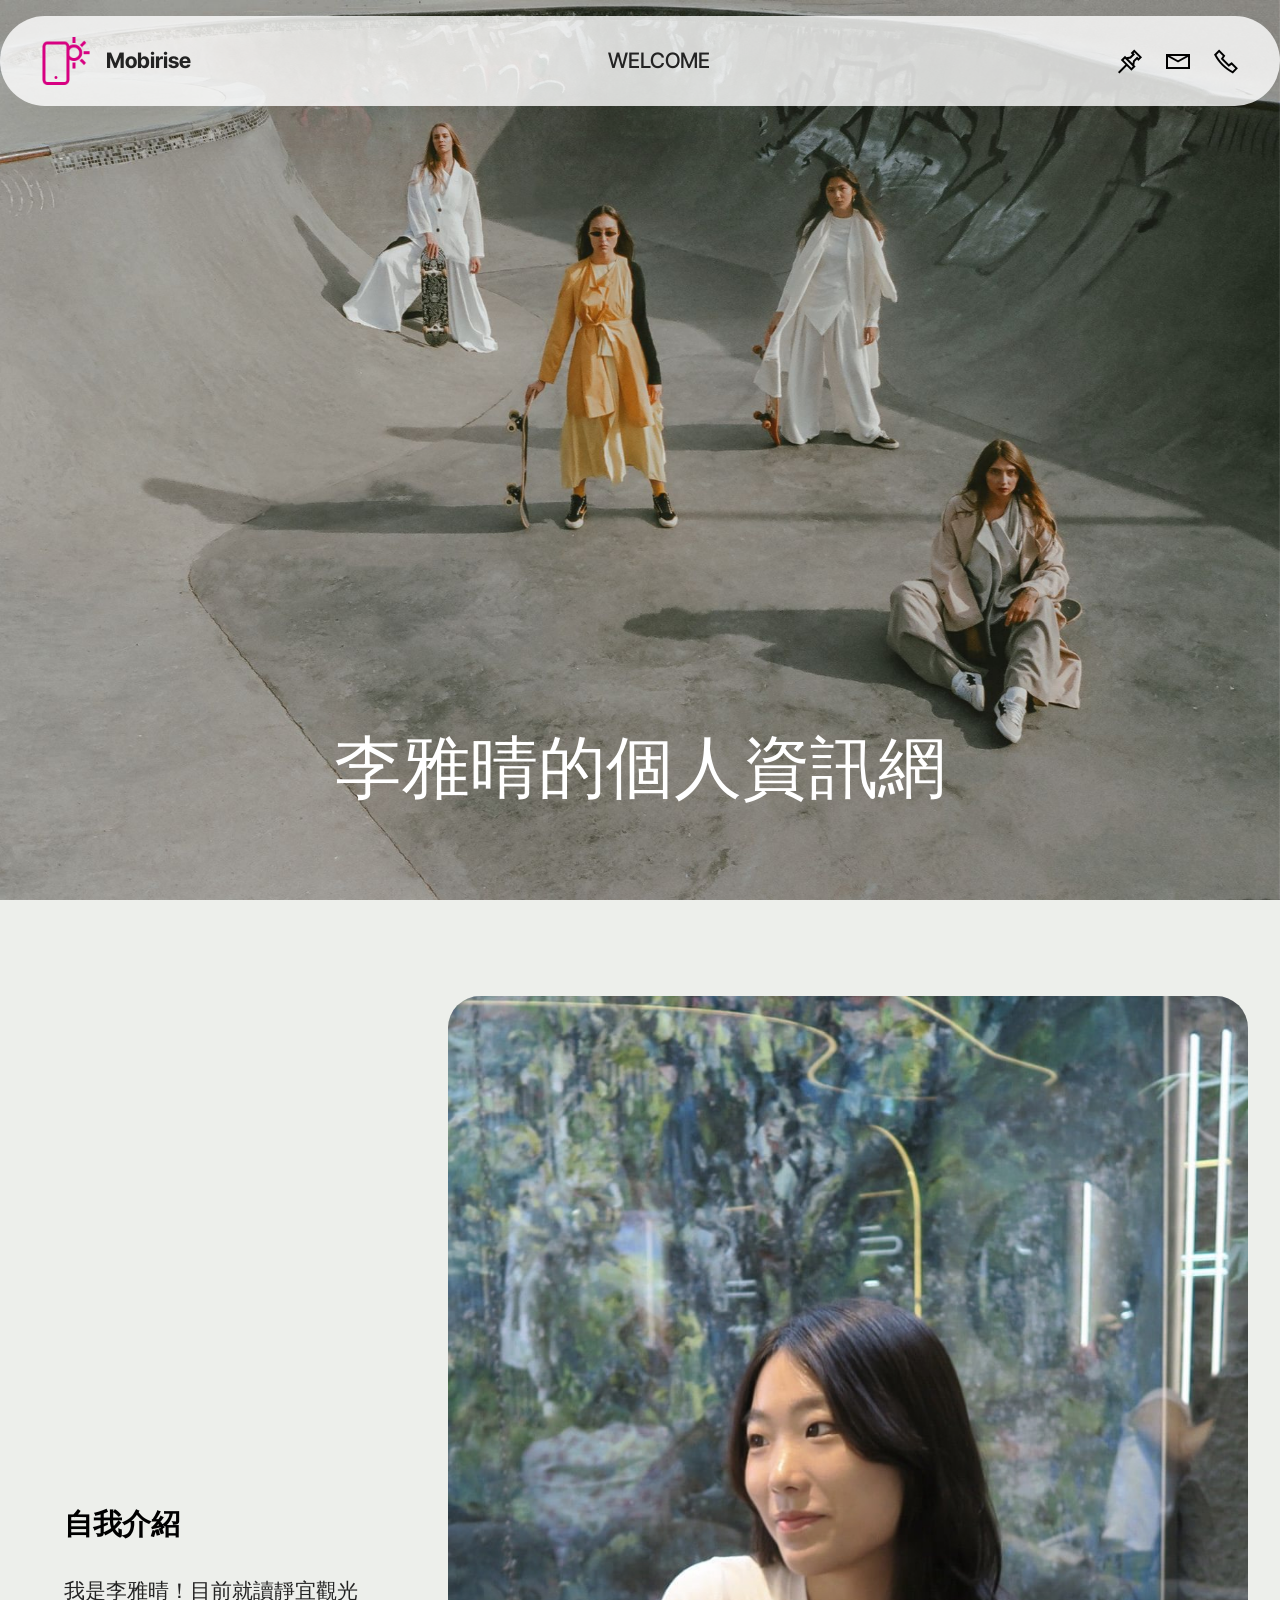
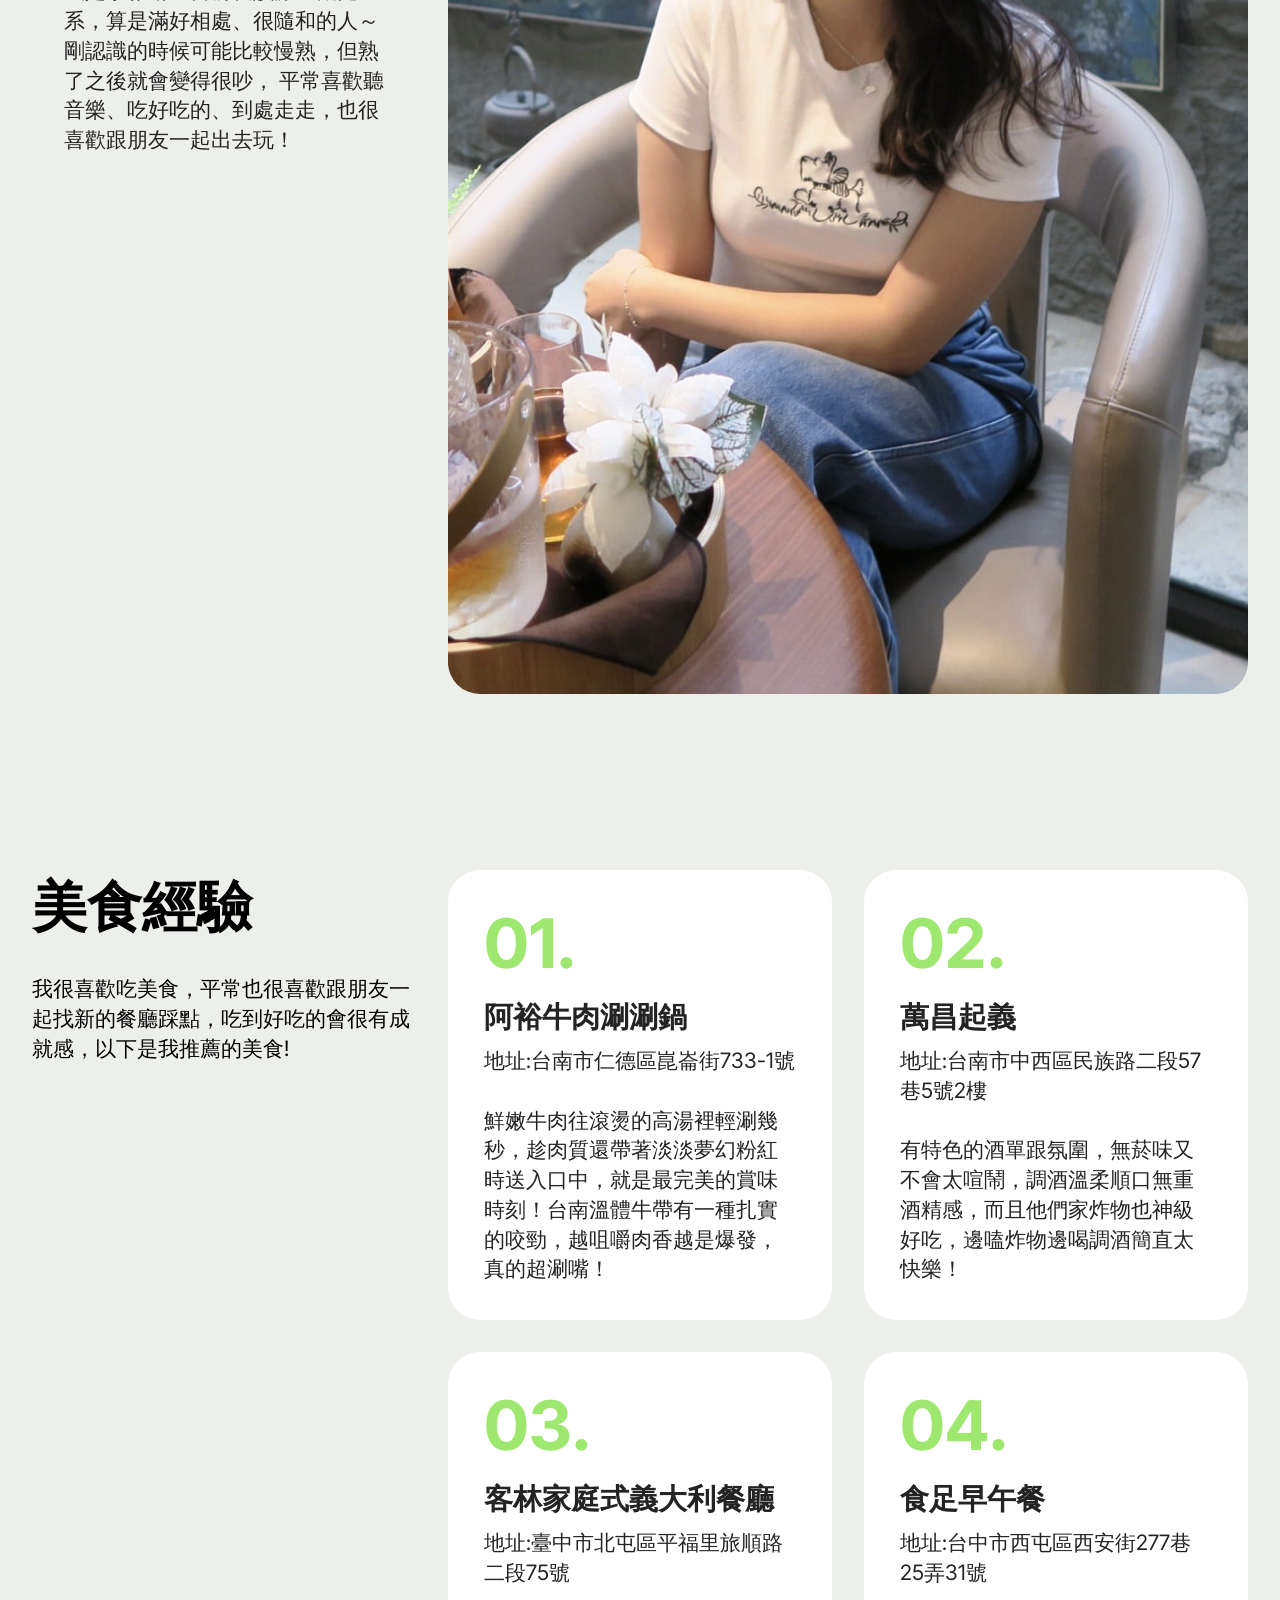
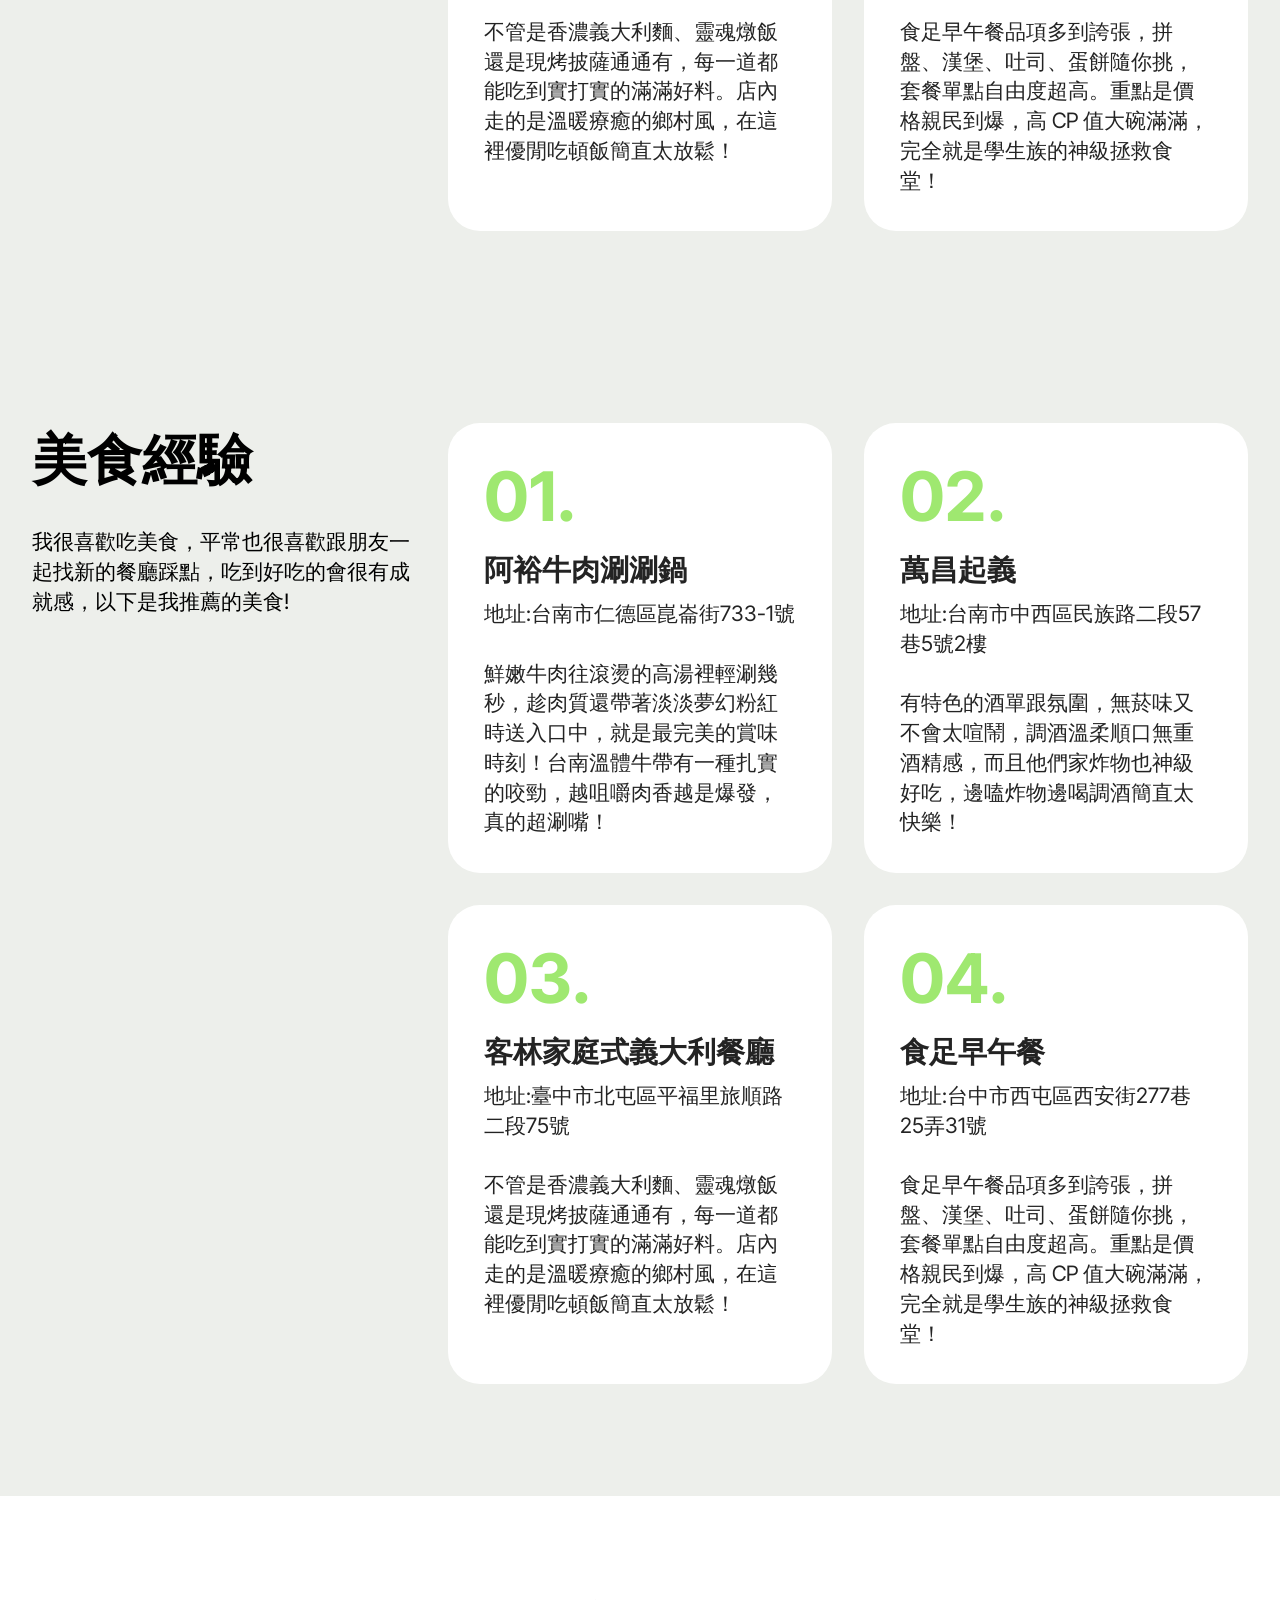
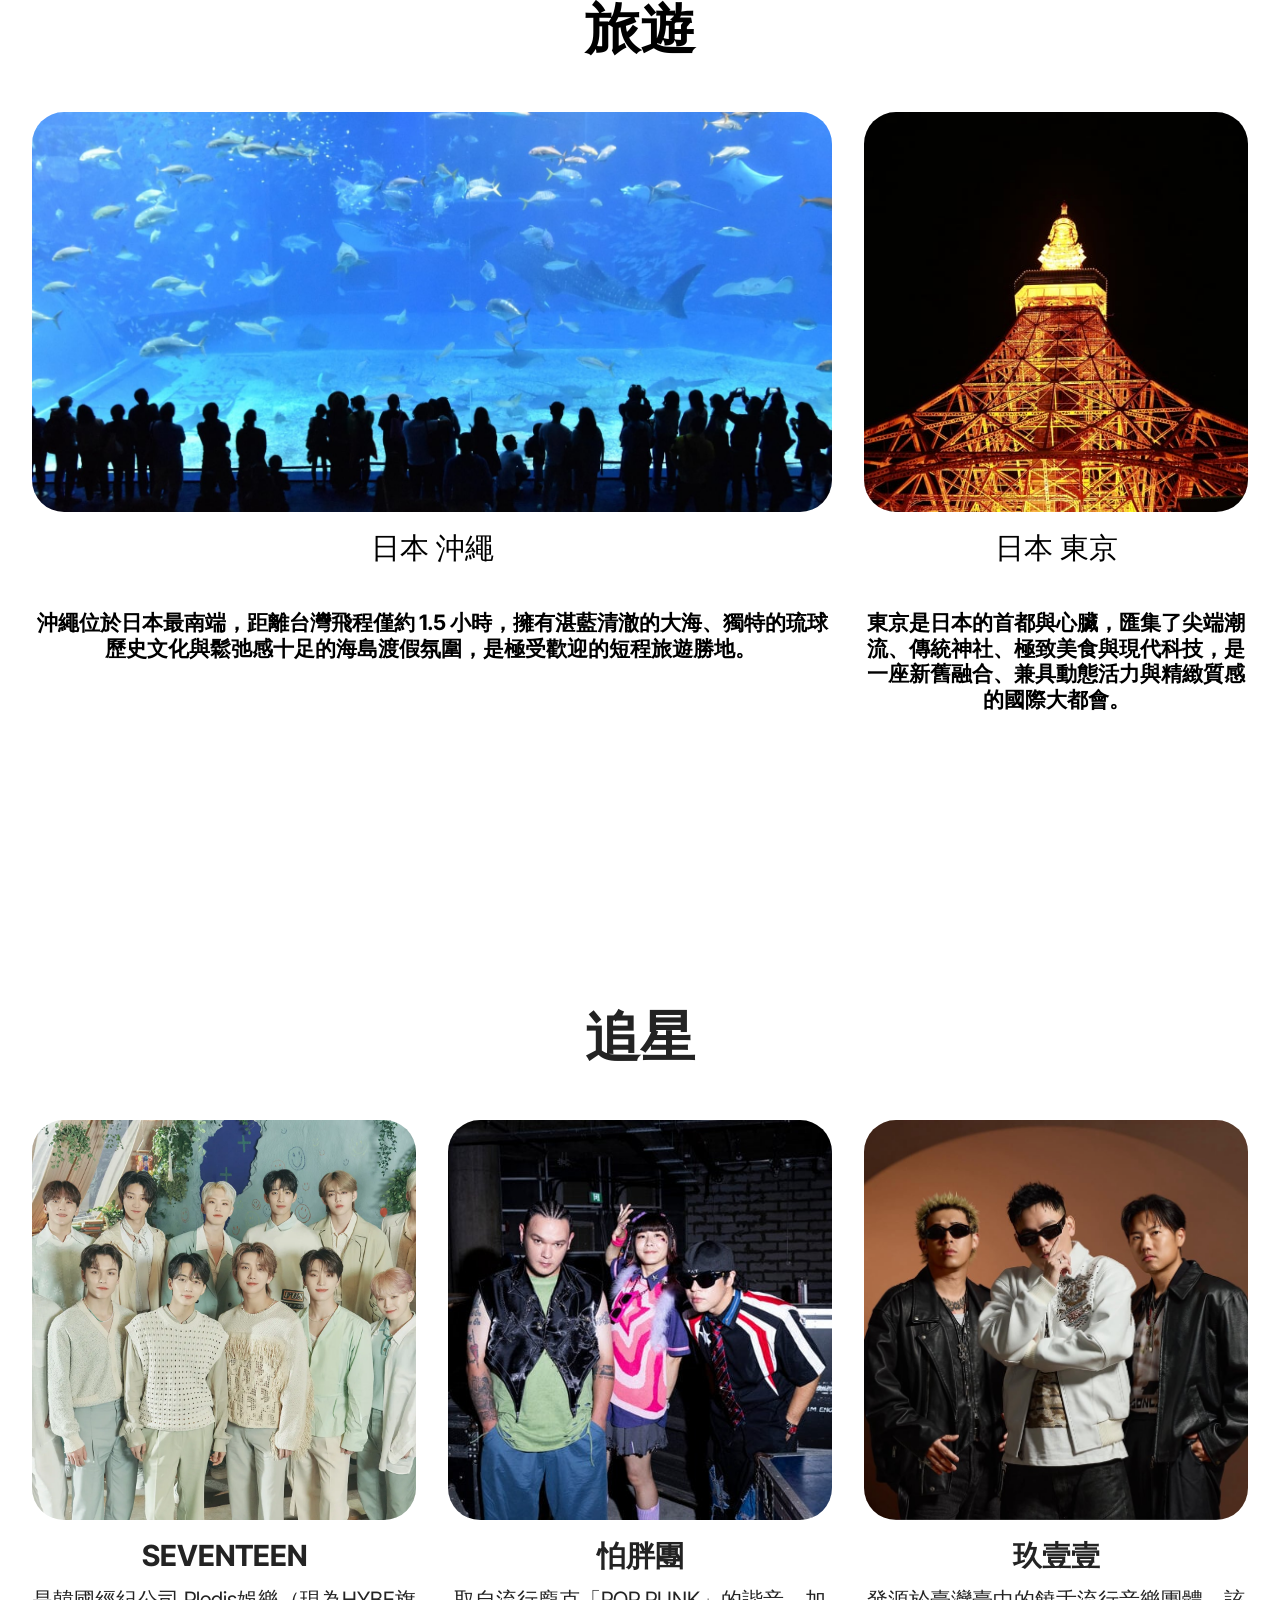
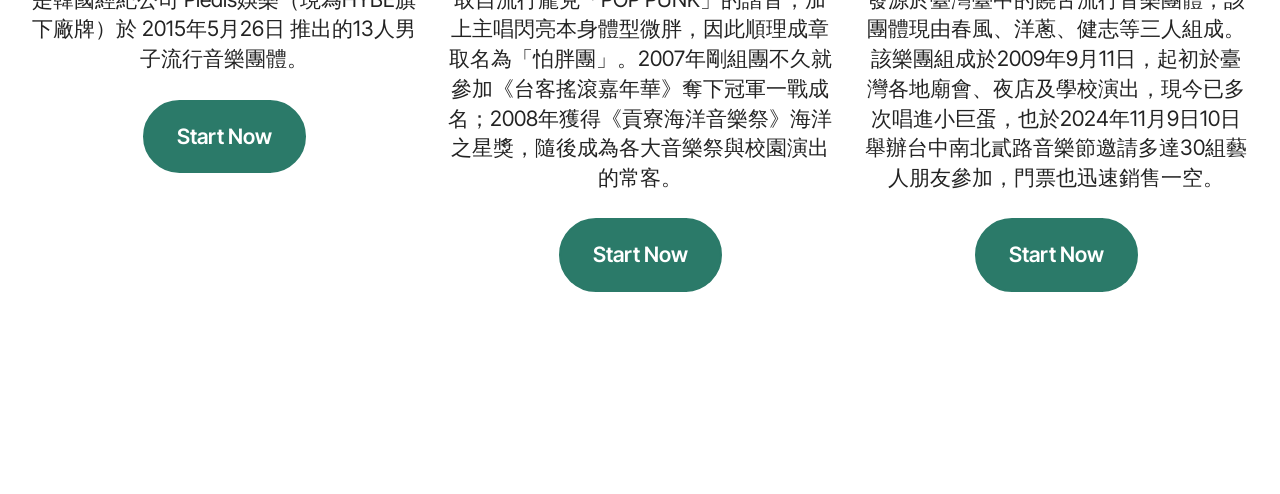
==== commit 1d398263: "Add files via upload" ====
--- a/page2.html
+++ b/page2.html
@@ -19,7 +19,7 @@
   <link rel="stylesheet" href="assets/theme/css/style.css">
   <link rel="preload" href="https://fonts.googleapis.com/css?family=Inter+Tight:100,200,300,400,500,600,700,800,900,100i,200i,300i,400i,500i,600i,700i,800i,900i&display=swap" as="style" onload="this.onload=null;this.rel='stylesheet'">
   <noscript><link rel="stylesheet" href="https://fonts.googleapis.com/css?family=Inter+Tight:100,200,300,400,500,600,700,800,900,100i,200i,300i,400i,500i,600i,700i,800i,900i&display=swap"></noscript>
-  <link rel="preload" as="style" href="assets/mobirise/css/mbr-additional.css?v=PCNeyu"><link rel="stylesheet" href="assets/mobirise/css/mbr-additional.css?v=PCNeyu" type="text/css">
+  <link rel="preload" as="style" href="assets/mobirise/css/mbr-additional.css?v=z6bsdS"><link rel="stylesheet" href="assets/mobirise/css/mbr-additional.css?v=z6bsdS" type="text/css">
 
   
   
@@ -202,6 +202,99 @@
 	</div>
 </section>
 
+<section data-bs-version="5.1" class="features037 cid-vxEReV0Vfi" id="features037-1x">
+	
+	
+	
+	<div class="container">
+		<div class="row justify-content-center">
+			<div class="col-lg-4">
+				<div class="col-12 col-md-12">
+					<h5 class="mbr-section-title mbr-fonts-style mt-0 mb-4 display-2">
+						<strong>美食經驗</strong>
+					</h5>
+					<h6 class="mbr-section-subtitle mbr-fonts-style mt-0 mb-4 display-7">
+						我很喜歡吃美食，平常也很喜歡跟朋友一起找新的餐廳踩點，吃到好吃的會很有成就感，以下是我推薦的美食!
+<div><br></div></h6>
+					
+				</div>
+			</div>
+
+			<div class="col-lg-8 side-features">
+				<div class="item features-without-image col-12 col-md-12 col-lg-6 item-mb active">
+					<div class="item-wrapper">
+						<div class="item-content align-left">
+							<h5 class="mbr-card-title mbr-fonts-style mt-0 mb-3 mbr-number display-1">
+								<strong>01.</strong>
+							</h5>
+							<h5 class="card-title mbr-fonts-style display-5">
+								<strong>阿裕牛肉涮涮鍋</strong>
+							</h5>
+							<p class="card-text mbr-fonts-style display-7">地址:台南市仁德區崑崙街733-1號
+<br>
+<br>鮮嫩牛肉往滾燙的高湯裡輕涮幾秒，趁肉質還帶著淡淡夢幻粉紅時送入口中，就是最完美的賞味時刻！台南溫體牛帶有一種扎實的咬勁，越咀嚼肉香越是爆發，真的超涮嘴！&nbsp;</p>
+							
+						</div>
+
+					</div>
+				</div>
+				<div class="item features-without-image col-12 col-md-12 col-lg-6 item-mb">
+					<div class="item-wrapper">
+						<div class="item-content align-left">
+							<h5 class="mbr-card-title mbr-fonts-style mt-0 mb-3 mbr-number display-1">
+								<strong>02.</strong>
+							</h5>
+							<h5 class="card-title mbr-fonts-style display-5">
+								<strong>萬昌起義</strong>
+							</h5>
+							<p class="card-text mbr-fonts-style display-7">地址:台南市中西區民族路二段57巷5號2樓
+<br>
+<br>有特色的酒單跟氛圍，無菸味又不會太喧鬧，調酒溫柔順口無重酒精感，而且他們家炸物也神級好吃，邊嗑炸物邊喝調酒簡直太快樂！</p>
+							
+						</div>
+
+					</div>
+				</div>
+				<div class="item features-without-image col-12 col-md-12 col-lg-6 item-mb">
+					<div class="item-wrapper">
+						<div class="item-content align-left">
+							<h5 class="mbr-card-title mbr-fonts-style mt-0 mb-3 mbr-number display-1">
+								<strong>03.</strong>
+							</h5>
+							<h5 class="card-title mbr-fonts-style display-5">
+								<strong>客林家庭式義大利餐廳</strong>
+							</h5>
+							<p class="card-text mbr-fonts-style display-7">地址:臺中市北屯區平福里旅順路二段75號<br><br>不管是香濃義大利麵、靈魂燉飯還是現烤披薩通通有，每一道都能吃到實打實的滿滿好料。店內走的是溫暖療癒的鄉村風，在這裡優閒吃頓飯簡直太放鬆！&nbsp;</p>
+
+							
+						</div>
+
+					</div>
+				</div>
+				<div class="item features-without-image col-12 col-md-12 col-lg-6 item-mb">
+					<div class="item-wrapper">
+						<div class="item-content align-left">
+							<h5 class="mbr-card-title mbr-fonts-style mt-0 mb-3 mbr-number display-1">
+								<strong>04.</strong>
+							</h5>
+							<h5 class="card-title mbr-fonts-style display-5">
+								<strong>食足早午餐</strong>
+							</h5>
+							<p class="card-text mbr-fonts-style display-7">地址:台中市西屯區西安街277巷25弄31號
+<br>
+<br>食足早午餐品項多到誇張，拼盤、漢堡、吐司、蛋餅隨你挑，套餐單點自由度超高。重點是價格親民到爆，高 CP 值大碗滿滿，完全就是學生族的神級拯救食堂！</p>
+
+							
+						</div>
+
+					</div>
+				</div>
+
+			</div>
+		</div>
+	</div>
+</section>
+
 <section data-bs-version="5.1" class="features12 cid-vxEHI63giW" id="features012-1t">
 	
 	
@@ -306,7 +399,7 @@
 			</div>
 		</div>
 	</div>
-</section><section class="display-7" style="padding: 0;align-items: center;justify-content: center;flex-wrap: wrap;    align-content: center;display: flex;position: relative;height: 4rem;"><a href="https://mobiri.se/" style="flex: 1 1;height: 4rem;position: absolute;width: 100%;z-index: 1;"><img alt="" style="height: 4rem;" src="[data-uri]"></a><p style="margin: 0;text-align: center;" class="display-7">&#8204;</p><a style="z-index:1" href="https://mobirise.com/builder/ai-website-builder.html">AI Website Builder</a></section><script src="assets/bootstrap/js/bootstrap.bundle.min.js"></script>  <script src="assets/parallax/jarallax.js"></script>  <script src="assets/smoothscroll/smooth-scroll.js"></script>  <script src="assets/ytplayer/index.js"></script>  <script src="assets/dropdown/js/navbar-dropdown.js"></script>  <script src="assets/theme/js/script.js"></script>  
+</section><section class="display-7" style="padding: 0;align-items: center;justify-content: center;flex-wrap: wrap;    align-content: center;display: flex;position: relative;height: 4rem;"><a href="https://mobiri.se/" style="flex: 1 1;height: 4rem;position: absolute;width: 100%;z-index: 1;"><img alt="" style="height: 4rem;" src="[data-uri]"></a><p style="margin: 0;text-align: center;" class="display-7">&#8204;</p><a style="z-index:1" href="https://mobirise.com"> Website Software</a></section><script src="assets/bootstrap/js/bootstrap.bundle.min.js"></script>  <script src="assets/parallax/jarallax.js"></script>  <script src="assets/smoothscroll/smooth-scroll.js"></script>  <script src="assets/ytplayer/index.js"></script>  <script src="assets/dropdown/js/navbar-dropdown.js"></script>  <script src="assets/theme/js/script.js"></script>  
   
   
   <input name="animation" type="hidden">
--- a/assets/mobirise/css/mbr-additional.css
+++ b/assets/mobirise/css/mbr-additional.css
@@ -2255,6 +2255,104 @@
   padding-left: 16px;
   padding-right: 16px;
 }
+.cid-vxEReV0Vfi {
+  padding-top: 5rem;
+  padding-bottom: 5rem;
+  background-color: #edefeb;
+}
+.cid-vxEReV0Vfi .mbr-fallback-image.disabled {
+  display: none;
+}
+.cid-vxEReV0Vfi .mbr-fallback-image {
+  display: block;
+  background-size: cover;
+  background-position: center center;
+  width: 100%;
+  height: 100%;
+  position: absolute;
+  top: 0;
+}
+.cid-vxEReV0Vfi .mbr-text {
+  color: #000000;
+}
+.cid-vxEReV0Vfi .mbr-section-subtitle {
+  color: #ffffff;
+  text-align: left;
+}
+.cid-vxEReV0Vfi .item-wrapper {
+  background: #ffffff;
+  margin-bottom: 0rem;
+  padding: 2.25rem;
+  height: 100%;
+  display: flex;
+  flex-direction: column;
+}
+@media (max-width: 767px) {
+  .cid-vxEReV0Vfi .item-wrapper {
+    padding: 2rem 1.5rem;
+    margin-bottom: 0rem;
+  }
+}
+@media (min-width: 992px) and (max-width: 1200px) {
+  .cid-vxEReV0Vfi .item-wrapper {
+    padding: 2rem 1.5rem;
+    margin-bottom: 0rem;
+  }
+}
+.cid-vxEReV0Vfi .item-mb {
+  margin-bottom: 2rem;
+}
+@media (max-width: 767px) {
+  .cid-vxEReV0Vfi .item-mb {
+    margin-bottom: 1rem;
+  }
+}
+.cid-vxEReV0Vfi .mbr-number {
+  color: #9fe870;
+  text-align: left;
+}
+.cid-vxEReV0Vfi .mbr-section-title {
+  color: #000000;
+}
+.cid-vxEReV0Vfi .card-text,
+.cid-vxEReV0Vfi .item .mbr-section-btn {
+  text-align: left;
+}
+.cid-vxEReV0Vfi .card-title,
+.cid-vxEReV0Vfi .iconfont-wrapper {
+  text-align: left;
+}
+.cid-vxEReV0Vfi .mbr-section-subtitle,
+.cid-vxEReV0Vfi .main-button {
+  text-align: left;
+  color: #000000;
+}
+.cid-vxEReV0Vfi .item-content {
+  display: flex;
+  flex-direction: column;
+  height: 100%;
+}
+.cid-vxEReV0Vfi .item-content .item-footer {
+  margin-top: auto;
+}
+.cid-vxEReV0Vfi .main-button {
+  margin-bottom: 2rem;
+}
+@media (max-width: 767px) {
+  .cid-vxEReV0Vfi .main-button {
+    margin-bottom: 2rem;
+  }
+}
+.cid-vxEReV0Vfi .side-features {
+  display: -webkit-flex;
+  -webkit-flex-wrap: wrap;
+  padding-left: 0px;
+  padding-right: 0px;
+}
+.cid-vxEReV0Vfi .side-features .item {
+  padding-left: 16px;
+  padding-right: 16px;
+}
 .cid-vxEHI63giW {
   padding-top: 6rem;
   padding-bottom: 6rem;
--- a/assets/mobirise/css/mbr-additional.css
+++ b/assets/mobirise/css/mbr-additional.css
@@ -2255,6 +2255,104 @@
   padding-left: 16px;
   padding-right: 16px;
 }
+.cid-vxEReV0Vfi {
+  padding-top: 5rem;
+  padding-bottom: 5rem;
+  background-color: #edefeb;
+}
+.cid-vxEReV0Vfi .mbr-fallback-image.disabled {
+  display: none;
+}
+.cid-vxEReV0Vfi .mbr-fallback-image {
+  display: block;
+  background-size: cover;
+  background-position: center center;
+  width: 100%;
+  height: 100%;
+  position: absolute;
+  top: 0;
+}
+.cid-vxEReV0Vfi .mbr-text {
+  color: #000000;
+}
+.cid-vxEReV0Vfi .mbr-section-subtitle {
+  color: #ffffff;
+  text-align: left;
+}
+.cid-vxEReV0Vfi .item-wrapper {
+  background: #ffffff;
+  margin-bottom: 0rem;
+  padding: 2.25rem;
+  height: 100%;
+  display: flex;
+  flex-direction: column;
+}
+@media (max-width: 767px) {
+  .cid-vxEReV0Vfi .item-wrapper {
+    padding: 2rem 1.5rem;
+    margin-bottom: 0rem;
+  }
+}
+@media (min-width: 992px) and (max-width: 1200px) {
+  .cid-vxEReV0Vfi .item-wrapper {
+    padding: 2rem 1.5rem;
+    margin-bottom: 0rem;
+  }
+}
+.cid-vxEReV0Vfi .item-mb {
+  margin-bottom: 2rem;
+}
+@media (max-width: 767px) {
+  .cid-vxEReV0Vfi .item-mb {
+    margin-bottom: 1rem;
+  }
+}
+.cid-vxEReV0Vfi .mbr-number {
+  color: #9fe870;
+  text-align: left;
+}
+.cid-vxEReV0Vfi .mbr-section-title {
+  color: #000000;
+}
+.cid-vxEReV0Vfi .card-text,
+.cid-vxEReV0Vfi .item .mbr-section-btn {
+  text-align: left;
+}
+.cid-vxEReV0Vfi .card-title,
+.cid-vxEReV0Vfi .iconfont-wrapper {
+  text-align: left;
+}
+.cid-vxEReV0Vfi .mbr-section-subtitle,
+.cid-vxEReV0Vfi .main-button {
+  text-align: left;
+  color: #000000;
+}
+.cid-vxEReV0Vfi .item-content {
+  display: flex;
+  flex-direction: column;
+  height: 100%;
+}
+.cid-vxEReV0Vfi .item-content .item-footer {
+  margin-top: auto;
+}
+.cid-vxEReV0Vfi .main-button {
+  margin-bottom: 2rem;
+}
+@media (max-width: 767px) {
+  .cid-vxEReV0Vfi .main-button {
+    margin-bottom: 2rem;
+  }
+}
+.cid-vxEReV0Vfi .side-features {
+  display: -webkit-flex;
+  -webkit-flex-wrap: wrap;
+  padding-left: 0px;
+  padding-right: 0px;
+}
+.cid-vxEReV0Vfi .side-features .item {
+  padding-left: 16px;
+  padding-right: 16px;
+}
 .cid-vxEHI63giW {
   padding-top: 6rem;
   padding-bottom: 6rem;
